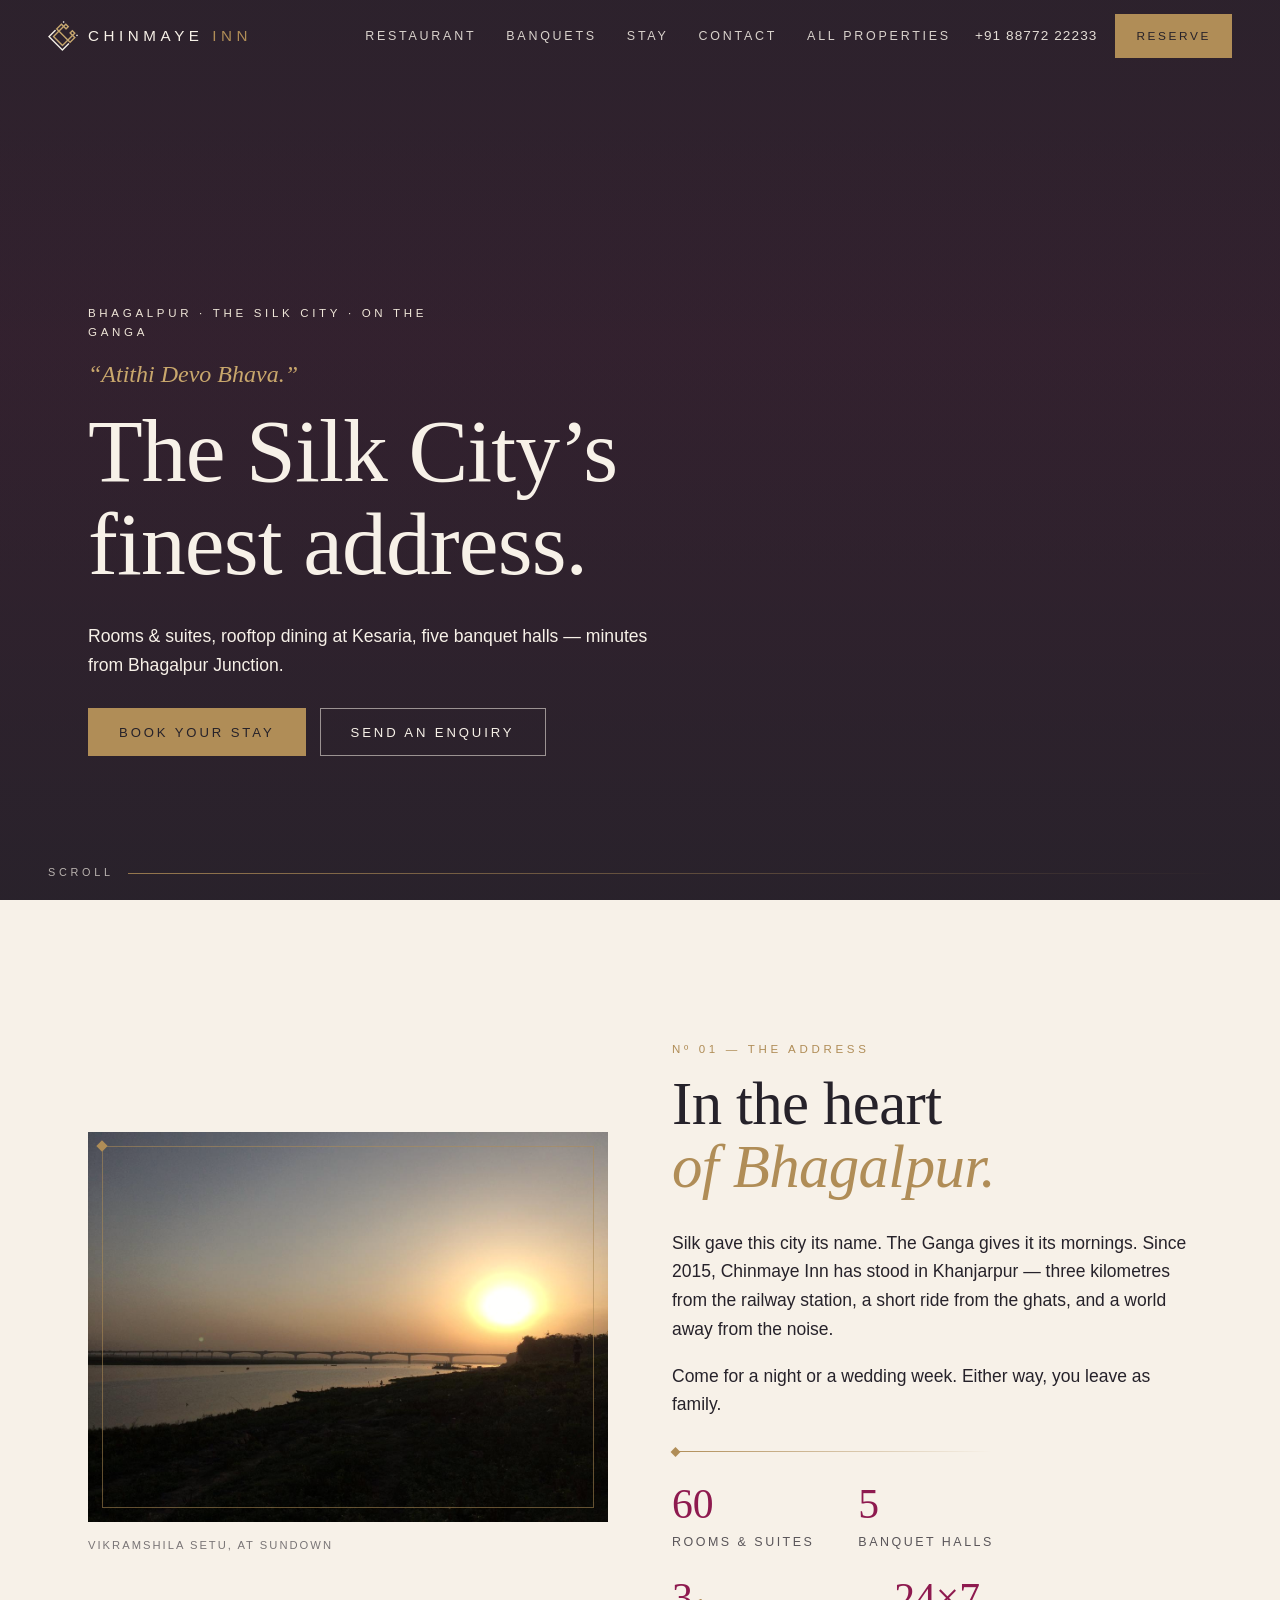
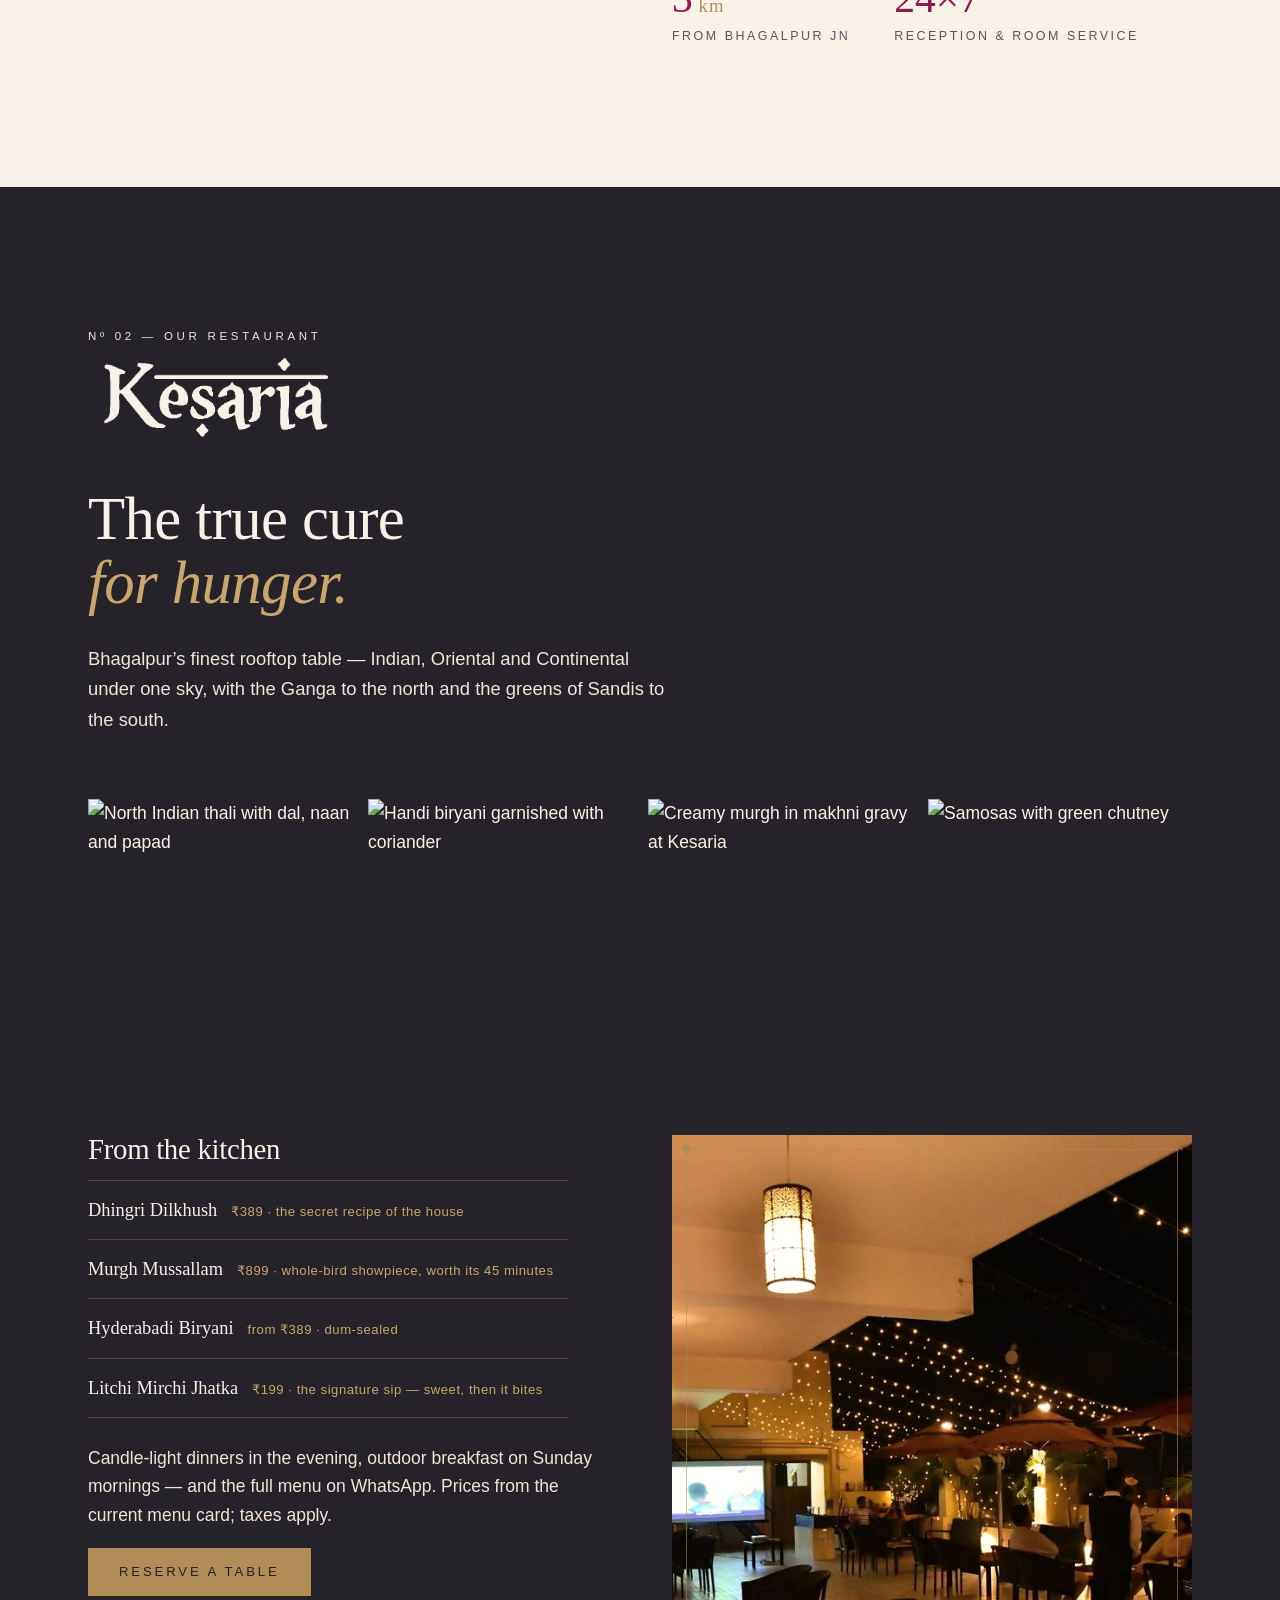
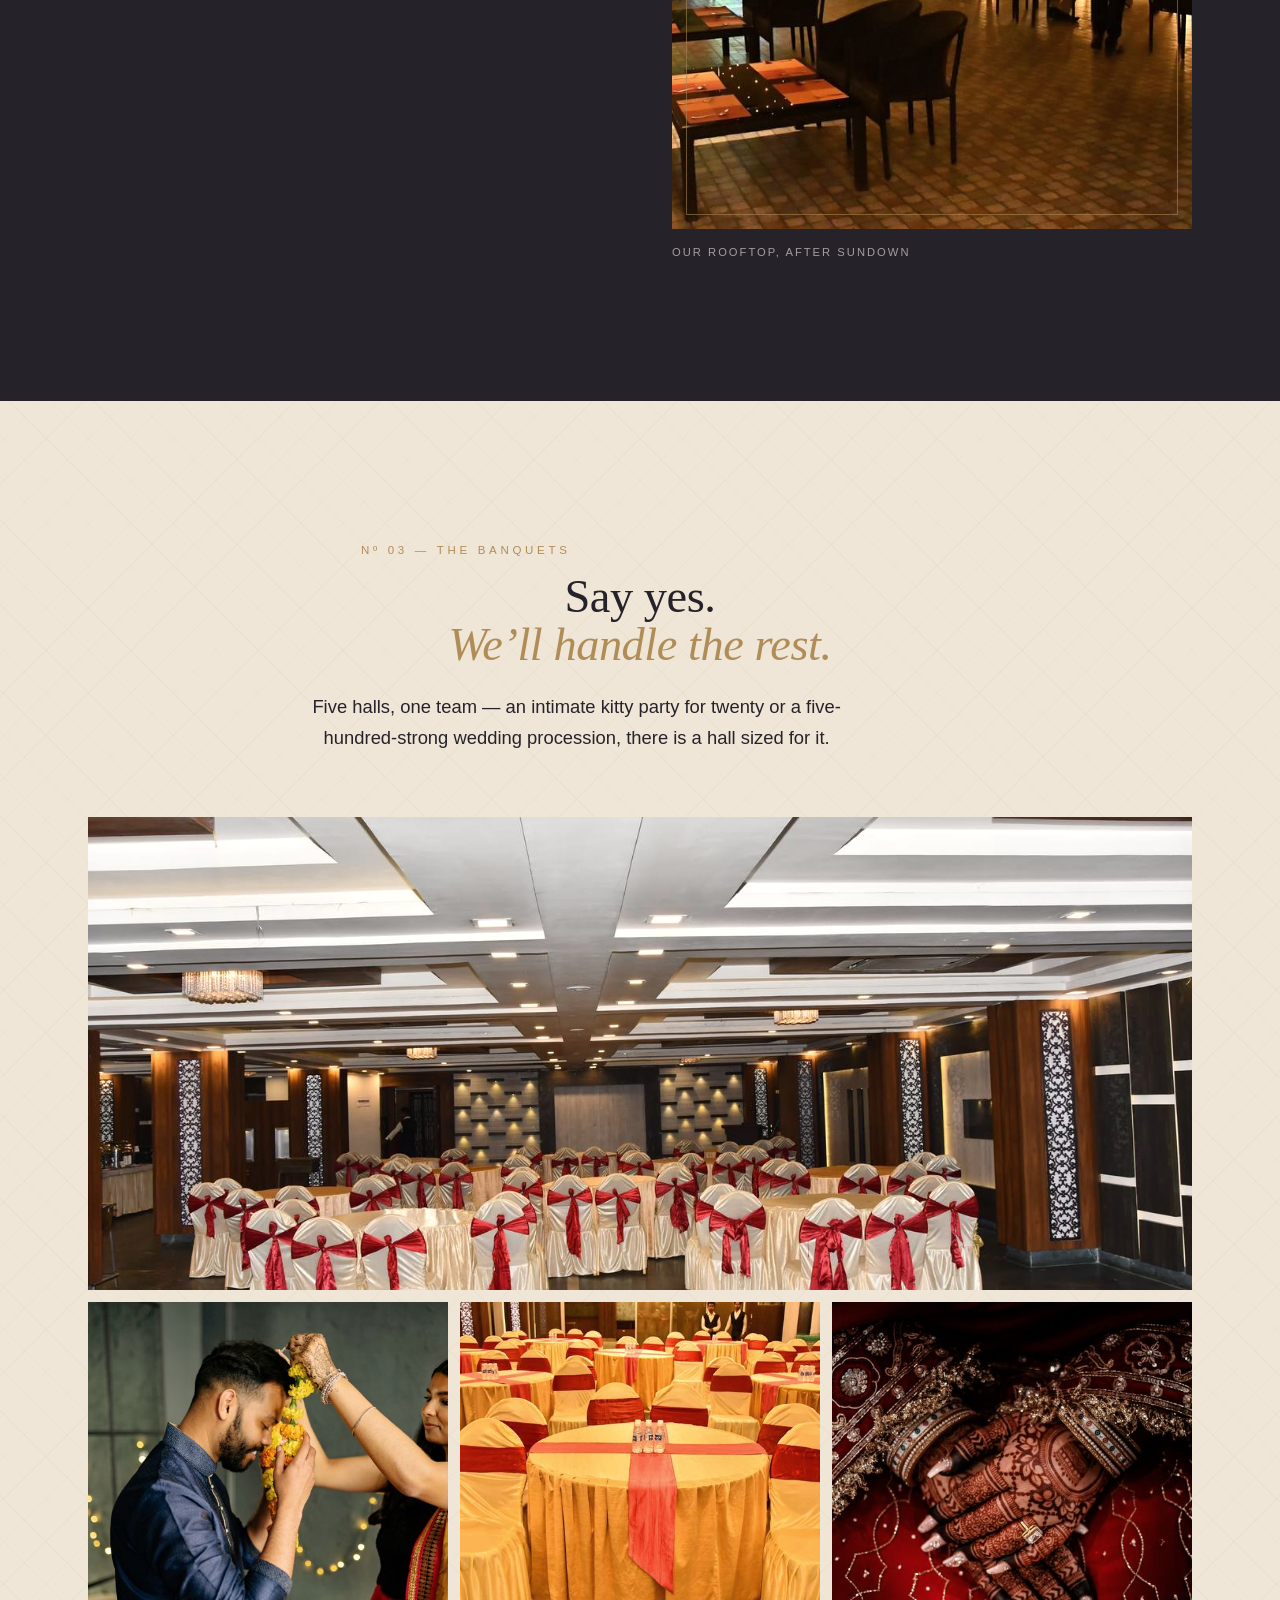
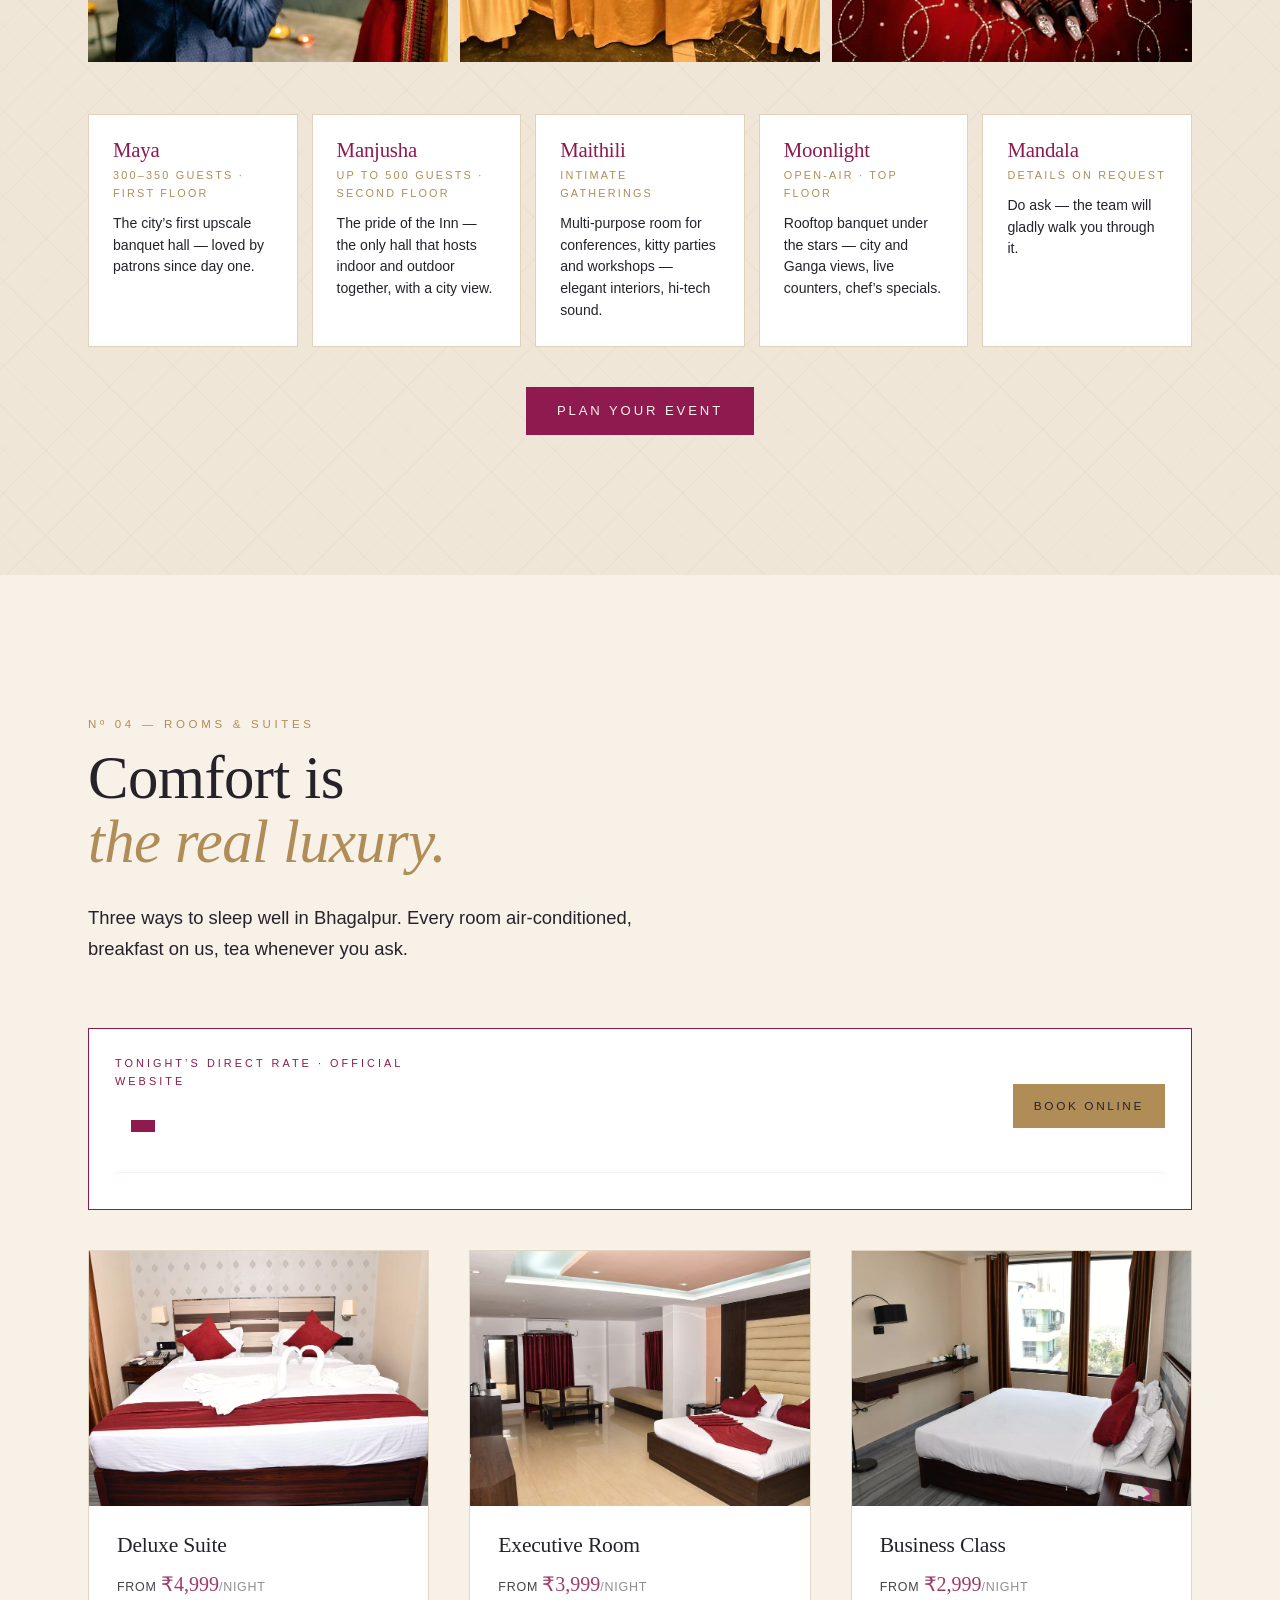
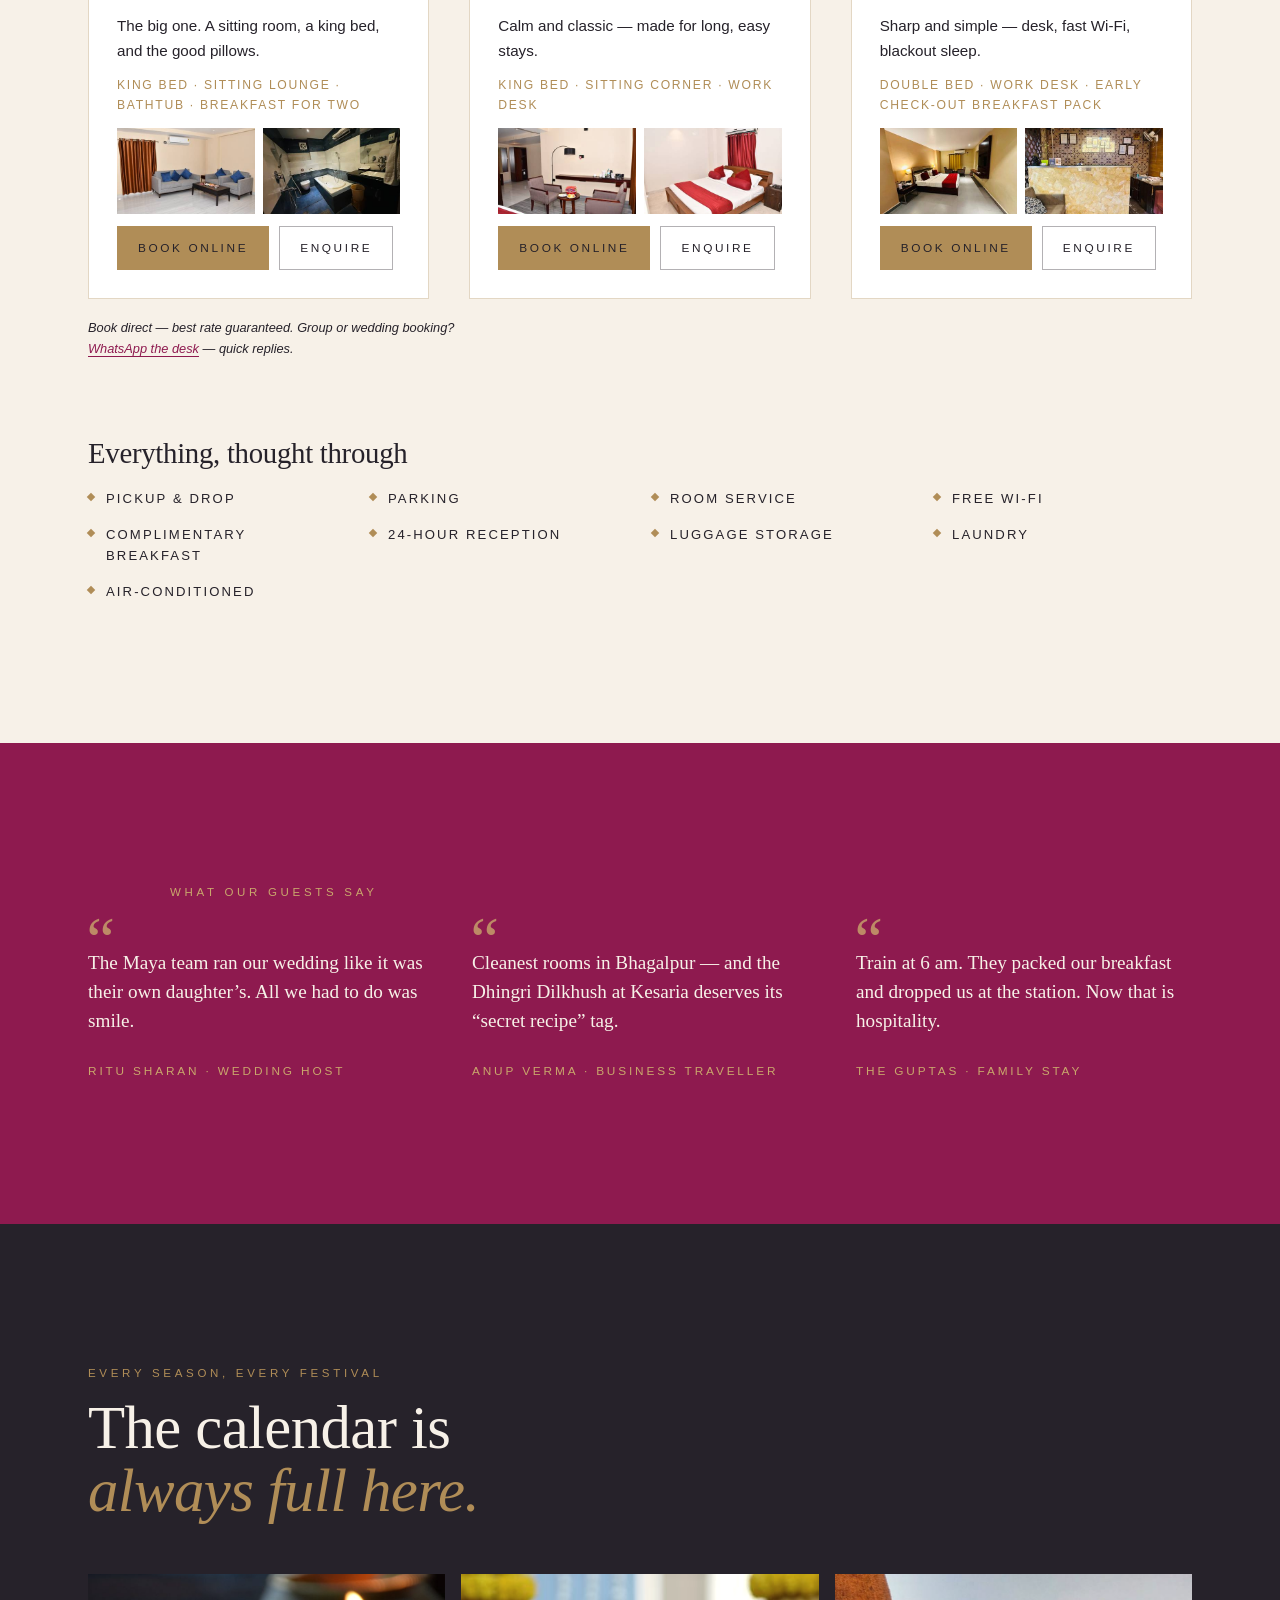
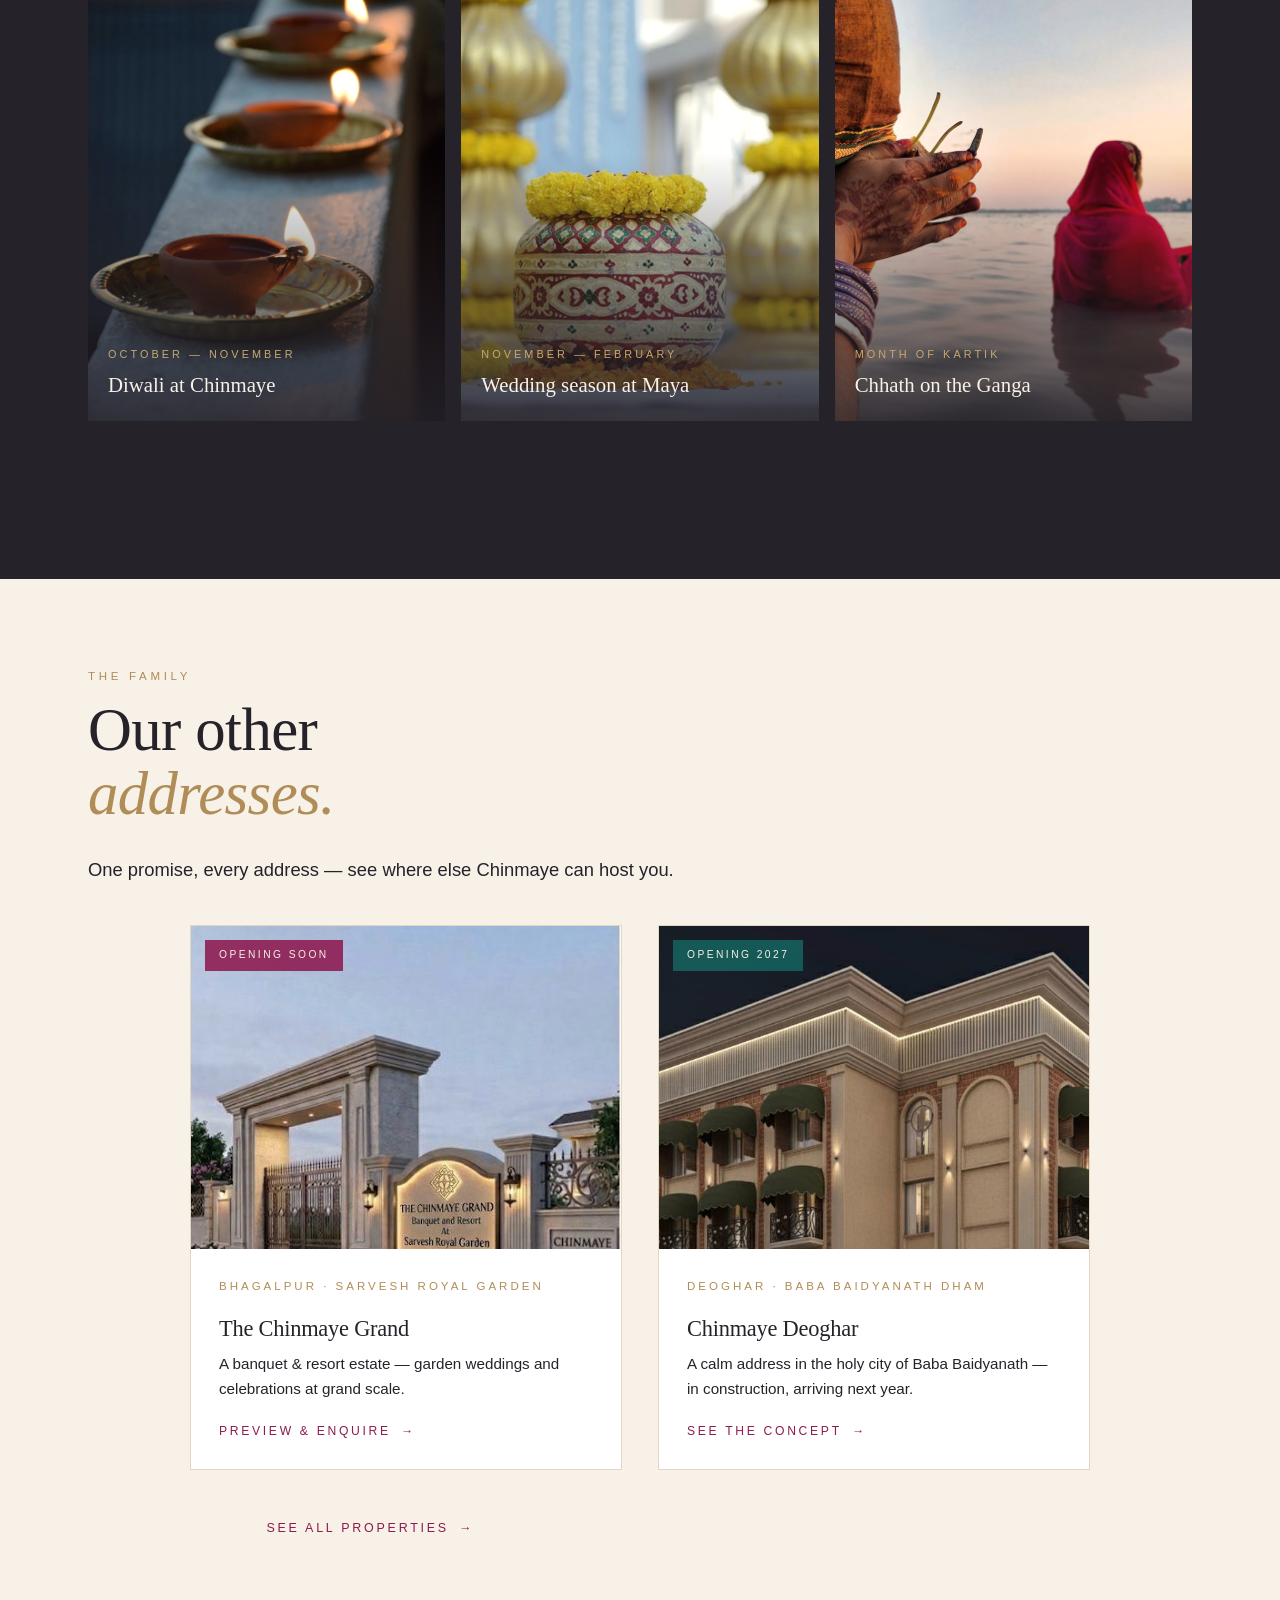
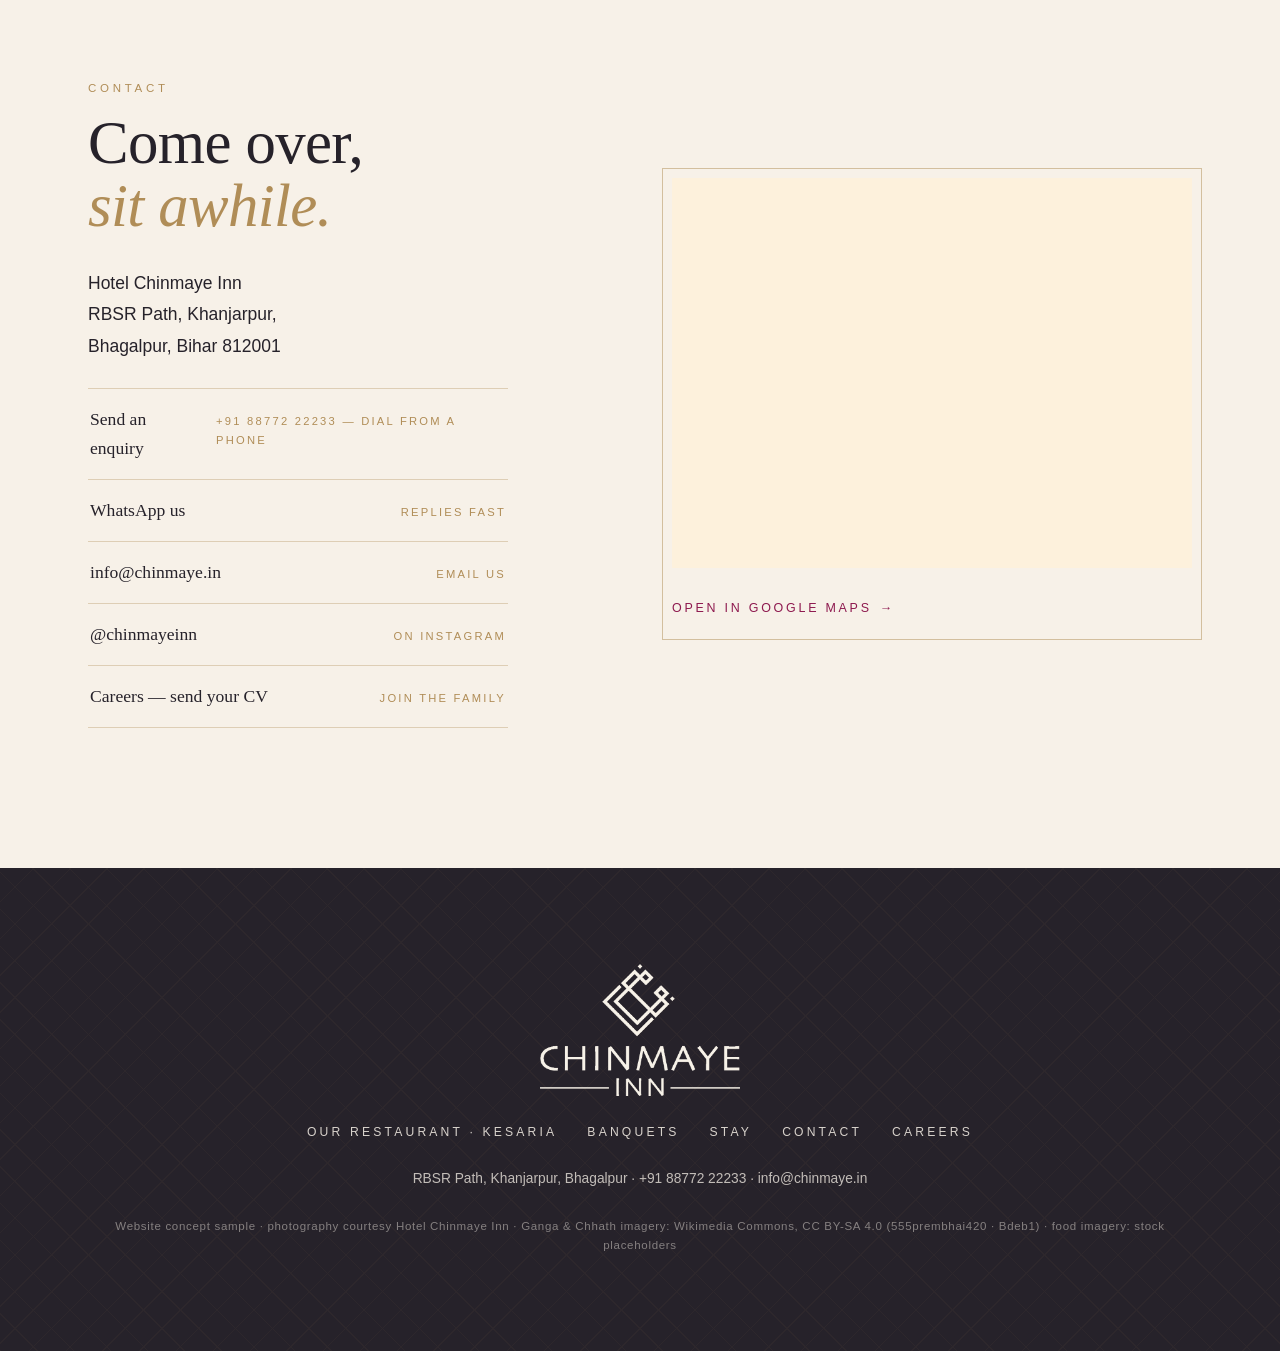
==== index.html @ 9d8fcdd8 "Drop 'The Address' from the navigation Client feedback: the tab was not useful — it promised a locat" ====
<!doctype html>
<html lang="en">
<head>
  <meta charset="utf-8">
  <meta name="viewport" content="width=device-width, initial-scale=1">
  <title>Hotel Chinmaye Inn — The Silk City's Finest Address · Bhagalpur</title>
  <meta name="description" content="Hotel Chinmaye Inn, Bhagalpur — rooms & suites, Kesaria rooftop restaurant and five banquet halls — Maya, Manjusha, Maithili, Mandala, Moonlight. 3 km from Bhagalpur Junction. Book on WhatsApp: +91 88772 22233.">
  <link rel="canonical" href="https://chinmayeinn.sutrabox.com/">

  <!-- Open Graph — WhatsApp/link previews -->
  <meta property="og:type" content="website">
  <meta property="og:site_name" content="Hotel Chinmaye Inn">
  <meta property="og:title" content="Hotel Chinmaye Inn — The Silk City's Finest Address">
  <meta property="og:description" content="Rooms, rooftop dining at Kesaria & five banquet halls. Khanjarpur, Bhagalpur — on the Ganga. Atithi Devo Bhava.">
  <meta property="og:url" content="https://chinmayeinn.sutrabox.com/">
  <meta property="og:image" content="https://chinmayeinn.sutrabox.com/assets/og.jpg">
  <meta property="og:image:width" content="1200">
  <meta property="og:image:height" content="630">
  <meta name="twitter:card" content="summary_large_image">

  <link rel="icon" type="image/png" sizes="64x64" href="assets/favicon-64.png">
  <link rel="apple-touch-icon" href="assets/favicon-180.png">
  <meta name="theme-color" content="#26222A">
  <meta name="geo.region" content="IN-BR">
  <meta name="geo.placename" content="Bhagalpur">
  <meta name="geo.position" content="25.2562906;86.9955132">
  <meta name="ICBM" content="25.2562906, 86.9955132">
  <meta property="og:locale" content="en_IN">

  <link rel="preconnect" href="https://fonts.gstatic.com" crossorigin>
  <link rel="preconnect" href="https://images.unsplash.com">
  <link rel="preload" as="font" type="font/woff2" crossorigin href="https://fonts.gstatic.com/s/fraunces/v38/6NU78FyLNQOQZAnv9bYEvDiIdE9Ea92uemAk_WBq8U_9v0c2Wa0KxC9TeP2Xz5c.woff2">
  <link rel="preload" as="font" type="font/woff2" crossorigin href="https://fonts.gstatic.com/s/jost/v20/92zatBhPNqw73oTd4jQmfxI.woff2">
  <link rel="preload" as="image" fetchpriority="high"
        imagesrcset="assets/img/hero-maya-800.jpg 800w, assets/img/hero-maya-1080.jpg 1080w, assets/img/hero-maya-1600.jpg 1400w"
        imagesizes="100vw">
  <link rel="stylesheet" href="css/site.css">

  <script type="application/ld+json">
{
  "@context": "https://schema.org",
  "@graph": [
    {
      "@type": "Hotel",
      "@id": "https://chinmayeinn.sutrabox.com/#hotel",
      "name": "Hotel Chinmaye Inn",
      "description": "Premium hotel in Bhagalpur, the Silk City — est. 2015, 60 rooms & suites, Kesaria rooftop restaurant and five banquet halls, 3 km from Bhagalpur Junction.",
      "url": "https://chinmayeinn.sutrabox.com/",
      "image": "https://chinmayeinn.sutrabox.com/assets/og.jpg",
      "telephone": "+918877222233",
      "email": "info@chinmaye.in",
      "address": {
        "@type": "PostalAddress",
        "streetAddress": "RBSR Path, Khanjarpur",
        "addressLocality": "Bhagalpur",
        "addressRegion": "Bihar",
        "postalCode": "812001",
        "addressCountry": "IN"
      },
      "geo": {
        "@type": "GeoCoordinates",
        "latitude": 25.2562906,
        "longitude": 86.9955132
      },
      "hasMap": "https://maps.app.goo.gl/Wm8hhCpK1s4CsVdu7",
      "priceRange": "₹2,999–₹4,999",
      "numberOfRooms": 60,
      "foundingDate": "2015",
      "currenciesAccepted": "INR",
      "paymentAccepted": "Cash, UPI, Cards",
      "sameAs": [
        "https://www.instagram.com/chinmayeinn"
      ],
      "parentOrganization": {
        "@id": "https://chinmaye.sutrabox.com/#org"
      },
      "amenityFeature": [
        {
          "@type": "LocationFeatureSpecification",
          "name": "Free Wi-Fi",
          "value": true
        },
        {
          "@type": "LocationFeatureSpecification",
          "name": "Complimentary breakfast",
          "value": true
        },
        {
          "@type": "LocationFeatureSpecification",
          "name": "24-hour reception",
          "value": true
        },
        {
          "@type": "LocationFeatureSpecification",
          "name": "Parking",
          "value": true
        },
        {
          "@type": "LocationFeatureSpecification",
          "name": "Station pickup & drop",
          "value": true
        },
        {
          "@type": "LocationFeatureSpecification",
          "name": "Room service",
          "value": true
        },
        {
          "@type": "LocationFeatureSpecification",
          "name": "Laundry",
          "value": true
        },
        {
          "@type": "LocationFeatureSpecification",
          "name": "Luggage storage",
          "value": true
        },
        {
          "@type": "LocationFeatureSpecification",
          "name": "Air conditioning",
          "value": true
        }
      ],
      "containsPlace": [
        {
          "@type": "Restaurant",
          "name": "Kesaria",
          "servesCuisine": [
            "Indian",
            "Chinese",
            "Continental"
          ],
          "description": "Rooftop multi-cuisine restaurant at Hotel Chinmaye Inn — signatures include Dhingri Dilkhush, Murgh Mussallam, Hyderabadi Biryani and the Litchi Mirchi Jhatka signature drink.",
          "telephone": "+918877222233"
        },
        {
          "@type": "EventVenue",
          "name": "Maya",
          "description": "Banquet hall for weddings, receptions and conferences — 300–350 guests, first floor.",
          "maximumAttendeeCapacity": 350
        },
        {
          "@type": "EventVenue",
          "name": "Manjusha",
          "description": "The Inn's largest banquet — up to 500 guests, second floor, indoor and outdoor hosting with a city view.",
          "maximumAttendeeCapacity": 500
        },
        {
          "@type": "EventVenue",
          "name": "Maithili",
          "description": "Intimate multi-purpose hall for conferences, kitty parties and workshops with high-grade sound."
        },
        {
          "@type": "EventVenue",
          "name": "Moonlight",
          "description": "Open-air rooftop banquet with city and Ganga views, live counters and chef's selections."
        },
        {
          "@type": "EventVenue",
          "name": "Mandala",
          "description": "Banquet hall at Hotel Chinmaye Inn — details on request."
        }
      ]
    },
    {
      "@type": "BreadcrumbList",
      "itemListElement": [
        {
          "@type": "ListItem",
          "position": 1,
          "name": "Chinmaye Hotels",
          "item": "https://chinmaye.sutrabox.com/"
        },
        {
          "@type": "ListItem",
          "position": 2,
          "name": "Hotel Chinmaye Inn",
          "item": "https://chinmayeinn.sutrabox.com/"
        }
      ]
    },
    {
      "@type": "FAQPage",
      "mainEntity": [
        {
          "@type": "Question",
          "name": "Where is Hotel Chinmaye Inn located?",
          "acceptedAnswer": {
            "@type": "Answer",
            "text": "RBSR Path, Khanjarpur, Bhagalpur, Bihar 812001 — about 3 km from Bhagalpur Junction railway station, in the heart of the Silk City on the Ganga."
          }
        },
        {
          "@type": "Question",
          "name": "Does Hotel Chinmaye Inn have a restaurant?",
          "acceptedAnswer": {
            "@type": "Answer",
            "text": "Yes — Kesaria, the rooftop multi-cuisine restaurant, serves Indian, Oriental and Continental food. House specials include Dhingri Dilkhush, Murgh Mussallam, Hyderabadi Biryani and the Litchi Mirchi Jhatka signature drink."
          }
        },
        {
          "@type": "Question",
          "name": "Can we host a wedding at Hotel Chinmaye Inn?",
          "acceptedAnswer": {
            "@type": "Answer",
            "text": "Yes — the Inn has five banquet halls: Maya (300–350 guests), Manjusha (up to 500, indoor–outdoor), Maithili (intimate events), Moonlight (open-air rooftop) and Mandala. Weddings, sangeet, receptions and corporate events are all hosted in-house."
          }
        },
        {
          "@type": "Question",
          "name": "How do I book a room at Hotel Chinmaye Inn?",
          "acceptedAnswer": {
            "@type": "Answer",
            "text": "Book online through the secure booking page, message the hotel on WhatsApp at +91 88772 22233, or call the 24-hour reception on the same number."
          }
        }
      ]
    }
  ]
}
  </script>
</head>
<body>
  <a class="skip-link" href="#main">Skip to content</a>

  <!-- ======================= HEADER ======================= -->
  <header class="site-header" id="top">
    <a class="brand" href="https://chinmaye.sutrabox.com/" aria-label="Chinmaye Inn — home">
      <img class="brand-mark" src="assets/mark-dark.webp" alt="" width="30" height="30" decoding="async">
      <span class="brand-name">Chinmaye <em>Inn</em></span>
    </a>
    <nav class="main-nav" aria-label="Primary">
      <a href="#kesaria">Restaurant</a>
      <a href="#banquets">Banquets</a>
      <a href="#stay">Stay</a>
      <a href="#contact">Contact</a>
      <a href="https://chinmaye.sutrabox.com/">All Properties</a>
    </nav>
    <div class="header-actions">
      <span class="header-call" aria-label="Reception, +91 88772 22233">+91 88772 22233</span>
      <button class="btn btn-gold btn-small js-book" type="button" data-purpose="stay">Reserve</button>
      <button class="menu-toggle" type="button" aria-expanded="false" aria-controls="menu-overlay" aria-label="Open menu">
        <span></span><span></span>
      </button>
    </div>
  </header>

  <!-- Full-screen menu -->
  <div class="menu-overlay" id="menu-overlay" hidden>
    <nav aria-label="Menu">
      <a href="#kesaria">Our Restaurant · Kesaria</a>
      <a href="#banquets">Banquets</a>
      <a href="#stay">Stay</a>
      <a href="#contact">Contact</a>
    </nav>
    <nav class="menu-properties" aria-label="Other properties">
      <a href="https://chinmaye.sutrabox.com/">Chinmaye Hotels</a>
      <a href="https://chinmaye.sutrabox.com/grand/">The Chinmaye Grand</a>
      <a href="https://chinmaye.sutrabox.com/deoghar/">Chinmaye Deoghar</a>
    </nav>
    <div class="menu-contact">
      <a href="tel:+918877222233">+91 88772 22233</a>
      <a href="https://wa.me/918877222233" rel="noopener">WhatsApp</a>
      <a href="https://www.instagram.com/chinmayeinn" rel="noopener">@chinmayeinn</a>
    </div>
  </div>

  <main id="main">
    <!-- ======================= HERO ======================= -->
    <section class="hero" aria-label="Welcome">
      <div class="hero-slides" aria-hidden="true">
        <img class="hero-slide s1" src="assets/img/hero-maya-1080.jpg"
             srcset="assets/img/hero-maya-800.jpg 800w, assets/img/hero-maya-1080.jpg 1080w, assets/img/hero-maya-1600.jpg 1400w"
             sizes="100vw" alt="" fetchpriority="high" decoding="async">
        <!-- slides 2-3 load after window.load so they never compete with the LCP image -->
        <img class="hero-slide s2" data-src="assets/img/hero-facade-1080.jpg"
             data-srcset="assets/img/hero-facade-800.jpg 800w, assets/img/hero-facade-1080.jpg 1080w, assets/img/hero-facade-1400.jpg 1400w"
             sizes="100vw" alt="" decoding="async">
        <img class="hero-slide s3" data-src="assets/img/kesaria-interior.jpg" alt="" decoding="async">
      </div>
      <div class="hero-veil" aria-hidden="true"></div>
      <div class="hero-content">
        <p class="eyebrow reveal-up">Bhagalpur · The Silk City · On the Ganga</p>
        <p class="hero-kicker reveal-up">“Atithi Devo Bhava.”</p>
        <h1 class="reveal-up">The Silk City’s<br>finest address.</h1>
        <p class="hero-sub reveal-up">Rooms &amp; suites, rooftop dining at Kesaria, five banquet halls — minutes from Bhagalpur Junction.</p>
        <div class="hero-cta reveal-up">
          <button class="btn btn-gold js-book" type="button" data-purpose="stay">Book your stay</button>
          <a class="btn btn-ghost on-mobile" href="tel:+918877222233">Call the desk</a>
          <button class="btn btn-ghost on-desktop js-book" type="button" data-purpose="stay">Send an enquiry</button>
        </div>
      </div>
      <div class="hero-foot" aria-hidden="true">
        <span class="hero-scroll">Scroll</span>
        <span class="hero-line"></span>
      </div>
    </section>

    <!-- ======================= Nº 01 · THE ADDRESS ======================= -->
    <section class="chapter address" id="address">
      <div class="wrap split">
        <figure class="split-media" data-reveal>
          <span class="media-frame"><img src="assets/img/ganga-setu.jpg" alt="Sunset over the Ganga at Vikramshila Setu, Bhagalpur" loading="lazy" decoding="async"></span>
          <figcaption>Vikramshila Setu, at sundown</figcaption>
        </figure>
        <div class="split-copy">
          <p class="chapter-no" data-reveal>Nº 01 — The Address</p>
          <h2 data-reveal>In the heart<br><em>of Bhagalpur.</em></h2>
          <p data-reveal>Silk gave this city its name. The Ganga gives it its mornings. Since 2015, Chinmaye Inn has stood in Khanjarpur — three kilometres from the railway station, a short ride from the ghats, and a world away from the noise.</p>
          <p data-reveal>Come for a night or a wedding week. Either way, you leave as family.</p>
          <div class="rule" data-reveal><span class="rule-diamond" aria-hidden="true"></span></div>
          <dl class="stats" data-reveal>
            <div><dt>60</dt><dd>rooms &amp; suites</dd></div>
            <div><dt>5</dt><dd>banquet halls</dd></div>
            <div><dt>3<span> km</span></dt><dd>from Bhagalpur Jn</dd></div>
            <div><dt>24×7</dt><dd>reception &amp; room service</dd></div>
          </dl>
        </div>
      </div>
    </section>

    <!-- ======================= Nº 02 · KESARIA ======================= -->
    <section class="chapter kesaria" id="kesaria">
      <div class="wrap">
        <header class="chapter-head">
          <p class="chapter-no" data-reveal>Nº 02 — Our Restaurant</p>
          <img class="venue-logo" src="assets/kesaria-logo-ivory.webp" alt="Kesaria" width="240" height="107" loading="lazy" decoding="async" data-reveal>
          <h2 data-reveal>The true cure<br><em>for hunger.</em></h2>
          <p class="chapter-lede" data-reveal>Bhagalpur’s finest rooftop table — Indian, Oriental and Continental under one sky, with the Ganga to the north and the greens of Sandis to the south.</p>
        </header>

        <div class="food-grid">
          <figure data-reveal><img src="https://images.unsplash.com/photo-1567337710282-00832b415979?auto=format&fit=crop&w=800&q=70" alt="North Indian thali with dal, naan and papad" loading="lazy" decoding="async"></figure>
          <figure data-reveal><img src="https://images.unsplash.com/photo-1563379091339-03b21ab4a4f8?auto=format&fit=crop&w=800&q=70" alt="Handi biryani garnished with coriander" loading="lazy" decoding="async"></figure>
          <figure data-reveal><img src="https://images.unsplash.com/photo-1585937421612-70a008356fbe?auto=format&fit=crop&w=800&q=70" alt="Creamy murgh in makhni gravy at Kesaria" loading="lazy" decoding="async"></figure>
          <figure data-reveal><img src="https://images.unsplash.com/photo-1601050690597-df0568f70950?auto=format&fit=crop&w=800&q=70" alt="Samosas with green chutney" loading="lazy" decoding="async"></figure>
        </div>

        <div class="split menu-split">
          <div class="split-copy">
            <h3 data-reveal>From the kitchen</h3>
            <ul class="menu-list" data-reveal>
              <li><span>Dhingri Dilkhush</span><small>₹389 · the secret recipe of the house</small></li>
              <li><span>Murgh Mussallam</span><small>₹899 · whole-bird showpiece, worth its 45 minutes</small></li>
              <li><span>Hyderabadi Biryani</span><small>from ₹389 · dum-sealed</small></li>
              <li><span>Litchi Mirchi Jhatka</span><small>₹199 · the signature sip — sweet, then it bites</small></li>
            </ul>
            <p data-reveal>Candle-light dinners in the evening, outdoor breakfast on Sunday mornings — and the full menu on WhatsApp. Prices from the current menu card; taxes apply.</p>
            <div class="cta-row" data-reveal>
              <button class="btn btn-gold js-book" type="button" data-purpose="dine">Reserve a table</button>
            </div>
          </div>
          <figure class="split-media tall" data-reveal>
            <span class="media-frame"><img src="assets/img/rooftop-night.jpg" alt="Chinmaye Inn rooftop at night, under string lights" loading="lazy" decoding="async"></span>
            <figcaption>Our rooftop, after sundown</figcaption>
          </figure>
        </div>
      </div>
    </section>

    <!-- ======================= Nº 03 · THE BANQUETS ======================= -->
    <section class="chapter maya" id="banquets">
      <div class="wrap">
        <header class="chapter-head">
          <p class="chapter-no" data-reveal>Nº 03 — The Banquets</p>
          <h2 data-reveal>Say yes.<br><em>We’ll handle the rest.</em></h2>
          <p class="chapter-lede" data-reveal>Five halls, one team — an intimate kitty party for twenty or a five-hundred-strong wedding procession, there is a hall sized for it.</p>
        </header>

        <div class="maya-gallery">
          <figure class="maya-lead" data-reveal><img src="assets/img/maya-hall.jpg" alt="Maya banquet hall at Chinmaye Inn, set for a reception" loading="lazy" decoding="async"></figure>
          <figure data-reveal><img src="assets/img/px-8819338.jpg" alt="Marigold garlands for a wedding" loading="lazy" decoding="async"></figure>
          <figure data-reveal><img src="assets/img/maya-table.jpg" alt="Gold and red table setting at Maya" loading="lazy" decoding="async"></figure>
          <figure data-reveal><img src="assets/img/px-13156144.jpg" alt="Bride's hands with mehndi" loading="lazy" decoding="async"></figure>
        </div>

        <div class="halls">
          <article class="hall" data-reveal>
            <h3>Maya</h3><p class="hall-meta">300–350 guests · First floor</p>
            <p class="hall-desc">The city’s first upscale banquet hall — loved by patrons since day one.</p>
          </article>
          <article class="hall" data-reveal>
            <h3>Manjusha</h3><p class="hall-meta">Up to 500 guests · Second floor</p>
            <p class="hall-desc">The pride of the Inn — the only hall that hosts indoor and outdoor together, with a city view.</p>
          </article>
          <article class="hall" data-reveal>
            <h3>Maithili</h3><p class="hall-meta">Intimate gatherings</p>
            <p class="hall-desc">Multi-purpose room for conferences, kitty parties and workshops — elegant interiors, hi-tech sound.</p>
          </article>
          <article class="hall" data-reveal>
            <h3>Moonlight</h3><p class="hall-meta">Open-air · Top floor</p>
            <p class="hall-desc">Rooftop banquet under the stars — city and Ganga views, live counters, chef’s specials.</p>
          </article>
          <article class="hall" data-reveal>
            <h3>Mandala</h3><p class="hall-meta">Details on request</p>
            <p class="hall-desc">Do ask — the team will gladly walk you through it.</p>
          </article>
        </div>
        <div class="cta-row center" data-reveal>
          <button class="btn btn-wine js-book" type="button" data-purpose="event">Plan your event</button>
        </div>
      </div>
    </section>

    <!-- ======================= Nº 04 · STAY ======================= -->
    <section class="chapter stay" id="stay">
      <div class="wrap">
        <header class="chapter-head">
          <p class="chapter-no" data-reveal>Nº 04 — Rooms &amp; Suites</p>
          <h2 data-reveal>Comfort is<br><em>the real luxury.</em></h2>
          <p class="chapter-lede" data-reveal>Three ways to sleep well in Bhagalpur. Every room air-conditioned, breakfast on us, tea whenever you ask.</p>
        </header>

        <div class="rate-strip" id="rate-strip" hidden>
          <div class="rate-strip-main">
            <p class="rate-strip-label">Tonight’s direct rate · official website</p>
            <p class="rate-strip-price"><strong id="rs-direct"></strong> <s id="rs-strike"></s> <span class="rate-strip-save" id="rs-save"></span></p>
            <p class="rate-strip-otas" id="rs-otas"></p>
          </div>
          <div class="rate-strip-cta">
            <button class="btn btn-gold btn-small js-book" type="button" data-purpose="stay">Book online</button>
          </div>
          <p class="rate-strip-note" id="rs-note"></p>
        </div>

        <div class="rooms">
          <article class="room-card" data-reveal>
            <figure class="room-media">
              <img src="assets/img/room-deluxe.jpg" alt="Deluxe Suite at Chinmaye Inn — king bed dressed with towel swans" loading="lazy" decoding="async">
            </figure>
            <div class="room-body">
              <div class="room-title"><h3>Deluxe Suite</h3><p class="room-rate" data-rate-key="deluxe">from <strong>₹4,999</strong><span>/night</span></p></div>
              <p class="room-desc">The big one. A sitting room, a king bed, and the good pillows.</p>
              <p class="room-amenities">King bed · Sitting lounge · Bathtub · Breakfast for two</p>
              <div class="room-thumbs" aria-hidden="true">
                <img src="assets/img/suite-lounge.jpg" alt="" loading="lazy" decoding="async">
                <img src="assets/img/suite-bath.jpg" alt="" loading="lazy" decoding="async">
              </div>
              <div class="room-actions">
                <button class="btn btn-gold btn-small js-book" type="button" data-purpose="stay" data-room="Deluxe Suite">Book on WhatsApp</button>
                <a class="btn btn-ghost-dark btn-small on-mobile" href="tel:+918877222233">Call</a>
                <button class="btn btn-ghost-dark btn-small on-desktop js-book" type="button" data-purpose="stay">Enquire</button>
              </div>
            </div>
          </article>

          <article class="room-card" data-reveal>
            <figure class="room-media">
              <img src="assets/img/room-executive.jpg" alt="Executive Room at Chinmaye Inn — king bed with sitting corner" loading="lazy" decoding="async">
            </figure>
            <div class="room-body">
              <div class="room-title"><h3>Executive Room</h3><p class="room-rate" data-rate-key="executive">from <strong>₹3,999</strong><span>/night</span></p></div>
              <p class="room-desc">Calm and classic — made for long, easy stays.</p>
              <p class="room-amenities">King bed · Sitting corner · Work desk</p>
              <div class="room-thumbs" aria-hidden="true">
                <img src="assets/img/exec-desk.jpg" alt="" loading="lazy" decoding="async">
                <img src="assets/img/exec-bed.jpg" alt="" loading="lazy" decoding="async">
              </div>
              <div class="room-actions">
                <button class="btn btn-gold btn-small js-book" type="button" data-purpose="stay" data-room="Executive Room">Book on WhatsApp</button>
                <a class="btn btn-ghost-dark btn-small on-mobile" href="tel:+918877222233">Call</a>
                <button class="btn btn-ghost-dark btn-small on-desktop js-book" type="button" data-purpose="stay">Enquire</button>
              </div>
            </div>
          </article>

          <article class="room-card" data-reveal>
            <figure class="room-media">
              <img src="assets/img/room-business.jpg" alt="Business Class Room at Chinmaye Inn — bed by the window with work ledge" loading="lazy" decoding="async">
            </figure>
            <div class="room-body">
              <div class="room-title"><h3>Business Class</h3><p class="room-rate" data-rate-key="business">from <strong>₹2,999</strong><span>/night</span></p></div>
              <p class="room-desc">Sharp and simple — desk, fast Wi-Fi, blackout sleep.</p>
              <p class="room-amenities">Double bed · Work desk · Early check-out breakfast pack</p>
              <div class="room-thumbs" aria-hidden="true">
                <img src="assets/img/business-warm.jpg" alt="" loading="lazy" decoding="async">
                <img src="assets/img/reception.jpg" alt="" loading="lazy" decoding="async">
              </div>
              <div class="room-actions">
                <button class="btn btn-gold btn-small js-book" type="button" data-purpose="stay" data-room="Business Class Room">Book on WhatsApp</button>
                <a class="btn btn-ghost-dark btn-small on-mobile" href="tel:+918877222233">Call</a>
                <button class="btn btn-ghost-dark btn-small on-desktop js-book" type="button" data-purpose="stay">Enquire</button>
              </div>
            </div>
          </article>
        </div>
        <p class="rate-note" data-reveal id="rate-note">Book direct — best rate guaranteed. Group or wedding booking? <a href="https://wa.me/918877222233?text=Hello%20Chinmaye%20Inn!%20Could%20you%20share%20today%27s%20best%20direct%20rate%3F" rel="noopener">WhatsApp the desk</a> — quick replies.</p>

        <div class="amenities" data-reveal>
          <h3>Everything, thought through</h3>
          <ul>
            <li>Pickup &amp; drop</li><li>Parking</li><li>Room service</li>
            <li>Free Wi-Fi</li><li>Complimentary breakfast</li><li>24-hour reception</li>
            <li>Luggage storage</li><li>Laundry</li><li>Air-conditioned</li>
          </ul>
        </div>
      </div>
    </section>

    <!-- ======================= TESTIMONIALS ======================= -->
    <section class="chapter voices" aria-label="Guest words">
      <div class="wrap">
        <p class="chapter-no center" data-reveal>What our guests say</p>
        <div class="quotes">
          <blockquote data-reveal>
            <p>The Maya team ran our wedding like it was their own daughter’s. All we had to do was smile.</p>
            <cite>Ritu Sharan · wedding host</cite>
          </blockquote>
          <blockquote data-reveal>
            <p>Cleanest rooms in Bhagalpur — and the Dhingri Dilkhush at Kesaria deserves its “secret recipe” tag.</p>
            <cite>Anup Verma · business traveller</cite>
          </blockquote>
          <blockquote data-reveal>
            <p>Train at 6 am. They packed our breakfast and dropped us at the station. Now that is hospitality.</p>
            <cite>The Guptas · family stay</cite>
          </blockquote>
        </div>
      </div>
    </section>

    <!-- ======================= SEASONS ======================= -->
    <section class="chapter seasons" aria-label="Festivals and seasons">
      <div class="wrap">
        <p class="chapter-no" data-reveal>Every season, every festival</p>
        <h2 data-reveal>The calendar is<br><em>always full here.</em></h2>
      </div>
      <div class="season-track" data-reveal>
        <a class="season-card js-book-link" href="#" data-purpose="event" data-room="Diwali booking">
          <img src="assets/img/px-13689170.jpg" alt="Diyas lit for Diwali" loading="lazy" decoding="async">
          <span><small>October — November</small>Diwali at Chinmaye</span>
        </a>
        <a class="season-card js-book-link" href="#" data-purpose="event" data-room="Wedding season date">
          <img src="assets/img/px-31002035.jpg" alt="Gold Indian wedding decor" loading="lazy" decoding="async">
          <span><small>November — February</small>Wedding season at Maya</span>
        </a>
        <a class="season-card js-book-link" href="#" data-purpose="stay" data-room="Chhath stay">
          <img src="assets/img/chhath-arghya.jpg" alt="Devotee offering arghya in the river at dusk during Chhath" loading="lazy" decoding="async">
          <span><small>Month of Kartik</small>Chhath on the Ganga</span>
        </a>
      </div>
    </section>


    <!-- ======================= OTHER PROPERTIES ======================= -->
    <section class="chapter address" id="family" aria-label="Our other properties">
      <div class="wrap">
        <header class="chapter-head">
          <p class="chapter-no" data-reveal>The Family</p>
          <h2 data-reveal>Our other<br><em>addresses.</em></h2>
          <p class="chapter-lede" data-reveal>One promise, every address — see where else Chinmaye can host you.</p>
        </header>
        <div class="properties two">
          <a class="property-card" href="https://chinmaye.sutrabox.com/grand/" data-reveal>
            <figure class="property-media">
              <span class="property-status soon">Opening soon</span>
              <img src="assets/img/grand-gate.jpg" alt="The Chinmaye Grand — entrance gate render" loading="lazy" decoding="async" style="object-position: center 30%;">
            </figure>
            <div class="property-body">
              <p class="property-city">Bhagalpur · Sarvesh Royal Garden</p>
              <h3>The Chinmaye Grand</h3>
              <p class="property-desc">A banquet &amp; resort estate — garden weddings and celebrations at grand scale.</p>
              <span class="property-cta">Preview &amp; enquire <span aria-hidden="true">→</span></span>
            </div>
          </a>
          <a class="property-card" href="https://chinmaye.sutrabox.com/deoghar/" data-reveal>
            <figure class="property-media">
              <span class="property-status next">Opening 2027</span>
              <img src="assets/img/deoghar-concept.jpg" alt="Chinmaye Deoghar — early concept impression" loading="lazy" decoding="async" style="object-position: center top;">
            </figure>
            <div class="property-body">
              <p class="property-city">Deoghar · Baba Baidyanath Dham</p>
              <h3>Chinmaye Deoghar</h3>
              <p class="property-desc">A calm address in the holy city of Baba Baidyanath — in construction, arriving next year.</p>
              <span class="property-cta">See the concept <span aria-hidden="true">→</span></span>
            </div>
          </a>
        </div>
        <p class="see-all" data-reveal><a href="https://chinmaye.sutrabox.com/">See all properties <span aria-hidden="true">→</span></a></p>
      </div>
    </section>

    <!-- ======================= CONTACT ======================= -->
    <section class="chapter contact" id="contact">
      <div class="wrap split">
        <div class="split-copy">
          <p class="chapter-no" data-reveal>Contact</p>
          <h2 data-reveal>Come over,<br><em>sit awhile.</em></h2>
          <address data-reveal>
            Hotel Chinmaye Inn<br>
            RBSR Path, Khanjarpur,<br>
            Bhagalpur, Bihar 812001
          </address>
          <ul class="contact-links" data-reveal>
            <li class="on-mobile"><a href="tel:+918877222233">+91 88772 22233 <small>tap to call</small></a></li>
            <li class="on-desktop"><a href="#" class="js-book-link" data-purpose="stay">Send an enquiry <small>+91 88772 22233 — dial from a phone</small></a></li>
            <li><a href="https://wa.me/918877222233?text=Hello%20Chinmaye%20Inn!" rel="noopener">WhatsApp us <small>replies fast</small></a></li>
            <li><a href="mailto:info@chinmaye.in">info@chinmaye.in <small>email us</small></a></li>
            <li><a href="https://www.instagram.com/chinmayeinn" rel="noopener">@chinmayeinn <small>on Instagram</small></a></li>
            <li><a href="careers/">Careers — send your CV <small>join the family</small></a></li>
          </ul>
        </div>
        <div class="map-frame" data-reveal>
          <iframe title="Map — Hotel Chinmaye Inn, Khanjarpur, Bhagalpur" src="https://www.google.com/maps/embed?origin=mfe&pb=!1m3!2m1!1s25.2562906,86.9955132!6i16" loading="lazy" referrerpolicy="no-referrer-when-downgrade" allowfullscreen></iframe>
          <a class="map-link" href="https://maps.app.goo.gl/Wm8hhCpK1s4CsVdu7" rel="noopener">Open in Google Maps <span aria-hidden="true">→</span></a>
        </div>
      </div>
    </section>
  </main>

  <!-- ======================= FOOTER ======================= -->
  <footer class="site-footer">
    <div class="weave" aria-hidden="true"></div>
    <div class="wrap footer-inner">
      <img class="footer-logo" src="assets/chinmaye-logo-ivory.webp" alt="Chinmaye Inn" width="200" height="132" loading="lazy" decoding="async">
      <nav class="footer-nav" aria-label="Footer">
        <a href="#kesaria">Our Restaurant · Kesaria</a><a href="#banquets">Banquets</a><a href="#stay">Stay</a><a href="#contact">Contact</a><a href="careers/">Careers</a>
      </nav>
      <p class="footer-line">RBSR Path, Khanjarpur, Bhagalpur · +91 88772 22233 · info@chinmaye.in</p>
      <p class="footer-note">Website concept sample · photography courtesy Hotel Chinmaye Inn · Ganga &amp; Chhath imagery: Wikimedia Commons, CC BY-SA 4.0 (555prembhai420 · Bdeb1) · food imagery: stock placeholders</p>
    </div>
  </footer>

  <!-- ======================= STICKY BOOKING BAR (mobile) ======================= -->
  <div class="sticky-bar" role="region" aria-label="Quick booking">
    <a href="tel:+918877222233" aria-label="Call Hotel Chinmaye Inn">Call</a>
    <a href="https://wa.me/918877222233?text=Hello%20Chinmaye%20Inn!" rel="noopener" aria-label="WhatsApp Hotel Chinmaye Inn">WhatsApp</a>
    <button class="js-book" type="button" data-purpose="stay">Book now</button>
  </div>

  <!-- ======================= ENQUIRY MODAL ======================= -->
  <dialog class="booking-modal" id="booking-modal" aria-labelledby="bm-title">
    <form method="dialog" class="bm-inner" id="booking-form">
      <button class="bm-close" value="cancel" formnovalidate aria-label="Close">×</button>
      <img class="bm-mark" src="assets/mark.webp" alt="" width="40" height="40" decoding="async">
      <p class="chapter-no">Enquiry</p>
      <h2 id="bm-title">Just one message —<br><em>we’ll see to the rest.</em></h2>

      <fieldset class="bm-purpose">
        <legend>I’d like to…</legend>
        <label><input type="radio" name="purpose" value="stay" checked><span>Stay</span></label>
        <label><input type="radio" name="purpose" value="dine"><span>Dine at Kesaria</span></label>
        <label><input type="radio" name="purpose" value="event"><span>Host an event</span></label>
      </fieldset>

      <div class="bm-grid">
        <label>Date
          <input type="date" name="date" required>
        </label>
        <label>Guests
          <input type="number" name="guests" min="1" max="2000" value="2" required>
        </label>
      </div>
      <label class="bm-name">Your name
        <input type="text" name="name" placeholder="e.g. Rohit Jha" autocomplete="name" required>
      </label>

      <button class="btn btn-gold bm-submit" value="send" type="submit">Send on WhatsApp</button>
      <p class="bm-secure" hidden></p>
      <p class="bm-alt on-mobile">Prefer talking? <a href="tel:+918877222233">Call +91 88772 22233</a></p>
      <p class="bm-alt on-desktop">Prefer talking? Reception is on <strong>+91 88772 22233</strong>, 24×7.</p>
    </form>
  </dialog>

  <script>window.PROPERTY = "inn";</script>
  <script src="js/booking-config.js"></script>
  <script src="js/main.js" defer></script>
</body>
</html>
---- css/site.css ----
@font-face {
  font-family: 'Fraunces';
  font-style: italic;
  font-weight: 380;
  font-display: swap;
  src: url(https://fonts.gstatic.com/s/fraunces/v38/6NU58FyLNQOQZAnv9ZwNjucMHVn85Ni7emAe9lKqZTnbB-gzTK0K1ChjeveQ7ZXk8g.woff2) format('woff2');
  unicode-range: U+0000-00FF, U+0131, U+0152-0153, U+02BB-02BC, U+02C6, U+02DA, U+02DC, U+0304, U+0308, U+0329, U+2000-206F, U+20AC, U+2122, U+2191, U+2193, U+2212, U+2215, U+FEFF, U+FFFD;
}
@font-face {
  font-family: 'Fraunces';
  font-style: normal;
  font-weight: 340;
  font-display: swap;
  src: url(https://fonts.gstatic.com/s/fraunces/v38/6NU78FyLNQOQZAnv9bYEvDiIdE9Ea92uemAk_WBq8U_9v0c2Wa0KxC9TeP2Xz5c.woff2) format('woff2');
  unicode-range: U+0000-00FF, U+0131, U+0152-0153, U+02BB-02BC, U+02C6, U+02DA, U+02DC, U+0304, U+0308, U+0329, U+2000-206F, U+20AC, U+2122, U+2191, U+2193, U+2212, U+2215, U+FEFF, U+FFFD;
}
@font-face {
  font-family: 'Fraunces';
  font-style: normal;
  font-weight: 540;
  font-display: swap;
  src: url(https://fonts.gstatic.com/s/fraunces/v38/6NU78FyLNQOQZAnv9bYEvDiIdE9Ea92uemAk_WBq8U_9v0c2Wa0KxC9TeP2Xz5c.woff2) format('woff2');
  unicode-range: U+0000-00FF, U+0131, U+0152-0153, U+02BB-02BC, U+02C6, U+02DA, U+02DC, U+0304, U+0308, U+0329, U+2000-206F, U+20AC, U+2122, U+2191, U+2193, U+2212, U+2215, U+FEFF, U+FFFD;
}
@font-face {
  font-family: 'Jost';
  font-style: normal;
  font-weight: 300;
  font-display: swap;
  src: url(https://fonts.gstatic.com/s/jost/v20/92zatBhPNqw73oTd4jQmfxI.woff2) format('woff2');
  unicode-range: U+0000-00FF, U+0131, U+0152-0153, U+02BB-02BC, U+02C6, U+02DA, U+02DC, U+0304, U+0308, U+0329, U+2000-206F, U+20AC, U+2122, U+2191, U+2193, U+2212, U+2215, U+FEFF, U+FFFD;
}
@font-face {
  font-family: 'Jost';
  font-style: normal;
  font-weight: 400;
  font-display: swap;
  src: url(https://fonts.gstatic.com/s/jost/v20/92zatBhPNqw73oTd4jQmfxI.woff2) format('woff2');
  unicode-range: U+0000-00FF, U+0131, U+0152-0153, U+02BB-02BC, U+02C6, U+02DA, U+02DC, U+0304, U+0308, U+0329, U+2000-206F, U+20AC, U+2122, U+2191, U+2193, U+2212, U+2215, U+FEFF, U+FFFD;
}
@font-face {
  font-family: 'Jost';
  font-style: normal;
  font-weight: 500;
  font-display: swap;
  src: url(https://fonts.gstatic.com/s/jost/v20/92zatBhPNqw73oTd4jQmfxI.woff2) format('woff2');
  unicode-range: U+0000-00FF, U+0131, U+0152-0153, U+02BB-02BC, U+02C6, U+02DA, U+02DC, U+0304, U+0308, U+0329, U+2000-206F, U+20AC, U+2122, U+2191, U+2193, U+2212, U+2215, U+FEFF, U+FFFD;
}
/* ============================================================
   Chinmaye Inn — base: tokens · reset · type · chrome
   Brief: heritage silk house meets modern boutique hotel.
   Wine #8E1A4F · Ink #26222A · Ivory #F7F1E8 · Gold #B08D57
   ============================================================ */

:root {
  --wine: #8E1A4F;
  --wine-deep: #6E123C;
  --ink: #26222A;
  --ink-soft: #38323E;
  --ivory: #F7F1E8;
  --ivory-dim: #EFE6D8;
  --gold: #B08D57;
  --gold-bright: #C9A76C;
  --plum: #7A2E4D;

  --serif: "Fraunces", Georgia, serif;
  --sans: "Jost", "Helvetica Neue", Arial, sans-serif;

  --wrap: 1200px;
  --pad: clamp(20px, 5vw, 48px);
  --header-h: 72px;
  --ease: cubic-bezier(.22, .8, .3, 1);
}

*, *::before, *::after { box-sizing: border-box; }

html { scroll-behavior: smooth; -webkit-text-size-adjust: 100%; }

body {
  margin: 0;
  background: var(--ivory);
  color: var(--ink);
  font-family: var(--sans);
  font-weight: 300;
  font-size: clamp(16px, 1.6vw, 17.5px);
  line-height: 1.65;
  overflow-x: clip;
}

img { max-width: 100%; display: block; }

h1, h2, h3 {
  font-family: var(--serif);
  font-weight: 540;
  line-height: 1.04;
  margin: 0 0 .5em;
  letter-spacing: -.01em;
  text-wrap: balance;
}
h1 { font-size: clamp(2.7rem, 9.5vw, 5.6rem); }
h2 { font-size: clamp(2.1rem, 6vw, 3.8rem); }
h3 { font-size: clamp(1.35rem, 3vw, 1.8rem); }
h1 em, h2 em { font-style: italic; font-weight: 380; color: var(--gold); }

p { margin: 0 0 1em; max-width: 58ch; }
a { color: inherit; }

.wrap { max-width: var(--wrap); margin-inline: auto; padding-inline: var(--pad); }

.skip-link {
  position: absolute; left: -9999px; top: 0; z-index: 200;
  background: var(--gold); color: var(--ink); padding: 10px 18px;
  font-family: var(--sans); text-decoration: none;
}
.skip-link:focus { left: 12px; top: 12px; }

:focus-visible { outline: 2px solid var(--gold); outline-offset: 3px; }

/* ---------- editorial details ---------- */
.eyebrow, .chapter-no {
  font-family: var(--sans); font-weight: 400;
  font-size: .72rem; letter-spacing: .32em; text-transform: uppercase;
  margin: 0 0 1.1em;
}
.chapter-no { color: var(--gold); }
.chapter-no.center { text-align: center; }

.rule {
  position: relative; height: 1px; margin: 2rem 0;
  background: linear-gradient(90deg, var(--gold) 0%, transparent 100%);
  max-width: 320px;
}
.rule-diamond {
  position: absolute; left: 0; top: 50%; width: 7px; height: 7px;
  background: var(--gold); transform: translate(0, -50%) rotate(45deg);
}

/* ---------- buttons ---------- */
.btn {
  display: inline-flex; align-items: center; justify-content: center;
  min-height: 48px; padding: 12px 30px;
  font-family: var(--sans); font-weight: 400; font-size: .82rem;
  letter-spacing: .22em; text-transform: uppercase; text-decoration: none;
  border: 1px solid transparent; cursor: pointer;
  transition: background-color .3s var(--ease), color .3s var(--ease), border-color .3s var(--ease), transform .3s var(--ease);
}
.btn:active { transform: translateY(1px); }
.btn-small { min-height: 44px; padding: 9px 20px; font-size: .74rem; }

.btn-gold { background: var(--gold); color: var(--ink); }
.btn-gold:hover { background: var(--gold-bright); color: var(--ink); }

.btn-wine { background: var(--wine); color: var(--ivory); }
.btn-wine:hover { background: var(--wine-deep); }

.btn-ghost { background: transparent; color: var(--ivory); border-color: rgba(247, 241, 232, .55); }
.btn-ghost:hover { border-color: var(--ivory); background: rgba(247, 241, 232, .1); }

.btn-ghost-dark { background: transparent; color: var(--ink); border-color: rgba(38, 34, 42, .35); }
.btn-ghost-dark:hover { border-color: var(--ink); }

.cta-row { display: flex; gap: 14px; flex-wrap: wrap; }
.cta-row.center { justify-content: center; }

/* ---------- header ---------- */
.site-header {
  position: fixed; inset: 0 0 auto 0; z-index: 100;
  display: flex; align-items: center; gap: 24px;
  height: var(--header-h); padding-inline: var(--pad);
  color: var(--ivory);
  transition: background-color .4s var(--ease), box-shadow .4s var(--ease);
}
.site-header.scrolled {
  background: rgba(38, 34, 42, .88);
  -webkit-backdrop-filter: blur(14px);
  backdrop-filter: blur(14px);
  box-shadow: 0 1px 0 rgba(176, 141, 87, .35);
}

.brand { display: flex; align-items: center; gap: 10px; text-decoration: none; margin-right: auto; }
.brand-mark { width: 30px; height: 30px; flex: none; }
.brand-name {
  font-family: var(--sans); font-weight: 400; font-size: .95rem;
  letter-spacing: .3em; text-transform: uppercase; white-space: nowrap;
}
.brand-name em { font-style: normal; color: var(--gold); }

.main-nav { display: none; gap: 30px; }
.main-nav a {
  font-size: .78rem; letter-spacing: .22em; text-transform: uppercase;
  text-decoration: none; opacity: .85; transition: opacity .25s;
  padding: 6px 0; white-space: nowrap;
}
.main-nav a:hover { opacity: 1; }

.header-actions { display: flex; align-items: center; gap: 18px; }
.header-call {
  display: none; font-size: .85rem; letter-spacing: .08em;
  text-decoration: none; opacity: .9;
}
.header-actions .btn { display: none; }

.menu-toggle {
  display: flex; flex-direction: column; justify-content: center; gap: 7px;
  width: 48px; height: 48px; padding: 12px;
  background: none; border: 0; cursor: pointer;
}
.menu-toggle span { display: block; height: 1.5px; background: currentColor; transition: transform .35s var(--ease); color: inherit; }
body.menu-open .menu-toggle span:first-child { transform: translateY(4.25px) rotate(45deg); }
body.menu-open .menu-toggle span:last-child { transform: translateY(-4.25px) rotate(-45deg); }

@media (min-width: 900px) {
  .main-nav { display: flex; }
  .header-call { display: inline; }
  .header-actions .btn { display: inline-flex; }
  .menu-toggle { display: none; }
}

/* ---------- full-screen menu ---------- */
.menu-overlay {
  position: fixed; inset: 0; z-index: 90;
  background: var(--ink);
  color: var(--ivory);
  display: flex; flex-direction: column; justify-content: center; justify-content: safe center;
  gap: clamp(24px, 6vh, 64px); overflow-y: auto;
  padding: calc(var(--header-h) + 4vh) var(--pad) 6vh;
  opacity: 0; visibility: hidden;
  transition: opacity .45s var(--ease), visibility .45s;
}
body.menu-open .menu-overlay { opacity: 1; visibility: visible; }
body.menu-open { overflow: hidden; }

.menu-overlay nav { display: flex; flex-direction: column; gap: 2px; }
.menu-overlay nav a {
  font-family: var(--serif); font-weight: 420; font-size: clamp(2rem, 8vw, 3.4rem);
  line-height: 1.35; text-decoration: none; display: flex; align-items: baseline; gap: 18px;
}
.menu-overlay nav a:hover { color: var(--gold-bright); }

.menu-contact { display: flex; flex-wrap: wrap; gap: 10px 28px; }
.menu-contact a {
  font-size: .82rem; letter-spacing: .18em; text-transform: uppercase;
  text-decoration: none; color: var(--gold);
}

/* ---------- sticky booking bar (mobile) ---------- */
.sticky-bar {
  position: fixed; inset: auto 0 0 0; z-index: 80;
  display: grid; grid-template-columns: 1fr 1fr 1.4fr;
  background: rgba(38, 34, 42, .96);
  -webkit-backdrop-filter: blur(10px);
  backdrop-filter: blur(10px);
  border-top: 1px solid rgba(176, 141, 87, .4);
  padding-bottom: env(safe-area-inset-bottom);
}
.sticky-bar a, .sticky-bar button {
  min-height: 54px; display: flex; align-items: center; justify-content: center;
  font-family: var(--sans); font-weight: 400; font-size: .78rem;
  letter-spacing: .18em; text-transform: uppercase;
  color: var(--ivory); background: none; border: 0; text-decoration: none; cursor: pointer;
}
.sticky-bar a + a { border-left: 1px solid rgba(247, 241, 232, .15); }
.sticky-bar button { background: var(--gold); color: var(--ink); }
@media (min-width: 900px) { .sticky-bar { display: none; } }

/* ---------- footer ---------- */
.site-footer {
  position: relative; background: var(--ink); color: var(--ivory);
  padding: clamp(56px, 9vw, 96px) 0 calc(76px + env(safe-area-inset-bottom));
  overflow: hidden;
}
@media (min-width: 900px) { .site-footer { padding-bottom: clamp(56px, 9vw, 96px); } }
.weave {
  position: absolute; inset: 0; opacity: .05; pointer-events: none;
  background-image:
    repeating-linear-gradient(45deg, var(--gold) 0 1px, transparent 1px 26px),
    repeating-linear-gradient(-45deg, var(--gold) 0 1px, transparent 1px 26px);
}
.footer-inner { position: relative; text-align: center; display: flex; flex-direction: column; align-items: center; gap: 26px; }
.footer-logo { width: min(200px, 48vw); height: auto; }
.footer-nav { display: flex; flex-wrap: wrap; justify-content: center; gap: 12px 30px; }
.footer-nav a { font-size: .76rem; letter-spacing: .26em; text-transform: uppercase; text-decoration: none; opacity: .85; }
.footer-nav a:hover { opacity: 1; color: var(--gold-bright); }
.footer-line { margin: 0; font-size: .86rem; opacity: .75; max-width: none; }
.footer-note { margin: 0; font-size: .72rem; letter-spacing: .06em; opacity: .45; max-width: none; }

/* ---------- enquiry modal ---------- */
.booking-modal {
  border: 1px solid var(--gold);
  background: var(--ivory); color: var(--ink);
  width: min(480px, calc(100vw - 32px));
  padding: 0; margin: auto;
}
.booking-modal::backdrop { background: rgba(38, 34, 42, .72); -webkit-backdrop-filter: blur(4px); backdrop-filter: blur(4px); }
.bm-inner { position: relative; padding: clamp(26px, 5vw, 40px); display: flex; flex-direction: column; gap: 18px; }
.bm-inner h2 { font-size: clamp(1.5rem, 5.4vw, 2rem); margin: 0; }
.bm-mark { width: 40px; height: 40px; }
.bm-inner .chapter-no { margin: 0; }

.bm-close {
  position: absolute; top: 10px; right: 10px; width: 44px; height: 44px;
  background: none; border: 0; font-size: 26px; line-height: 1;
  color: var(--ink); cursor: pointer; opacity: .6;
}
.bm-close:hover { opacity: 1; }

.bm-purpose { border: 0; padding: 0; margin: 0; }
.bm-purpose legend {
  font-size: .72rem; letter-spacing: .28em; text-transform: uppercase;
  color: var(--gold); padding: 0; margin-bottom: 10px;
}
.bm-purpose { display: flex; flex-wrap: wrap; gap: 8px; }
.bm-purpose label { position: relative; }
.bm-purpose input { position: absolute; opacity: 0; inset: 0; }
.bm-purpose span {
  display: inline-flex; align-items: center; min-height: 44px; padding: 8px 18px;
  border: 1px solid rgba(38, 34, 42, .3); font-size: .8rem; letter-spacing: .08em;
  cursor: pointer; transition: all .25s var(--ease); background: transparent;
}
.bm-purpose input:checked + span { background: var(--wine); border-color: var(--wine); color: var(--ivory); }
.bm-purpose input:focus-visible + span { outline: 2px solid var(--gold); outline-offset: 2px; }

.bm-grid { display: grid; grid-template-columns: 1fr 1fr; gap: 12px; }
.bm-inner label { display: flex; flex-direction: column; gap: 6px; font-size: .78rem; letter-spacing: .14em; text-transform: uppercase; }
.bm-inner input[type="date"], .bm-inner input[type="number"], .bm-inner input[type="text"] {
  font-family: var(--sans); font-size: 1rem; font-weight: 300;
  padding: 12px 14px; min-height: 48px;
  border: 1px solid rgba(38, 34, 42, .3); background: #fff; color: var(--ink);
  border-radius: 0; width: 100%;
}
.bm-inner input:focus { border-color: var(--gold); outline: none; }
.bm-submit { width: 100%; }
.bm-alt { margin: 0; font-size: .85rem; text-align: center; opacity: .8; max-width: none; }
.bm-alt a { color: var(--wine); font-weight: 400; }

/* ============================================================
   Chinmaye Inn — sections: hero · chapters · rooms · contact
   ============================================================ */

/* ---------- hero ---------- */
.hero {
  position: relative; min-height: 100svh;
  display: flex; flex-direction: column; justify-content: flex-end;
  color: var(--ivory); background: var(--ink);
  overflow: hidden;
}
.hero-slides, .hero-slides img { position: absolute; inset: 0; width: 100%; height: 100%; }
.hero-slide { object-fit: cover; opacity: 0; filter: saturate(.92) sepia(.08); }
/* s1 starts visible so the full-bleed image is the LCP, not a late text repaint */
.hero-slide.s1 { animation: heroCycleFirst 24s infinite; object-position: center 72%; }
/* facade: hold the frame low so the CHINMAYE INN signage survives the cover-crop */
.hero-slide.s2 { animation: heroCycle 24s 8s infinite; object-position: center 76%; }
.hero-slide.s3 { animation: heroCycle 24s 16s infinite; }

@keyframes heroCycle {
  0%      { opacity: 0; transform: scale(1); }
  4%,33%  { opacity: 1; }
  42%,100%{ opacity: 0; }
  50%     { transform: scale(1.08); }
}
@keyframes heroCycleFirst {
  0%      { opacity: 1; transform: scale(1); }
  33%     { opacity: 1; }
  42%,92% { opacity: 0; }
  50%     { transform: scale(1.08); }
  100%    { opacity: 1; }
}

.hero-veil {
  position: absolute; inset: 0;
  background:
    linear-gradient(180deg, rgba(38,34,42,.62) 0%, rgba(38,34,42,.24) 38%, rgba(38,34,42,.82) 100%),
    linear-gradient(0deg, rgba(142,26,79,.16), rgba(142,26,79,.16));
}

.hero-content {
  position: relative; z-index: 2;
  /* top clearance keeps tall hero stacks (property logos) out from
     under the fixed header + ribbon */
  padding: calc(var(--header-h) + 84px) var(--pad) clamp(84px, 16svh, 150px);
  max-width: var(--wrap); width: 100%; margin-inline: auto;
}
.hero-kicker {
  font-family: var(--serif); font-style: italic; font-weight: 380;
  font-size: clamp(1.05rem, 3.4vw, 1.5rem); color: var(--gold-bright);
  margin: 0 0 .4em;
}
.hero h1 { margin-bottom: .35em; }
.hero-sub { font-size: clamp(.95rem, 2.6vw, 1.1rem); opacity: .92; margin-bottom: 1.6em; }
.hero .eyebrow { color: var(--ivory-dim); opacity: .9; }
.hero-cta { display: flex; gap: 14px; flex-wrap: wrap; }

.hero-foot {
  position: absolute; z-index: 2; bottom: 0; left: 0; right: 0;
  display: flex; align-items: center; gap: 14px;
  padding: 0 var(--pad) 18px;
}
.hero-scroll { font-size: .68rem; letter-spacing: .34em; text-transform: uppercase; opacity: .7; }
.hero-line { flex: 1; height: 1px; background: linear-gradient(90deg, rgba(176,141,87,.8), transparent); }

/* entrance — CSS-only so first paint never waits on JS.
   The h1 animates transform only: visible from the first frame (it is the LCP). */
@keyframes riseFade { from { opacity: 0; transform: translateY(26px); } to { opacity: 1; transform: none; } }
@keyframes rise { from { transform: translateY(26px); } to { transform: none; } }
.reveal-up { animation: riseFade .9s var(--ease) both; }
.hero h1.reveal-up { animation-name: rise; }
.reveal-up:nth-child(1) { animation-delay: .15s; }
.reveal-up:nth-child(2) { animation-delay: .3s; }
.reveal-up:nth-child(3) { animation-delay: .45s; }
.reveal-up:nth-child(4) { animation-delay: .6s; }
.reveal-up:nth-child(5) { animation-delay: .75s; }

/* ---------- chapters (shared) ---------- */
.chapter { padding: clamp(72px, 12vw, 140px) 0; scroll-margin-top: calc(var(--header-h) - 24px); }
.chapter-head { max-width: 720px; margin-bottom: clamp(36px, 6vw, 64px); }
.chapter-lede { font-size: clamp(1rem, 2.4vw, 1.15rem); }

.split { display: grid; gap: clamp(28px, 5vw, 64px); align-items: center; }
@media (min-width: 900px) { .split { grid-template-columns: 1fr 1fr; } }

.split-media { margin: 0; }
.split-media .media-frame { position: relative; display: block; }
.split-media img { width: 100%; aspect-ratio: 4/5; object-fit: cover; filter: saturate(.94) sepia(.08); }
.split-media.tall img { aspect-ratio: 3/4; }
.split-media figcaption {
  margin-top: 14px; font-size: .7rem; letter-spacing: .18em; text-transform: uppercase; opacity: .6;
}
/* gold hairline frame w/ corner diamond — scoped to the image only */
.split-media .media-frame::before {
  content: ""; position: absolute; inset: 14px; z-index: 1;
  border: 1px solid rgba(176, 141, 87, .55); pointer-events: none;
}
.split-media .media-frame::after {
  content: ""; position: absolute; top: 10px; left: 10px; z-index: 1;
  width: 8px; height: 8px; background: var(--gold); transform: rotate(45deg);
}

/* ---------- Nº 01 address ---------- */
.address { background: var(--ivory); }
.address .split-media img { aspect-ratio: 4/3; }
.address .split-media figcaption { white-space: nowrap; }
.stats { display: flex; flex-wrap: wrap; gap: 26px 44px; margin: 0; }
.stats dt {
  font-family: var(--serif); font-weight: 540;
  font-size: clamp(1.9rem, 5vw, 2.6rem); color: var(--wine); line-height: 1;
}
.stats dt span { font-size: .45em; color: var(--gold); letter-spacing: .06em; }
.stats dd { margin: 6px 0 0; font-size: .78rem; letter-spacing: .2em; text-transform: uppercase; opacity: .75; }

/* ---------- Nº 02 kesaria (dark) ---------- */
.kesaria { background: var(--ink); color: var(--ivory); }
.kesaria .chapter-lede, .kesaria p { color: var(--ivory-dim); }
.kesaria h2 em { color: var(--gold-bright); }
.venue-logo { width: min(240px, 56vw); height: auto; margin-bottom: 1.4rem; }

.food-grid { display: grid; grid-template-columns: repeat(2, 1fr); gap: 12px; margin-bottom: clamp(40px, 7vw, 72px); }
@media (min-width: 900px) { .food-grid { grid-template-columns: repeat(4, 1fr); gap: 16px; } }
.food-grid figure { margin: 0; overflow: hidden; }
.food-grid img {
  width: 100%; aspect-ratio: 1; object-fit: cover;
  filter: saturate(1.02) sepia(.05);
  transition: transform .8s var(--ease);
}
.food-grid figure:hover img { transform: scale(1.05); }

.menu-split { align-items: start; }
.menu-list { list-style: none; margin: 0 0 1.6rem; padding: 0; max-width: 480px; }
.menu-list li {
  display: flex; flex-wrap: wrap; align-items: baseline; gap: 4px 14px;
  padding: 14px 0; border-bottom: 1px solid rgba(176, 141, 87, .3);
}
.menu-list li:first-child { border-top: 1px solid rgba(176, 141, 87, .3); }
.menu-list span { font-family: var(--serif); font-size: 1.15rem; font-weight: 460; }
.menu-list small { font-size: .82rem; color: var(--gold-bright); font-weight: 300; letter-spacing: .04em; }

/* ---------- Nº 03 maya (ivory ceremony) ---------- */
.maya {
  background:
    repeating-linear-gradient(45deg, rgba(176,141,87,.05) 0 1px, transparent 1px 30px),
    repeating-linear-gradient(-45deg, rgba(176,141,87,.05) 0 1px, transparent 1px 30px),
    var(--ivory-dim);
}
.maya .chapter-head { text-align: center; margin-inline: auto; }
.venue-wordmark {
  font-family: var(--serif); font-weight: 540; font-style: italic;
  font-size: clamp(2.4rem, 8vw, 4rem); color: var(--wine); line-height: 1; margin: 0 0 .35em;
}
.maya h2 { font-size: clamp(1.7rem, 5vw, 2.9rem); }

.maya-gallery { display: grid; grid-template-columns: repeat(3, 1fr); gap: 12px; margin-bottom: clamp(32px, 5vw, 52px); }
.maya-gallery figure { margin: 0; overflow: hidden; }
.maya-gallery img { width: 100%; height: 100%; aspect-ratio: 1; object-fit: cover; filter: saturate(.96) sepia(.06); }
.maya-lead { grid-column: 1 / -1; }
.maya-lead img { aspect-ratio: 16/9; }
@media (min-width: 900px) {
  .maya-gallery { grid-template-columns: repeat(3, 1fr); }
  .maya-lead img { aspect-ratio: 21/9; }
}

.maya-points {
  list-style: none; margin: 0 auto clamp(28px, 5vw, 40px); padding: 0;
  display: flex; flex-direction: column; align-items: center; gap: 14px;
  max-width: 860px; text-align: center;
}
.maya-points li {
  font-size: .8rem; letter-spacing: .22em; text-transform: uppercase;
  padding: 0 22px; position: relative;
}
@media (min-width: 900px) {
  .maya-points { flex-direction: row; flex-wrap: wrap; justify-content: center; gap: 12px 0; }
  .maya-points li { white-space: nowrap; }
  .maya-points li + li::before {
    content: ""; position: absolute; left: -4px; top: 50%;
    width: 6px; height: 6px; background: var(--gold); transform: translateY(-50%) rotate(45deg);
  }
}

/* ---------- Nº 04 stay ---------- */
.stay { background: var(--ivory); }
.rooms { display: grid; gap: clamp(28px, 4vw, 40px); }
@media (min-width: 900px) { .rooms { grid-template-columns: repeat(3, 1fr); } }

.room-card { background: #fff; border: 1px solid rgba(176, 141, 87, .35); display: flex; flex-direction: column; }
.room-media { margin: 0; overflow: hidden; }
.room-media img { width: 100%; aspect-ratio: 4/3; object-fit: cover; filter: saturate(.96) sepia(.06); transition: transform .8s var(--ease); }
.room-card:hover .room-media img { transform: scale(1.04); }

.room-body { padding: clamp(20px, 3vw, 28px); display: flex; flex-direction: column; gap: 12px; flex: 1; }
.room-title { display: flex; justify-content: space-between; align-items: baseline; gap: 12px; flex-wrap: wrap; }
.room-title h3 { margin: 0; font-size: 1.35rem; }
.room-rate { margin: 0; flex-basis: 100%; font-size: .78rem; letter-spacing: .06em; text-transform: uppercase; color: var(--ink); opacity: .85; }
.room-rate s { font-weight: 300; opacity: .5; letter-spacing: 0; margin-right: 2px; }
.room-otas { flex-basis: 100%; margin: 2px 0 0; font-size: .68rem; letter-spacing: .04em; opacity: .8; }
.room-otas s { opacity: .65; }
.room-rate strong { font-family: var(--serif); font-size: 1.25rem; font-weight: 540; color: var(--wine); letter-spacing: 0; }
.room-rate span { opacity: .6; }
.room-desc { margin: 0; font-size: .95rem; }
.room-amenities { margin: 0; font-size: .76rem; letter-spacing: .14em; text-transform: uppercase; color: var(--gold); }
.room-thumbs { display: grid; grid-template-columns: 1fr 1fr; gap: 8px; }
.room-thumbs img { width: 100%; aspect-ratio: 16/10; object-fit: cover; }
.room-actions { display: flex; gap: 10px; flex-wrap: wrap; margin-top: auto; }

.rate-note { margin: 18px 0 0; font-size: .8rem; opacity: .6; font-style: italic; }

.amenities { margin-top: clamp(48px, 8vw, 80px); }
.amenities h3 { margin-bottom: 1.2rem; }
.amenities ul {
  list-style: none; margin: 0; padding: 0;
  display: grid; grid-template-columns: repeat(2, 1fr); gap: 14px 24px;
}
@media (min-width: 700px) { .amenities ul { grid-template-columns: repeat(3, 1fr); } }
@media (min-width: 1000px) { .amenities ul { grid-template-columns: repeat(4, 1fr); } }
.amenities li {
  font-size: .82rem; letter-spacing: .16em; text-transform: uppercase;
  display: flex; align-items: flex-start; gap: 12px;
}
.amenities li::before {
  content: ""; width: 6px; height: 6px; flex: none; margin-top: .5em;
  background: var(--gold); transform: rotate(45deg);
}

/* ---------- voices ---------- */
.voices { background: var(--wine); color: var(--ivory); }
.voices .chapter-no { color: var(--gold-bright); }
.quotes { display: grid; gap: clamp(28px, 5vw, 48px); }
@media (min-width: 900px) { .quotes { grid-template-columns: repeat(3, 1fr); } }
.quotes blockquote { margin: 0; position: relative; padding-top: 2.2rem; }
.quotes blockquote::before {
  content: "“"; position: absolute; top: -.4rem; left: -.1rem;
  font-family: var(--serif); font-size: 4rem; line-height: 1; color: var(--gold-bright); opacity: .8;
}
.quotes p { font-family: var(--serif); font-weight: 380; font-size: clamp(1.05rem, 2.4vw, 1.2rem); line-height: 1.5; }
.quotes cite { font-style: normal; font-size: .74rem; letter-spacing: .24em; text-transform: uppercase; color: var(--gold-bright); }

/* ---------- seasons ---------- */
.seasons { background: var(--ink); color: var(--ivory); padding-bottom: clamp(72px, 12vw, 140px); }
.seasons h2 { margin-bottom: clamp(28px, 5vw, 48px); }
.season-track {
  display: grid; grid-auto-flow: column; grid-auto-columns: min(78vw, 380px);
  gap: 16px; overflow-x: auto; padding: 4px var(--pad) 18px;
  scroll-snap-type: x mandatory; scrollbar-width: none;
}
.season-track::-webkit-scrollbar { display: none; }
@media (min-width: 1200px) {
  .season-track {
    grid-auto-flow: row; grid-template-columns: repeat(3, 1fr);
    max-width: var(--wrap); margin-inline: auto; overflow: visible;
  }
}
.season-card {
  position: relative; display: block; text-decoration: none;
  scroll-snap-align: start; overflow: hidden;
}
.season-card img {
  width: 100%; aspect-ratio: 4/5; object-fit: cover;
  filter: saturate(.95) sepia(.08); transition: transform .8s var(--ease);
}
.season-card:hover img { transform: scale(1.05); }
.season-card::after {
  content: ""; position: absolute; inset: 0;
  background: linear-gradient(180deg, transparent 40%, rgba(38,34,42,.85) 100%);
}
.season-card span {
  position: absolute; z-index: 1; left: 20px; right: 20px; bottom: 18px;
  font-family: var(--serif); font-size: 1.3rem; font-weight: 460; color: var(--ivory);
  display: flex; flex-direction: column; gap: 4px;
}
.season-card small {
  font-family: var(--sans); font-weight: 400; font-size: .68rem;
  letter-spacing: .28em; text-transform: uppercase; color: var(--gold-bright);
}

/* ---------- contact ---------- */
.contact { background: var(--ivory); }
.contact address { font-style: normal; margin-bottom: 1.6rem; line-height: 1.8; }
.contact-links { list-style: none; margin: 0; padding: 0; max-width: 420px; border-top: 1px solid rgba(176, 141, 87, .35); }
.contact-links li { border-bottom: 1px solid rgba(176, 141, 87, .35); }
.contact-links a {
  display: flex; justify-content: space-between; align-items: baseline; gap: 14px;
  padding: 16px 2px; text-decoration: none;
  font-family: var(--serif); font-size: 1.1rem; font-weight: 440;
  transition: color .25s, padding-left .3s var(--ease);
}
.contact-links a:hover { color: var(--wine); padding-left: 8px; }
.contact-links small { font-family: var(--sans); font-size: .7rem; letter-spacing: .2em; text-transform: uppercase; color: var(--gold); }

.map-frame { position: relative; }
.map-frame::before {
  content: ""; position: absolute; inset: -10px; z-index: 1;
  border: 1px solid rgba(176, 141, 87, .5); pointer-events: none;
}
.map-frame iframe {
  display: block; width: 100%; aspect-ratio: 4/3; border: 0;
  background: var(--ivory-dim);
  filter: sepia(.22) saturate(.85);
}
.map-link {
  display: inline-flex; align-items: center; gap: 8px; margin-top: 18px;
  font-size: .78rem; letter-spacing: .22em; text-transform: uppercase;
  text-decoration: none; color: var(--wine); min-height: 44px;
}
.map-link:hover { color: var(--gold); }

/* ---------- scroll reveals ---------- */
[data-reveal] { opacity: 0; transform: translateY(30px); transition: opacity .9s var(--ease), transform .9s var(--ease); }
[data-reveal].in { opacity: 1; transform: none; }

/* ---------- motion preferences ---------- */
@media (prefers-reduced-motion: reduce) {
  html { scroll-behavior: auto; }
  *, *::before, *::after { animation-duration: .01ms !important; animation-iteration-count: 1 !important; transition-duration: .01ms !important; }
  .hero-slide { opacity: 0; }
  .hero-slide.s1 { opacity: 1; }
  .reveal-up, [data-reveal] { opacity: 1; transform: none; }
}

/* ---------- tiny screens ---------- */
@media (max-width: 360px) {
  .hero h1 { font-size: 2.35rem; }
  .btn { padding-inline: 22px; letter-spacing: .16em; }
  .maya-points li { white-space: normal; }
}


/* ============================================================
   Brand platform — collection home · property pages
   ============================================================ */

/* menu overlay property switcher */
.menu-properties { display: flex; flex-direction: column; gap: 2px; }
/* .menu-overlay prefix outranks the big serif `.menu-overlay nav a` rule */
.menu-overlay nav.menu-properties a, .menu-properties a {
  font-family: var(--sans); font-weight: 400; font-size: .78rem;
  letter-spacing: .26em; text-transform: uppercase; text-decoration: none;
  line-height: 1.6; color: var(--gold-bright); padding: 6px 0;
}
.menu-overlay nav.menu-properties a:hover, .menu-properties a:hover { color: var(--ivory); }

/* property cards on brand home */
.properties { display: grid; gap: clamp(24px, 4vw, 36px); }
@media (min-width: 900px) { .properties { grid-template-columns: repeat(3, 1fr); } }
.property-card {
  position: relative; display: flex; flex-direction: column;
  background: #fff; border: 1px solid rgba(176, 141, 87, .35);
  text-decoration: none; color: var(--ink);
  transition: transform .5s var(--ease), box-shadow .5s var(--ease);
}
.property-card:hover { transform: translateY(-4px); box-shadow: 0 18px 40px rgba(38,34,42,.12); }
.property-media { margin: 0; overflow: hidden; position: relative; }
.property-media img { width: 100%; aspect-ratio: 4/3; object-fit: cover; filter: saturate(.96) sepia(.06); transition: transform .8s var(--ease); }
.property-card:hover .property-media img { transform: scale(1.04); }
.property-status {
  position: absolute; top: 14px; left: 14px; z-index: 2;
  font-size: .64rem; letter-spacing: .24em; text-transform: uppercase;
  padding: 7px 14px; color: var(--ivory); background: rgba(38,34,42,.82);
  -webkit-backdrop-filter: blur(6px); backdrop-filter: blur(6px);
}
.property-status.live { background: rgba(20,92,66,.88); }
.property-status.soon { background: rgba(142,26,79,.88); }
.property-status.next { background: rgba(22,98,94,.88); }
.property-body { padding: clamp(20px, 3vw, 28px); display: flex; flex-direction: column; gap: 10px; flex: 1; }
.property-body h3 { margin: 0; font-size: 1.4rem; }
.property-city { font-size: .72rem; letter-spacing: .26em; text-transform: uppercase; color: var(--gold); }
.property-desc { margin: 0; font-size: .95rem; }
.property-cta {
  margin-top: auto; padding-top: 10px;
  font-size: .76rem; letter-spacing: .22em; text-transform: uppercase; color: var(--wine);
  display: flex; align-items: center; gap: 10px;
}
.property-card:hover .property-cta { color: var(--gold); }

/* opening-soon ribbon on property heroes */
.hero-ribbon {
  position: absolute; z-index: 3; top: calc(var(--header-h) + 14px); right: var(--pad);
  font-size: .66rem; letter-spacing: .3em; text-transform: uppercase;
  color: var(--ivory); background: rgba(142,26,79,.92); padding: 9px 16px;
}

/* construction / video walkthrough block */
.video-card { position: relative; margin: 0; overflow: hidden; }
.video-card video, .video-card img { width: 100%; aspect-ratio: 9/16; object-fit: cover; display: block; background: var(--ink); }
@media (min-width: 900px) { .video-card video, .video-card img { aspect-ratio: 3/4; } }
.video-note {
  margin-top: 12px; font-size: .7rem; letter-spacing: .18em;
  text-transform: uppercase; opacity: .6;
}

/* concept / artist impression treatments */
.concept-strip { position: relative; overflow: hidden; }
.concept-strip img { width: 100%; aspect-ratio: 21/9; object-fit: cover; object-position: center top; filter: saturate(.9) sepia(.1); }
.concept-strip::after {
  content: ""; position: absolute; inset: 0;
  background: linear-gradient(180deg, transparent 30%, rgba(38,34,42,.82) 100%);
}
.concept-label {
  position: absolute; z-index: 2; bottom: 16px; left: 50%; transform: translateX(-50%);
  white-space: nowrap; font-size: .64rem; letter-spacing: .3em; text-transform: uppercase;
  color: var(--ivory); opacity: .85;
}

/* logo showcase (deoghar identity proposal) */
.identity-panels { display: grid; gap: 16px; }
@media (min-width: 700px) { .identity-panels { grid-template-columns: 1fr 1fr; } }
.identity-panels figure { margin: 0; display: flex; align-items: center; justify-content: center; padding: clamp(28px, 5vw, 56px); border: 1px solid rgba(176,141,87,.35); }
.identity-panels figure.on-light { background: var(--ivory); }
.identity-panels figure.on-dark { background: var(--ink); }
.identity-panels img { width: min(300px, 70%); height: auto; }

/* grand accent tweaks */
.grand-hero-logo { width: min(210px, 46vw); height: auto; margin-bottom: 1.2rem; }

/* booking: staah handoff note */
.bm-secure { margin: 0; font-size: .74rem; letter-spacing: .06em; text-align: center; opacity: .65; max-width: none; }

/* cross-navigation: "our other properties" on property pages */
.properties.two { max-width: 900px; margin-inline: auto; }
@media (min-width: 900px) { .properties.two { grid-template-columns: repeat(2, 1fr); } }
.see-all { text-align: center; margin-top: clamp(24px, 4vw, 36px); }
.see-all a {
  font-size: .78rem; letter-spacing: .22em; text-transform: uppercase;
  text-decoration: none; color: var(--wine); min-height: 44px;
  display: inline-flex; align-items: center; gap: 10px;
}
.see-all a:hover { color: var(--gold); }
.kesaria .see-all a { color: var(--gold-bright); }

/* spacing: consecutive light chapters shouldn't double-pad */
#family { padding-block: clamp(48px, 7vw, 88px); }
#family .chapter-head { margin-bottom: clamp(24px, 4vw, 40px); }
.chapter.address + .chapter.contact,
.chapter.address + .chapter.address { padding-top: clamp(8px, 2vw, 24px); }


/* banquet hall roster */
.halls { display: grid; gap: 14px; margin-bottom: clamp(28px, 5vw, 40px); }
@media (min-width: 700px) { .halls { grid-template-columns: repeat(2, 1fr); } }
@media (min-width: 1100px) { .halls { grid-template-columns: repeat(5, 1fr); } }
.hall { border: 1px solid rgba(176,141,87,.4); background: #fff; padding: clamp(18px, 2.5vw, 24px); text-align: left; }
.hall h3 { margin: 0 0 6px; font-size: 1.3rem; color: var(--wine); }
.hall-meta { margin: 0 0 10px; font-size: .68rem; letter-spacing: .2em; text-transform: uppercase; color: var(--gold); }
.hall-desc { margin: 0; font-size: .88rem; line-height: 1.55; }

/* live direct-rate strip (fed by assets/rates.json) */
.rate-strip {
  display: flex; flex-wrap: wrap; align-items: center; justify-content: space-between;
  gap: 16px 24px; margin-bottom: clamp(28px, 4vw, 40px);
  border: 1px solid var(--wine); background: #fff;
  padding: clamp(18px, 3vw, 26px);
}
.rate-strip-label { margin: 0 0 4px; font-size: .68rem; letter-spacing: .28em; text-transform: uppercase; color: var(--wine); }
.rate-strip-price { margin: 0 0 6px; font-family: var(--serif); font-size: clamp(1.6rem, 4.5vw, 2.1rem); font-weight: 540; color: var(--ink); }
.rate-strip-price s { font-family: var(--sans); font-weight: 300; font-size: .55em; opacity: .55; margin-left: 6px; }
.rate-strip-save {
  display: inline-block; margin-left: 10px; vertical-align: middle;
  font-family: var(--sans); font-size: .66rem; letter-spacing: .18em; text-transform: uppercase;
  background: var(--wine); color: var(--ivory); padding: 6px 12px;
}
.rate-strip-otas { margin: 0; font-size: .82rem; opacity: .85; max-width: none; }
.rate-strip-otas s { opacity: .6; }
.rate-strip-otas strong { color: var(--wine); font-weight: 600; letter-spacing: .04em; }
.rate-strip-cta { display: flex; align-items: center; align-self: center; margin-left: auto; }
.rate-strip-note { flex-basis: 100%; margin: 0; padding-top: 10px; border-top: 1px solid rgba(142,26,79,.15); font-size: .68rem; letter-spacing: .06em; opacity: .5; max-width: none; }

/* live per-room prices (fed by assets/rates.json) */
.room-left { font-style: normal; font-size: .6rem; letter-spacing: .18em; color: var(--wine); opacity: .9; margin-left: 8px; }
.room-left a { color: var(--wine); text-decoration: underline; text-underline-offset: 2px; }
.rate-note a { color: var(--wine); text-decoration: underline; text-underline-offset: 3px; }

/* ---------- viewport-appropriate contact affordances ----------
   A tel: link is dead weight on a laptop; desktop gets the site's own
   enquiry form instead, phones keep tap-to-call. */
.on-desktop { display: none; }
@media (min-width: 900px) {
  .on-mobile { display: none; }
  .on-desktop { display: inline-flex; }
  li.on-desktop { display: list-item; }
  p.on-desktop { display: block; }
}
.header-call { color: inherit; white-space: nowrap; }
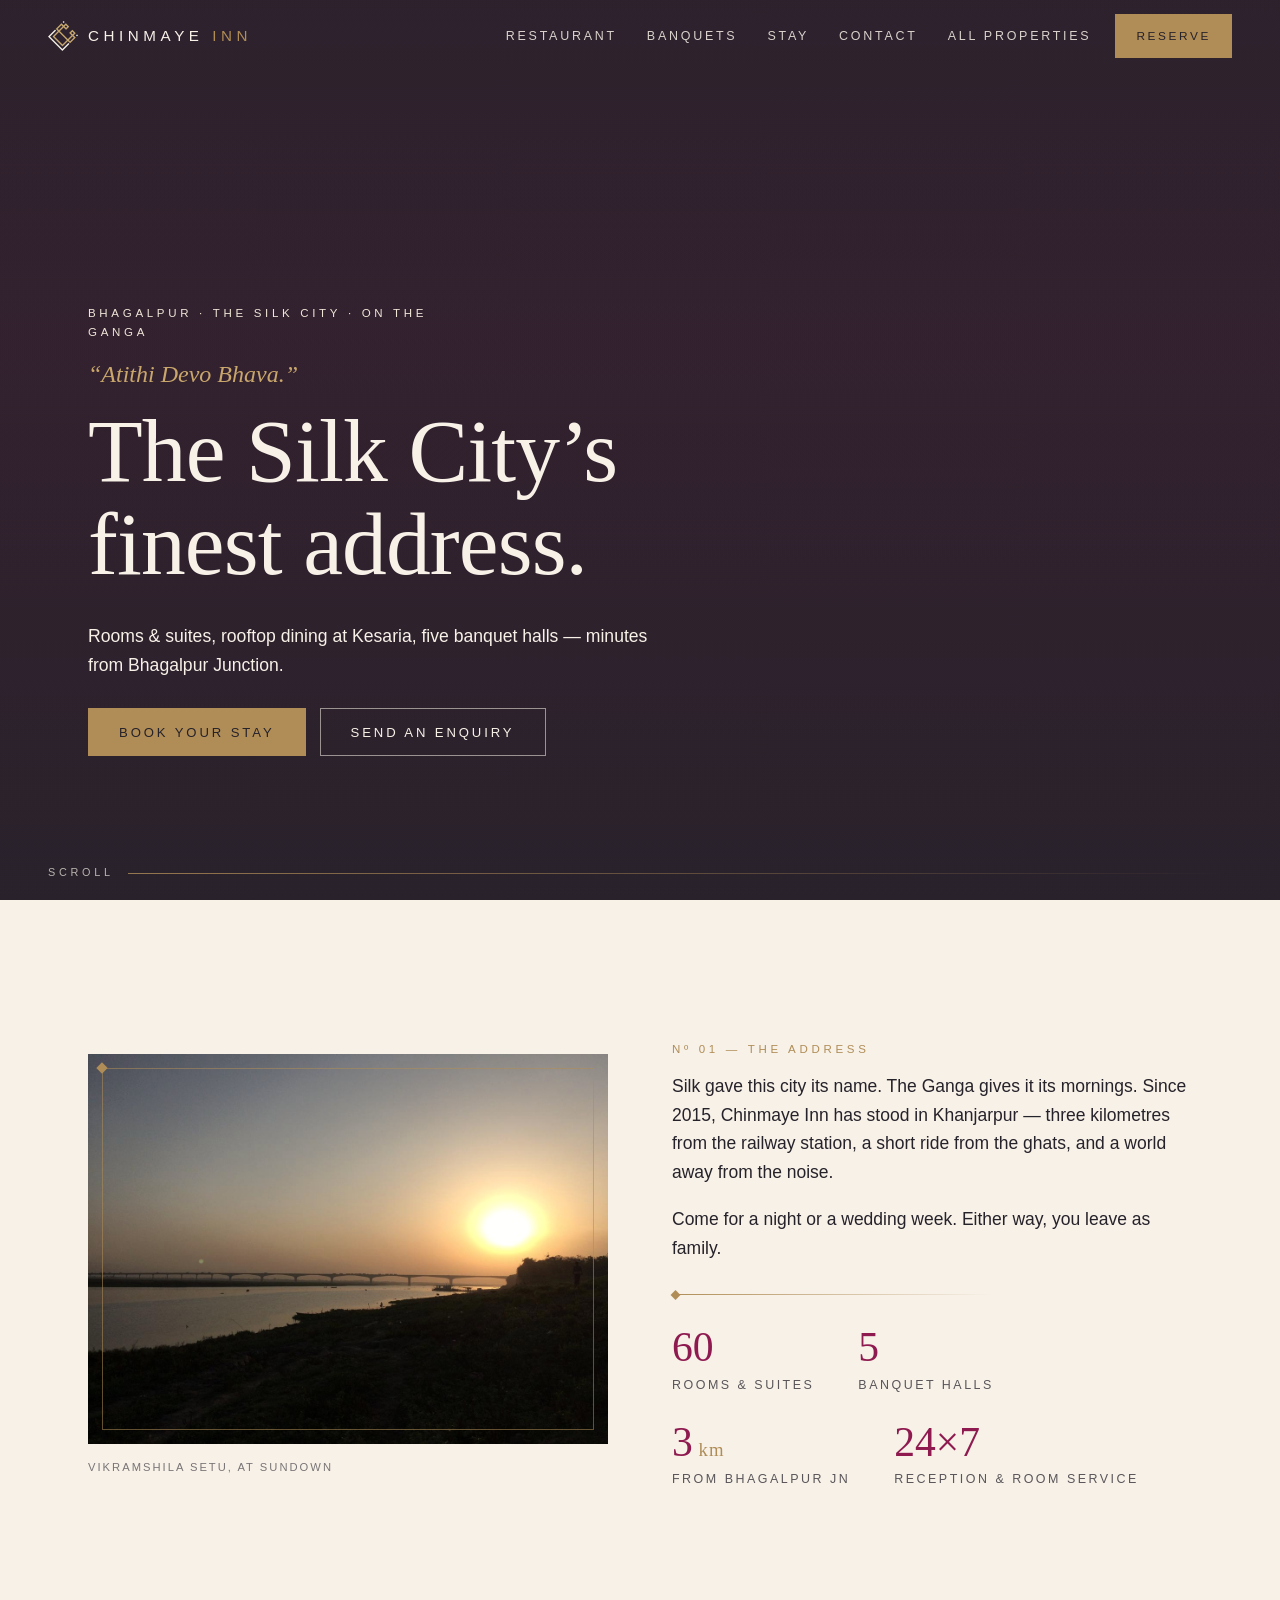
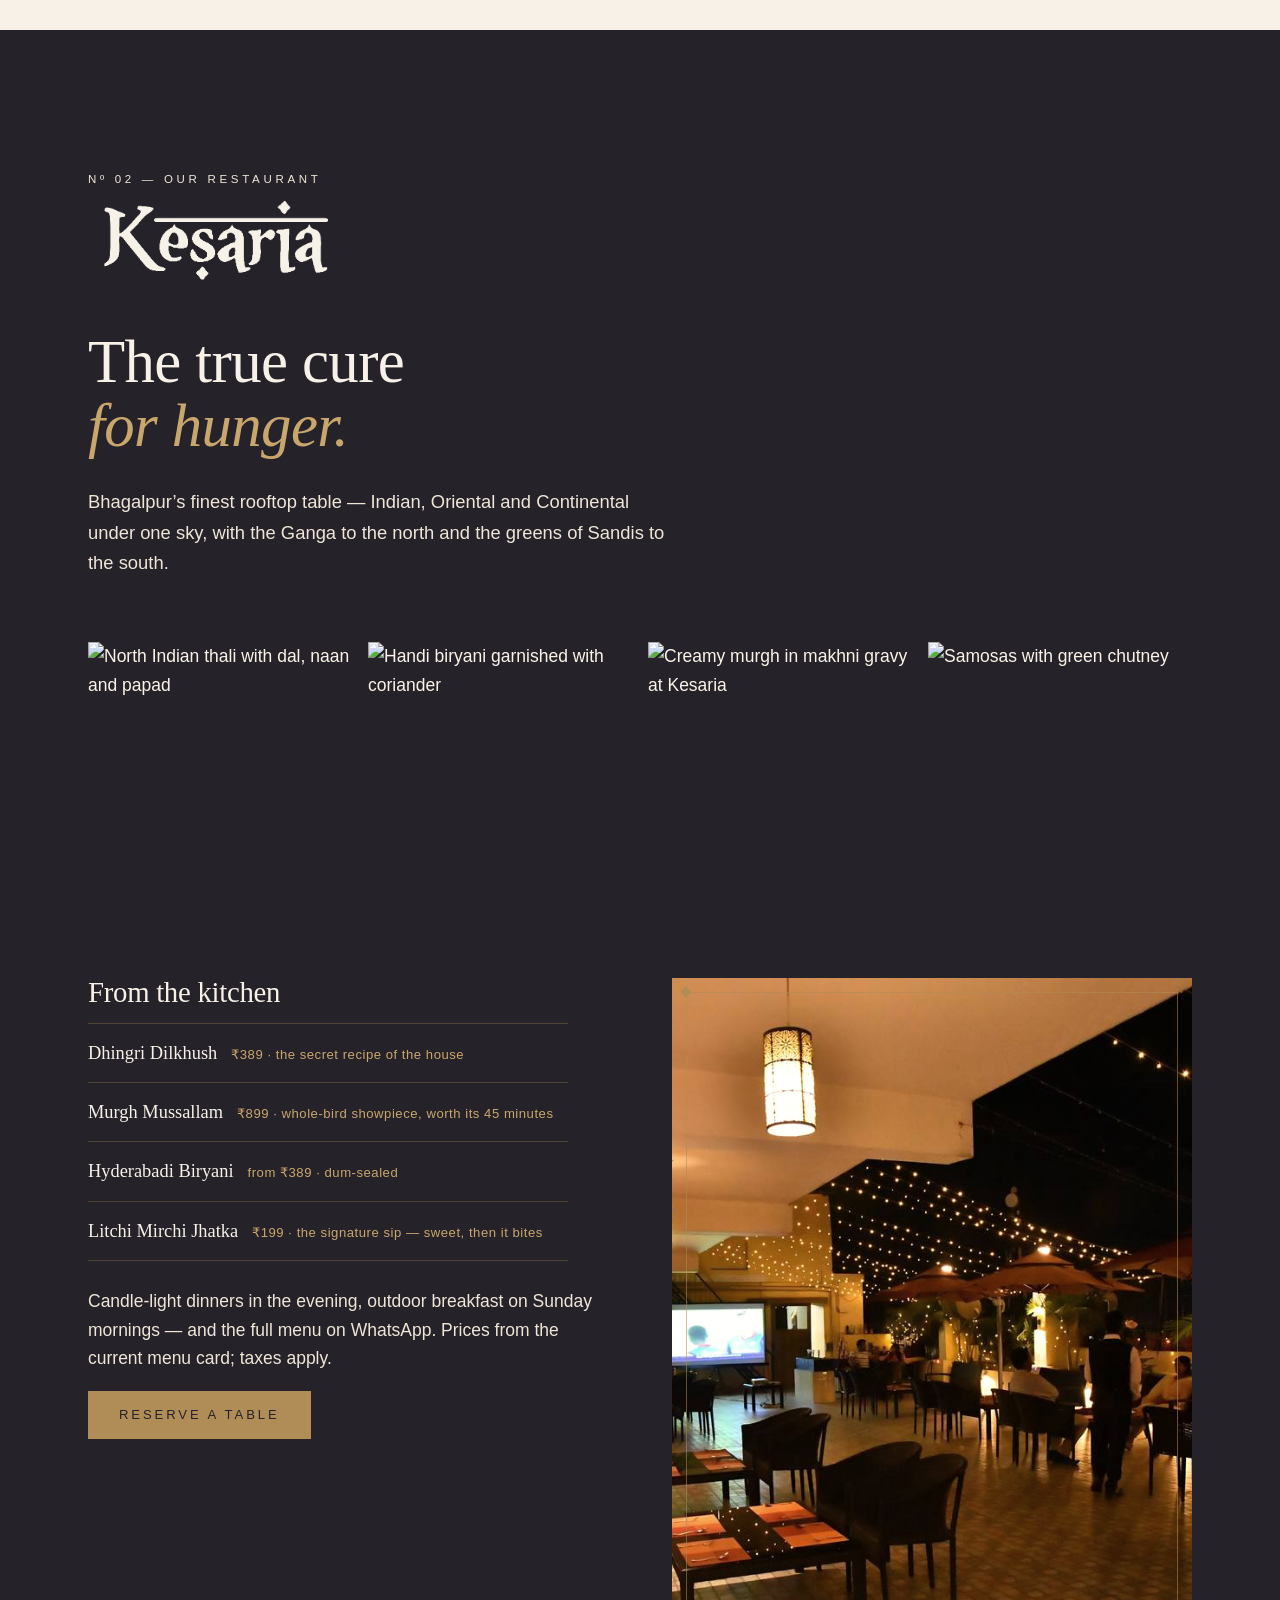
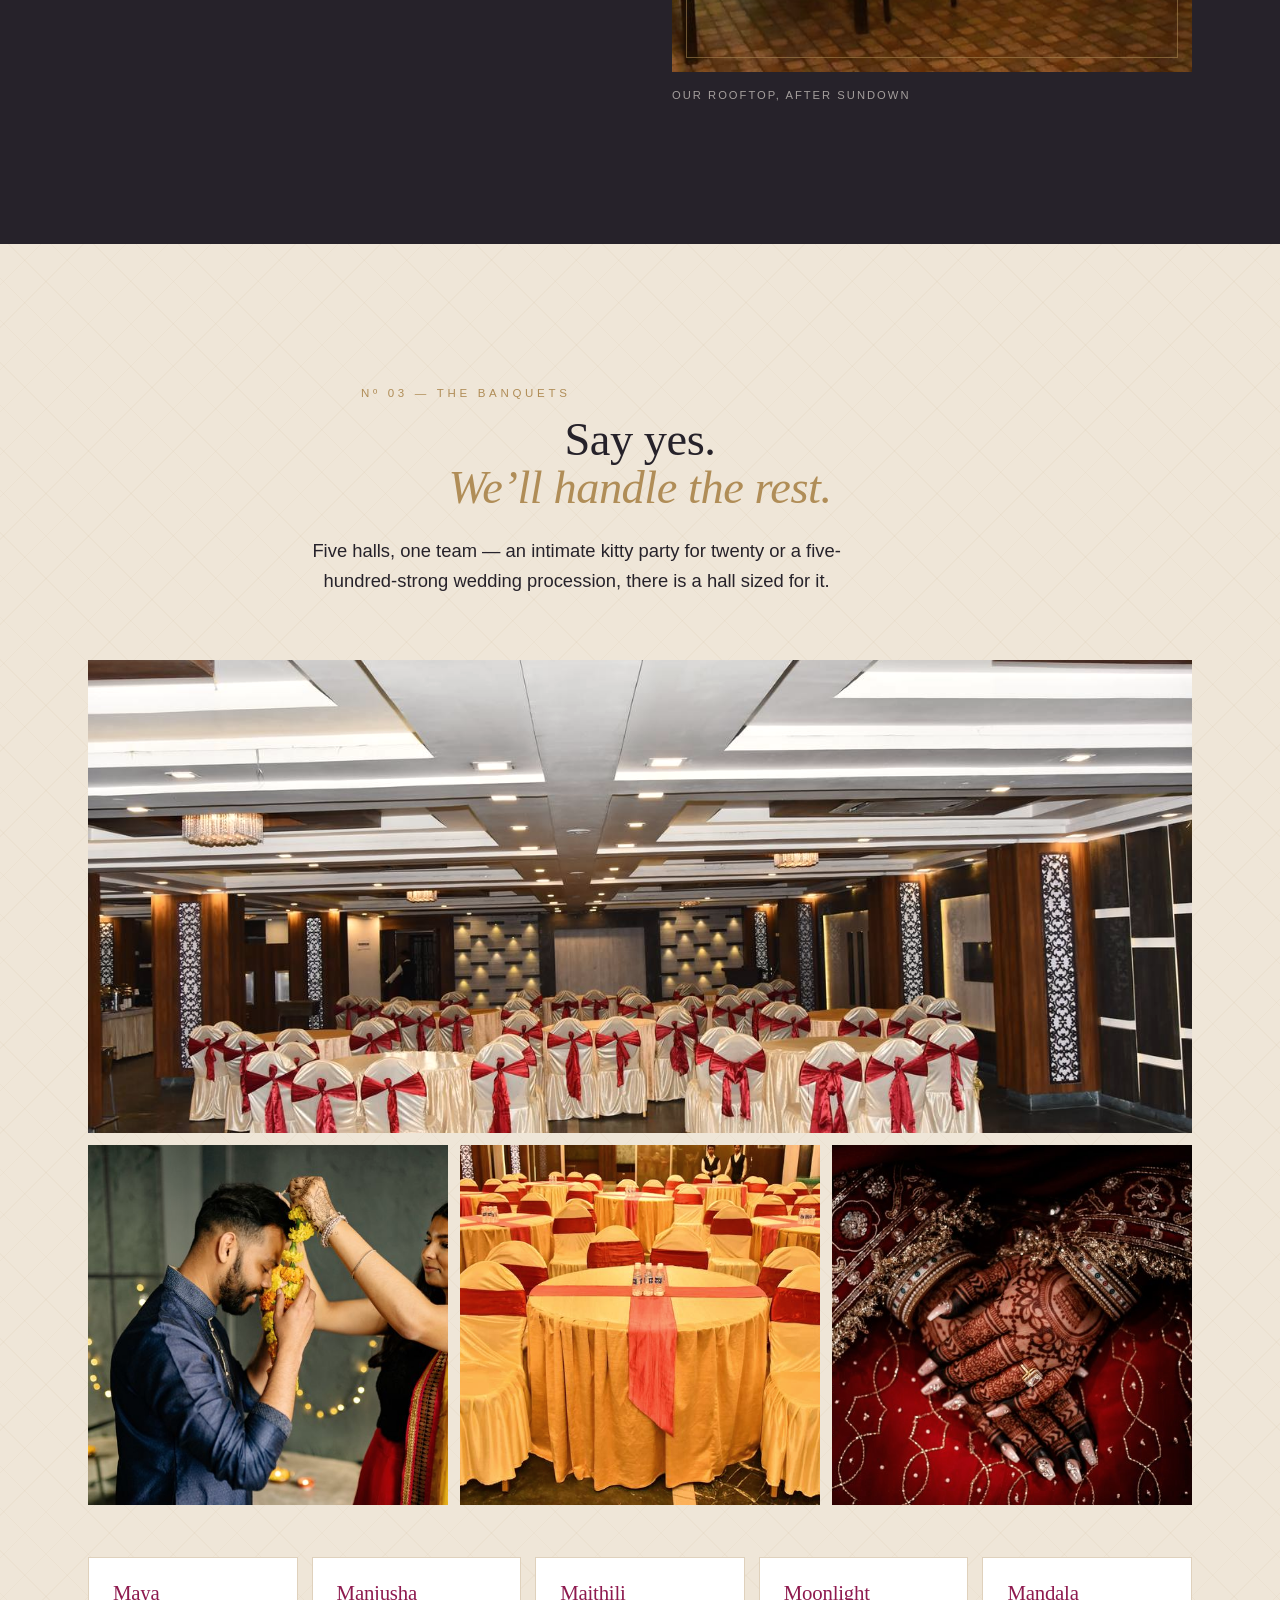
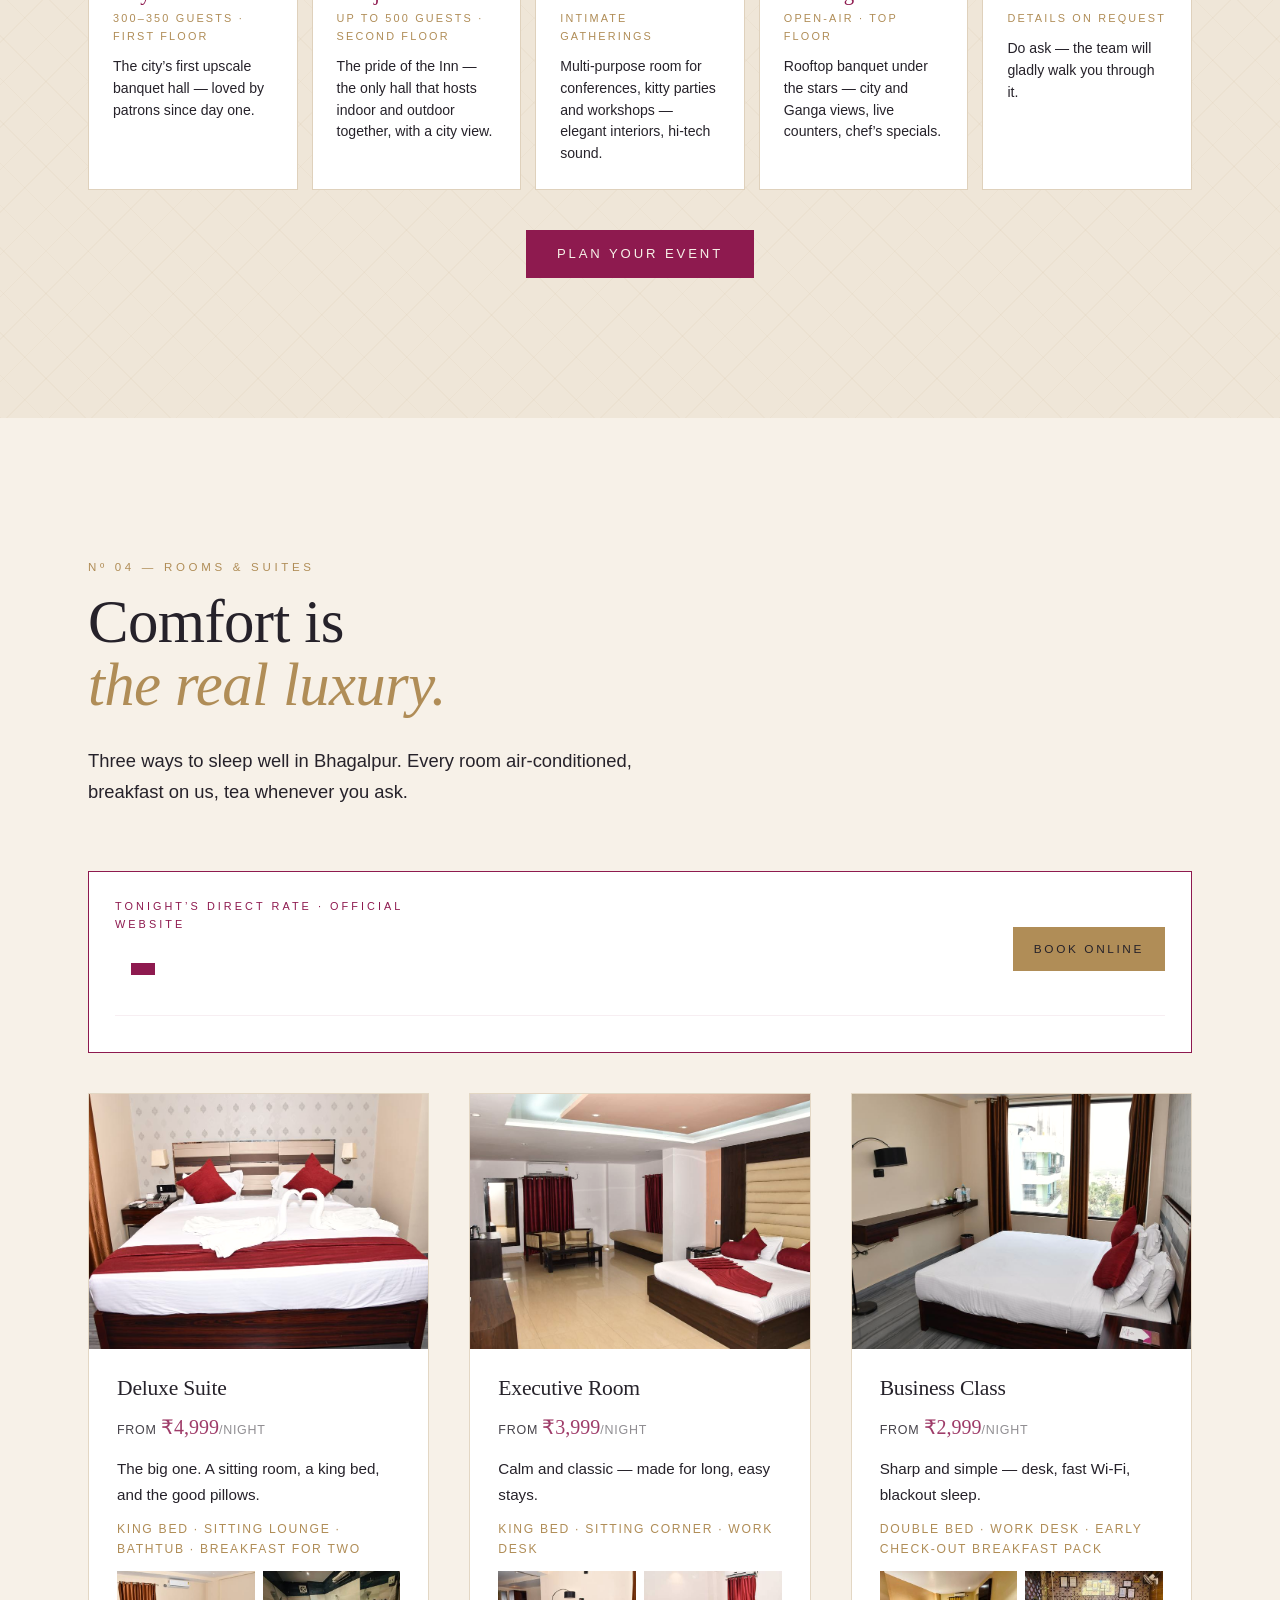
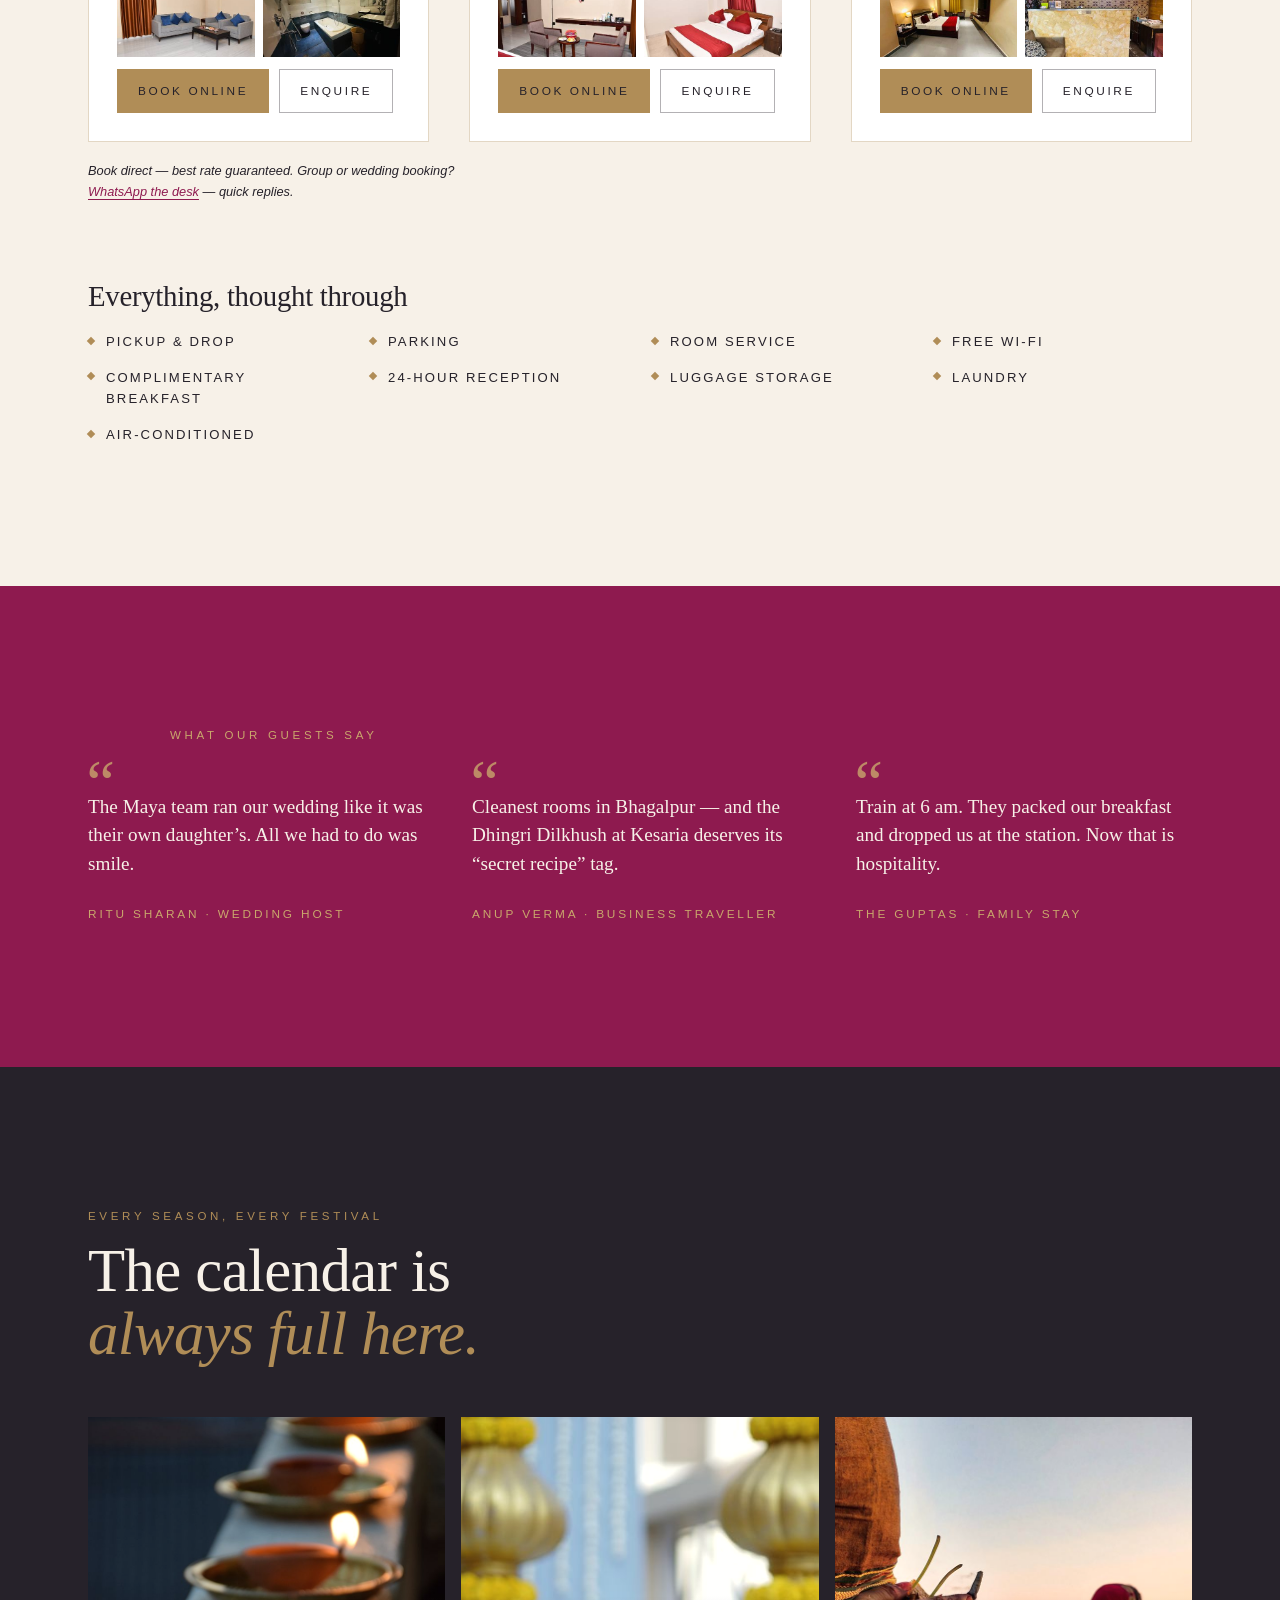
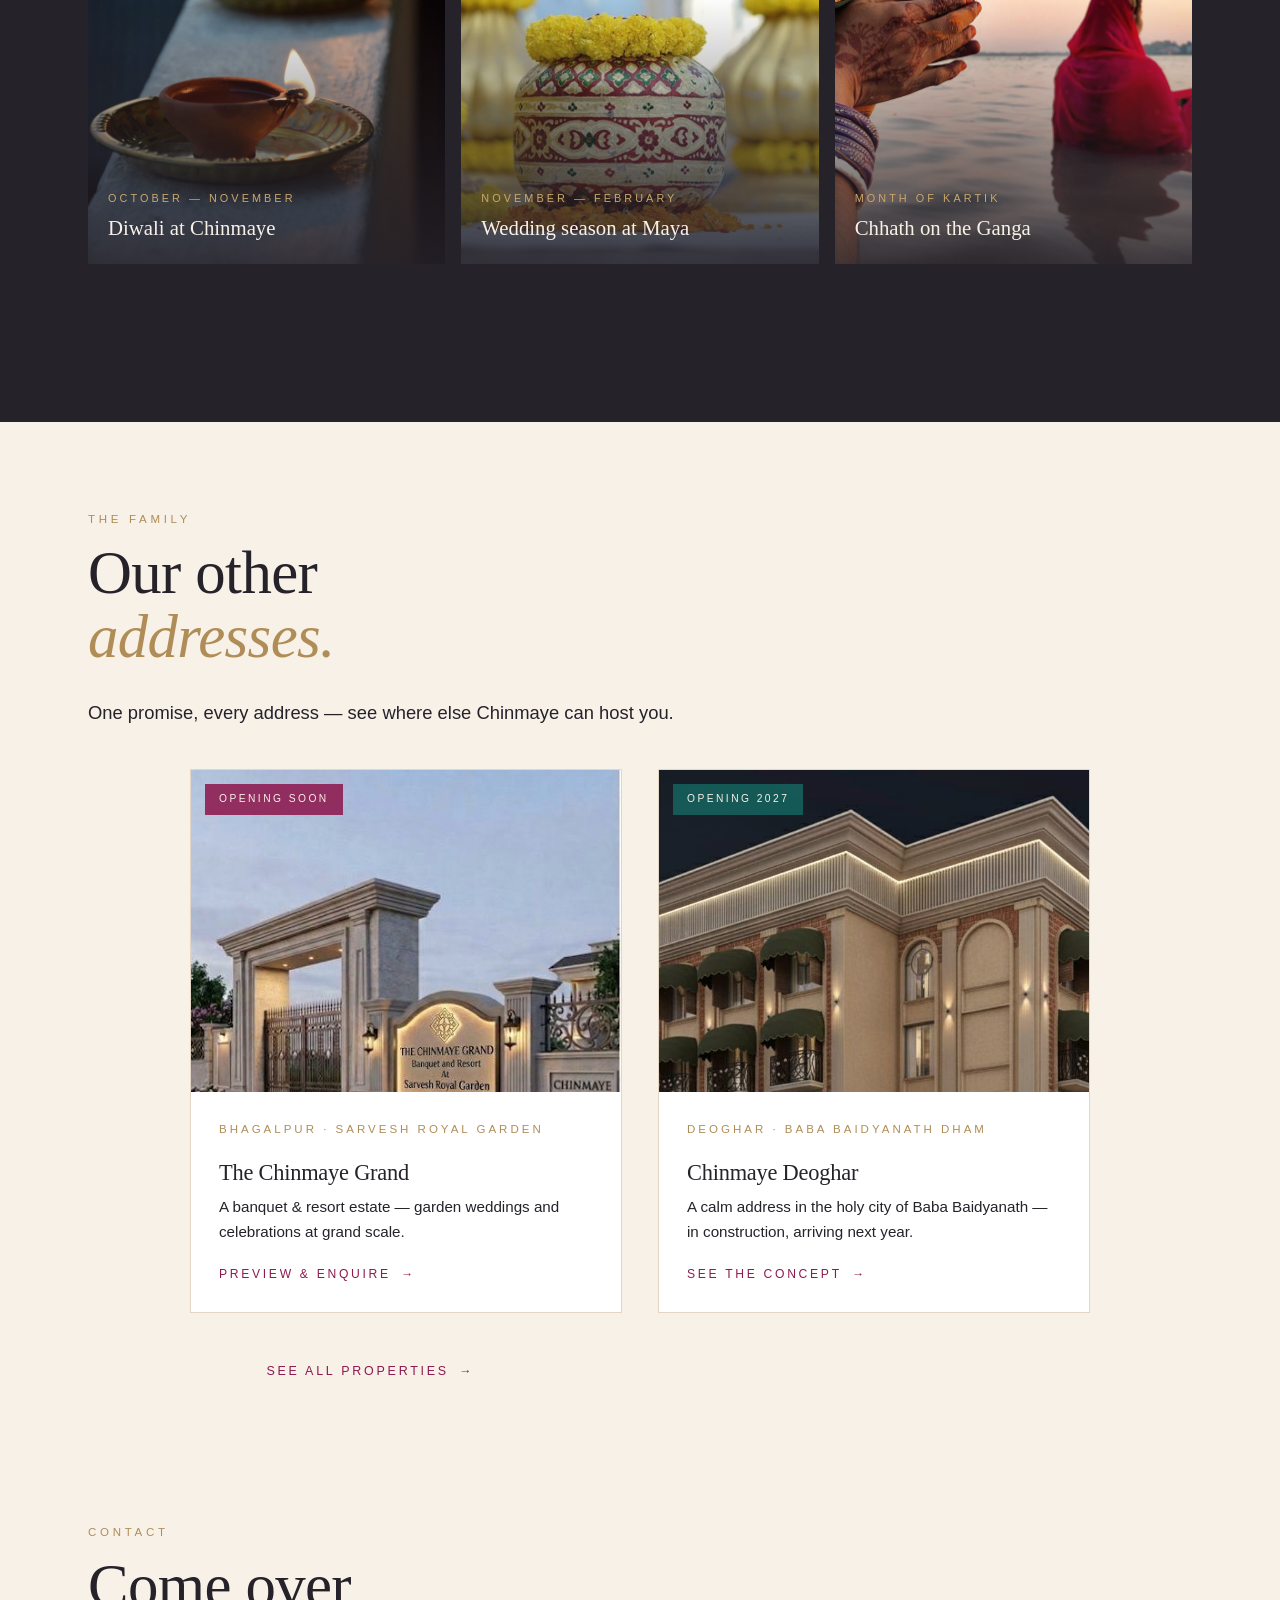
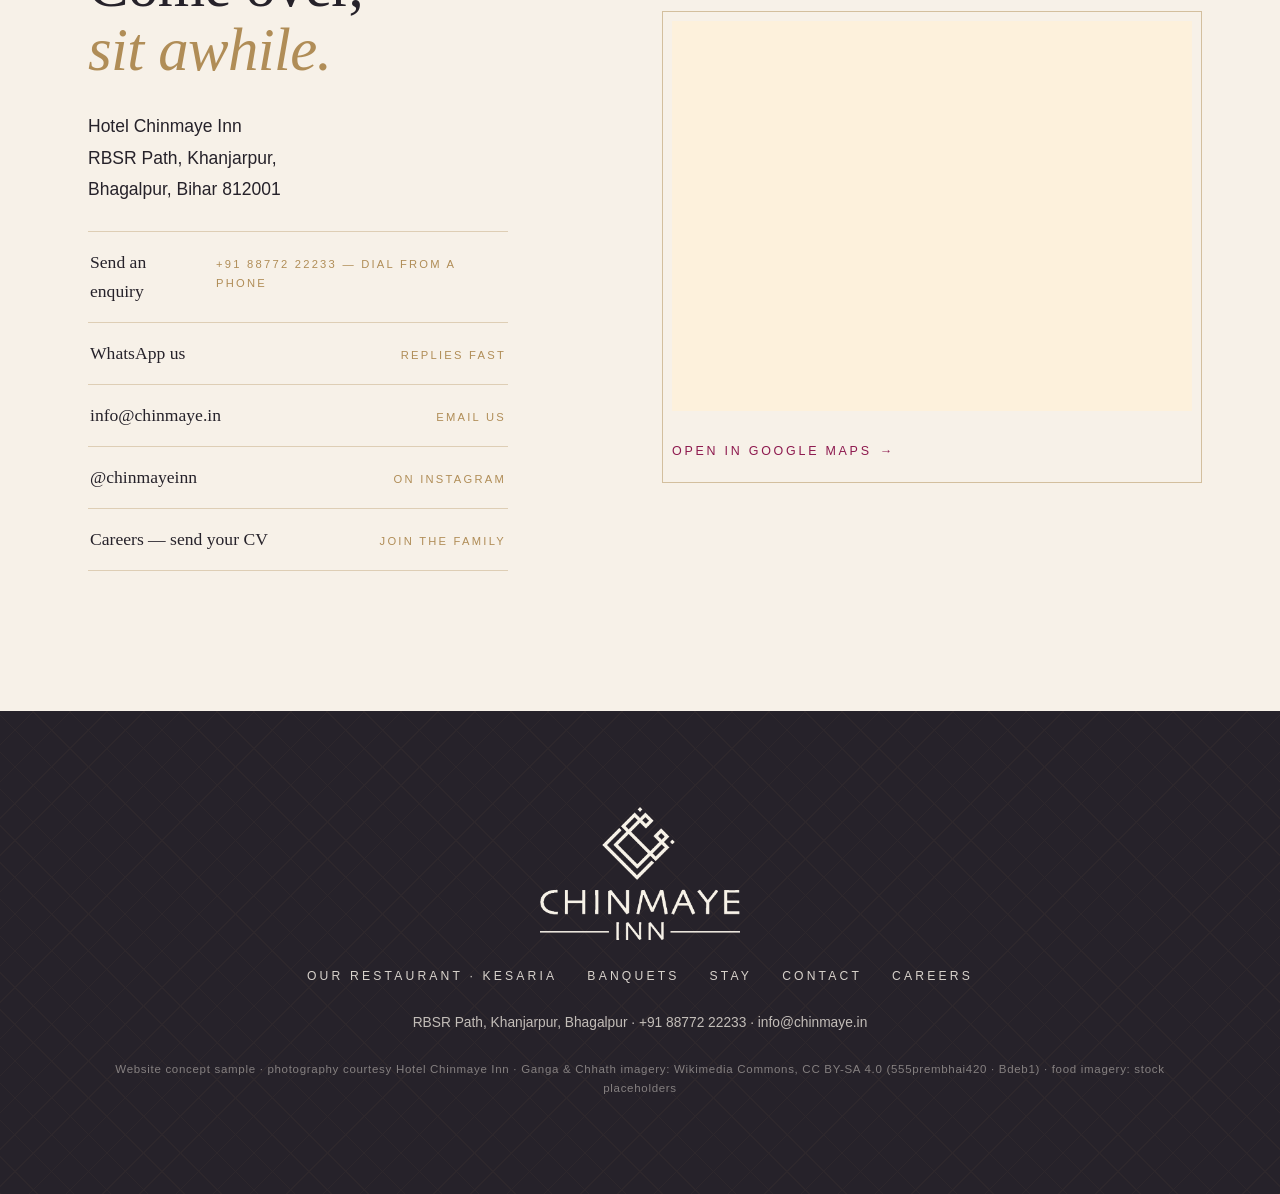
==== commit e0a9b9a8: "Drop the Bhagalpur headline and the header phone; fix landscape-phone header - 'In the heart of Bhag" ====
--- a/index.html
+++ b/index.html
@@ -237,7 +237,6 @@
       <a href="https://chinmaye.sutrabox.com/">All Properties</a>
     </nav>
     <div class="header-actions">
-      <span class="header-call" aria-label="Reception, +91 88772 22233">+91 88772 22233</span>
       <button class="btn btn-gold btn-small js-book" type="button" data-purpose="stay">Reserve</button>
       <button class="menu-toggle" type="button" aria-expanded="false" aria-controls="menu-overlay" aria-label="Open menu">
         <span></span><span></span>
@@ -305,7 +304,6 @@
         </figure>
         <div class="split-copy">
           <p class="chapter-no" data-reveal>Nº 01 — The Address</p>
-          <h2 data-reveal>In the heart<br><em>of Bhagalpur.</em></h2>
           <p data-reveal>Silk gave this city its name. The Ganga gives it its mornings. Since 2015, Chinmaye Inn has stood in Khanjarpur — three kilometres from the railway station, a short ride from the ghats, and a world away from the noise.</p>
           <p data-reveal>Come for a night or a wedding week. Either way, you leave as family.</p>
           <div class="rule" data-reveal><span class="rule-diamond" aria-hidden="true"></span></div>
--- a/css/site.css
+++ b/css/site.css
@@ -194,10 +194,6 @@
 .main-nav a:hover { opacity: 1; }
 
 .header-actions { display: flex; align-items: center; gap: 18px; }
-.header-call {
-  display: none; font-size: .85rem; letter-spacing: .08em;
-  text-decoration: none; opacity: .9;
-}
 .header-actions .btn { display: none; }
 
 .menu-toggle {
@@ -209,9 +205,10 @@
 body.menu-open .menu-toggle span:first-child { transform: translateY(4.25px) rotate(45deg); }
 body.menu-open .menu-toggle span:last-child { transform: translateY(-4.25px) rotate(-45deg); }
 
-@media (min-width: 900px) {
+/* The full nav + Reserve button need ~1080px. Below that — landscape phones
+   especially — the brand name collides with the first nav item, so use the menu. */
+@media (min-width: 1080px) {
   .main-nav { display: flex; }
-  .header-call { display: inline; }
   .header-actions .btn { display: inline-flex; }
   .menu-toggle { display: none; }
 }
@@ -261,7 +258,7 @@
 }
 .sticky-bar a + a { border-left: 1px solid rgba(247, 241, 232, .15); }
 .sticky-bar button { background: var(--gold); color: var(--ink); }
-@media (min-width: 900px) { .sticky-bar { display: none; } }
+@media (min-width: 1080px) { .sticky-bar { display: none; } }
 
 /* ---------- footer ---------- */
 .site-footer {
@@ -810,10 +807,9 @@
    A tel: link is dead weight on a laptop; desktop gets the site's own
    enquiry form instead, phones keep tap-to-call. */
 .on-desktop { display: none; }
-@media (min-width: 900px) {
+@media (min-width: 1080px) {
   .on-mobile { display: none; }
   .on-desktop { display: inline-flex; }
   li.on-desktop { display: list-item; }
   p.on-desktop { display: block; }
 }
-.header-call { color: inherit; white-space: nowrap; }
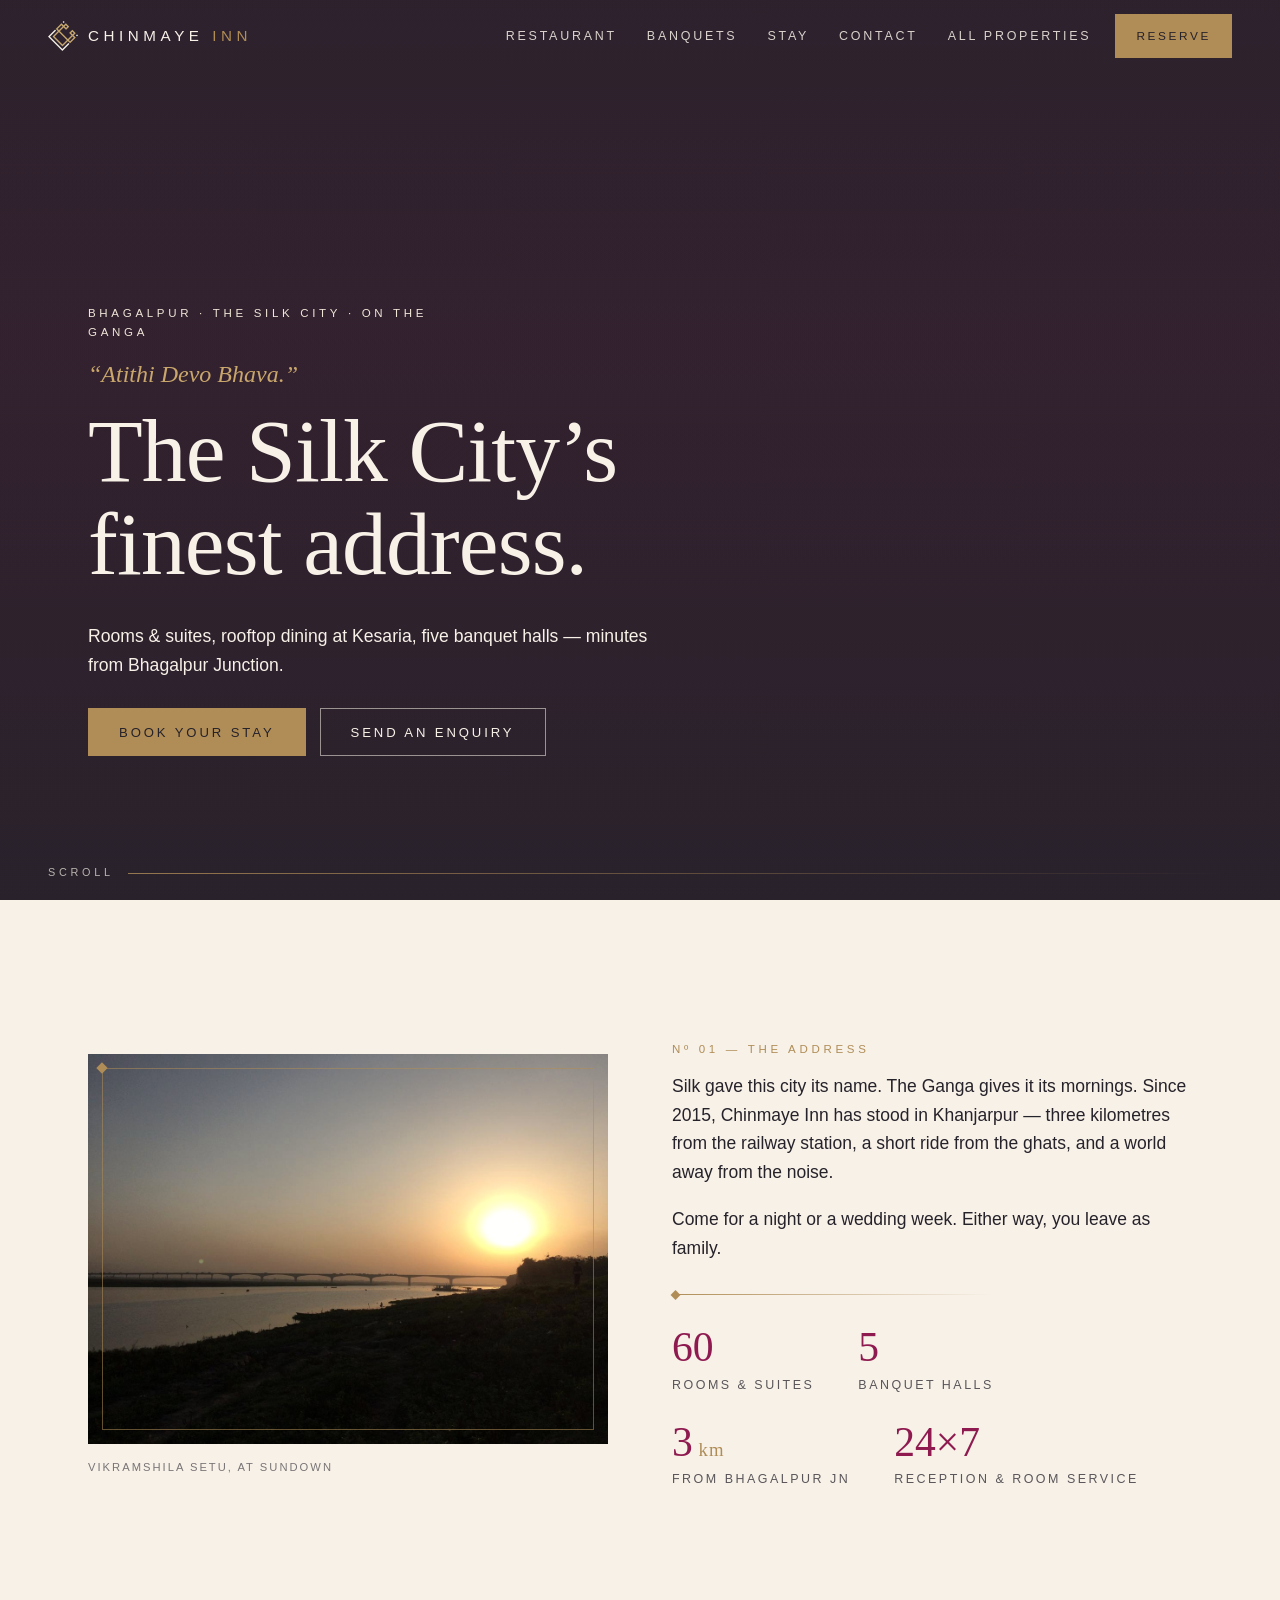
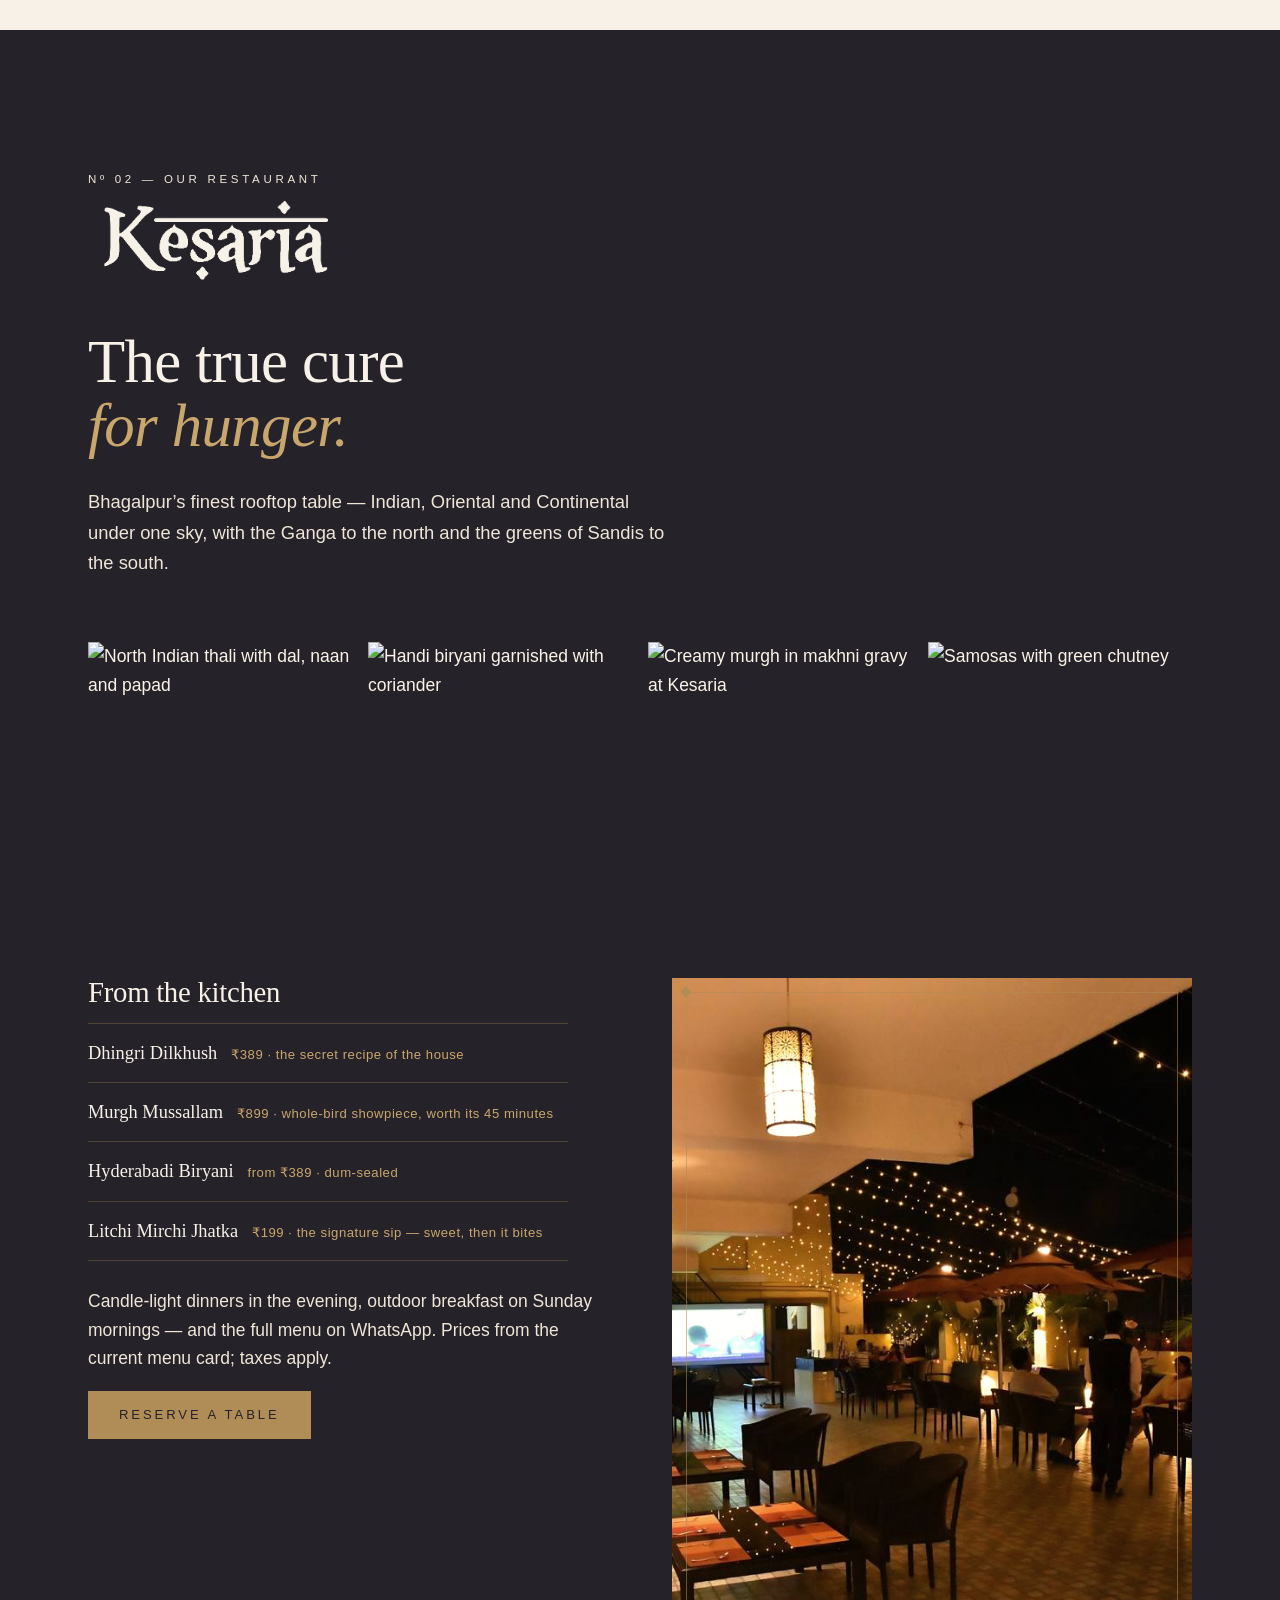
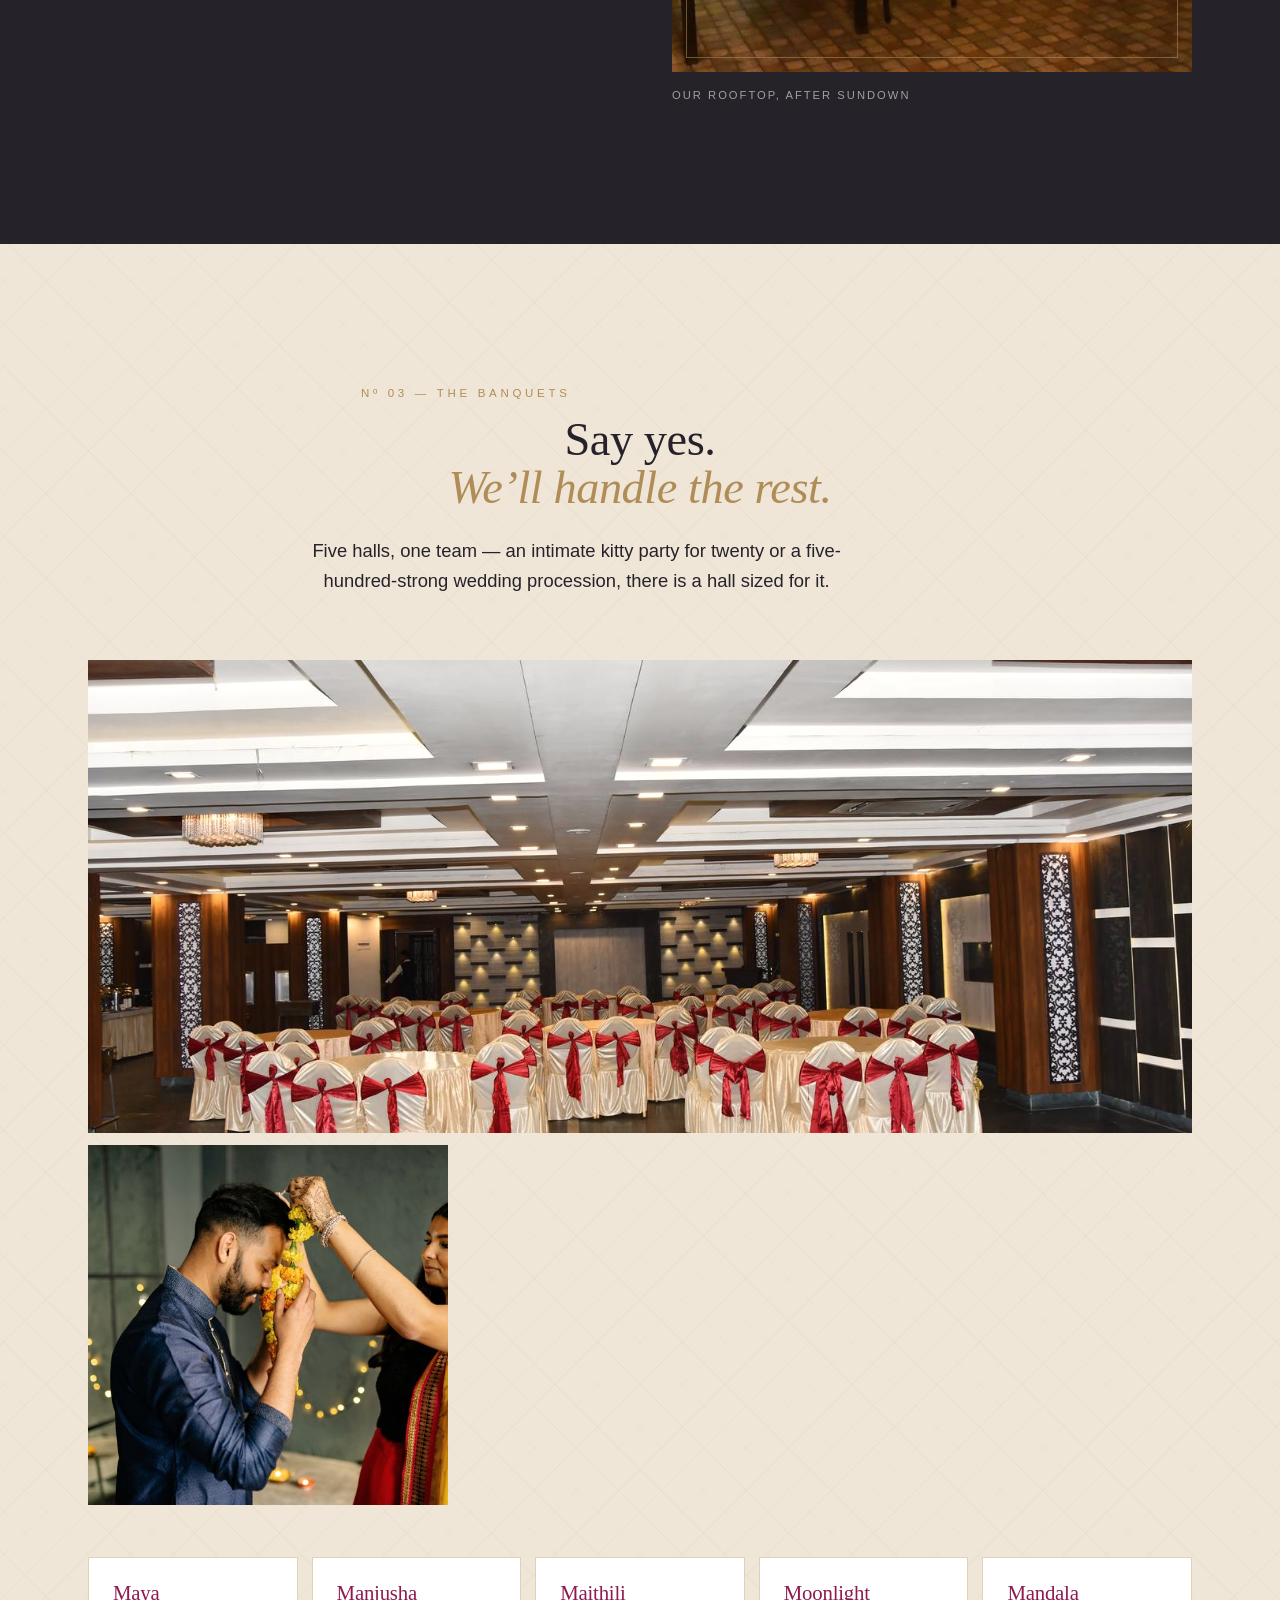
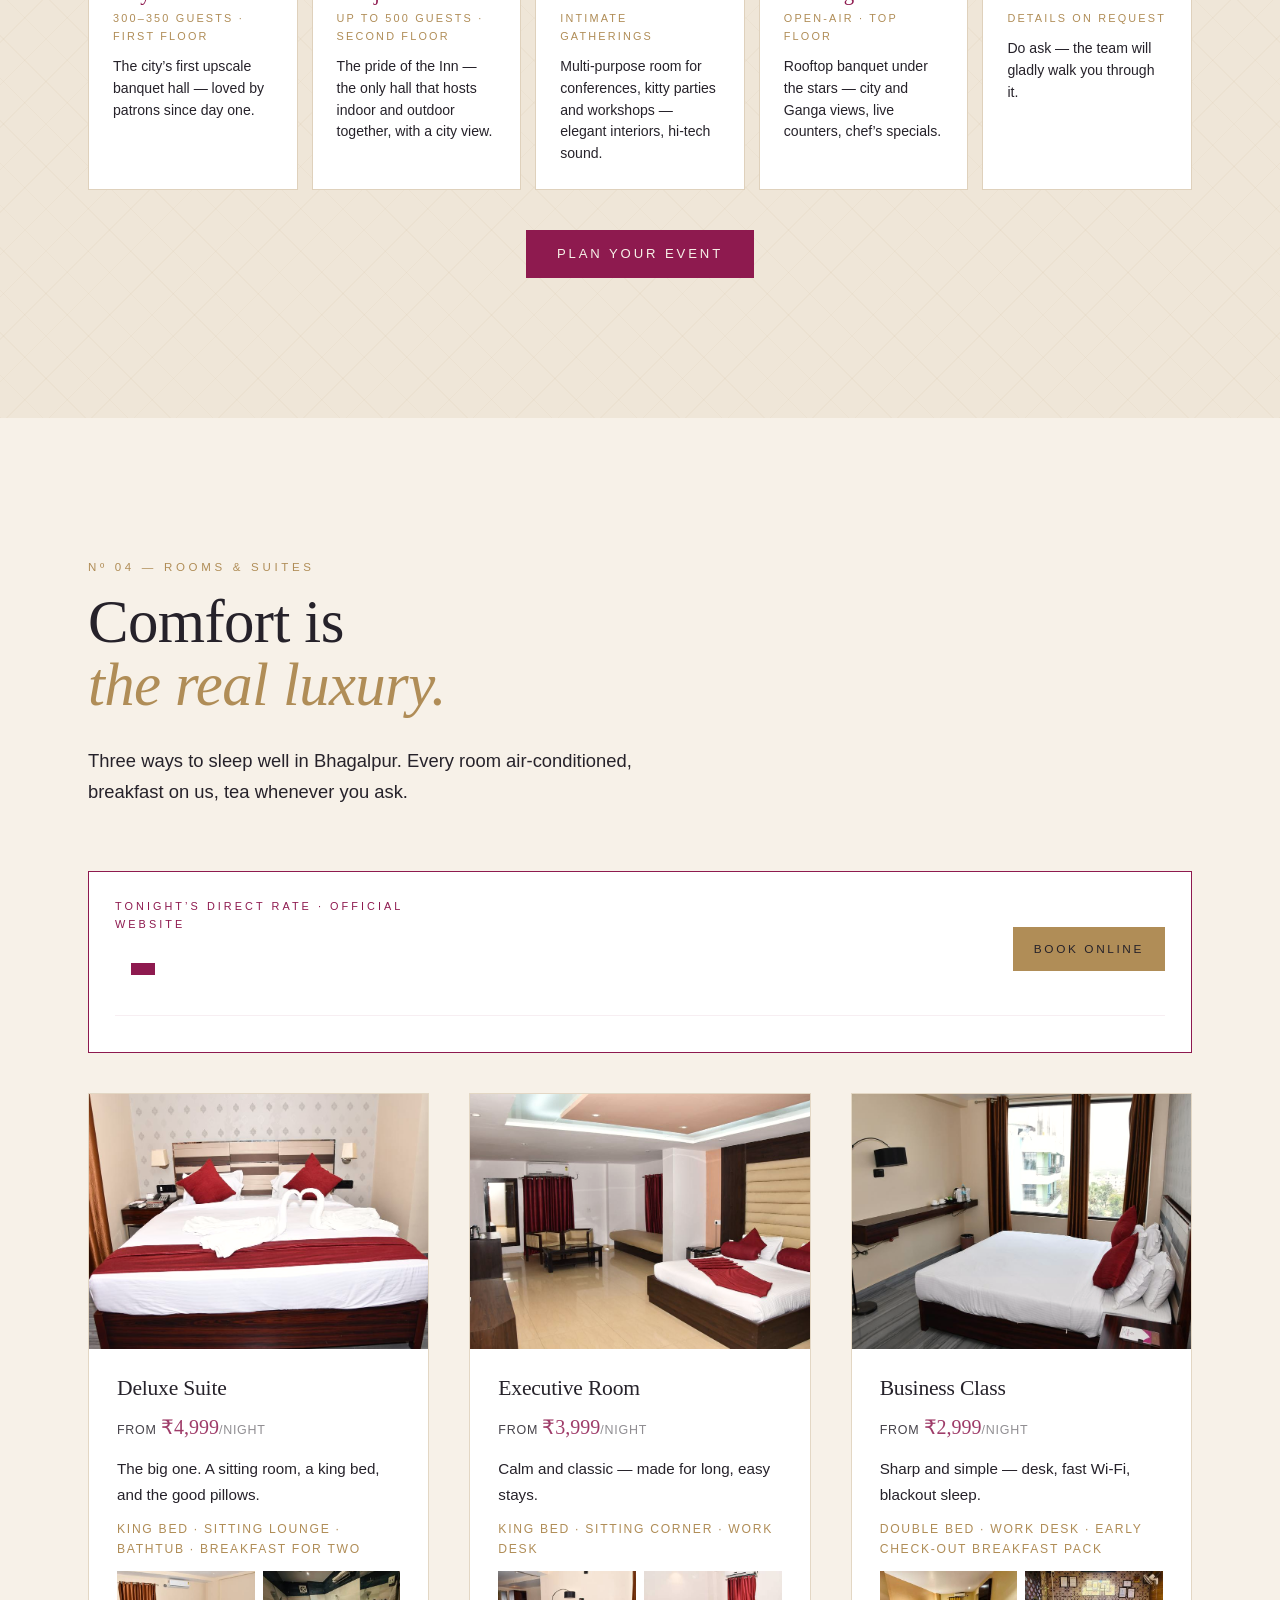
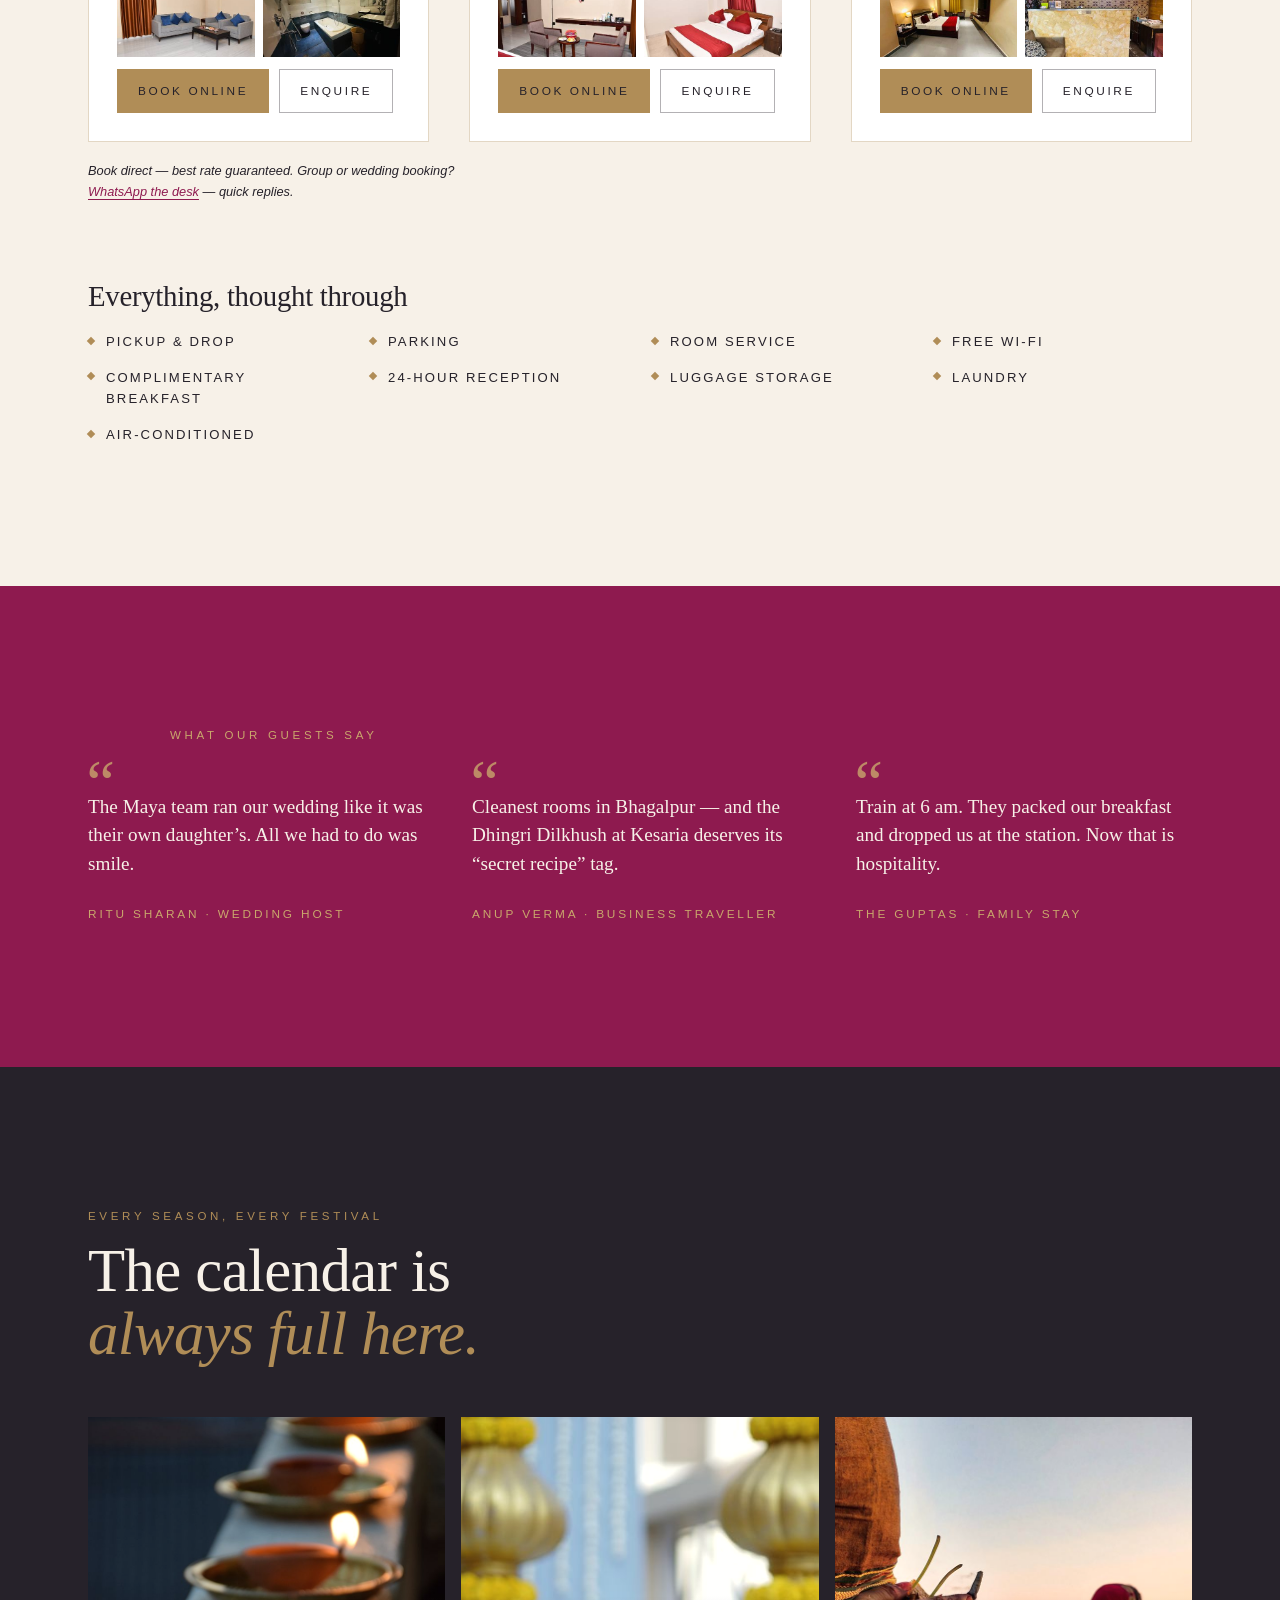
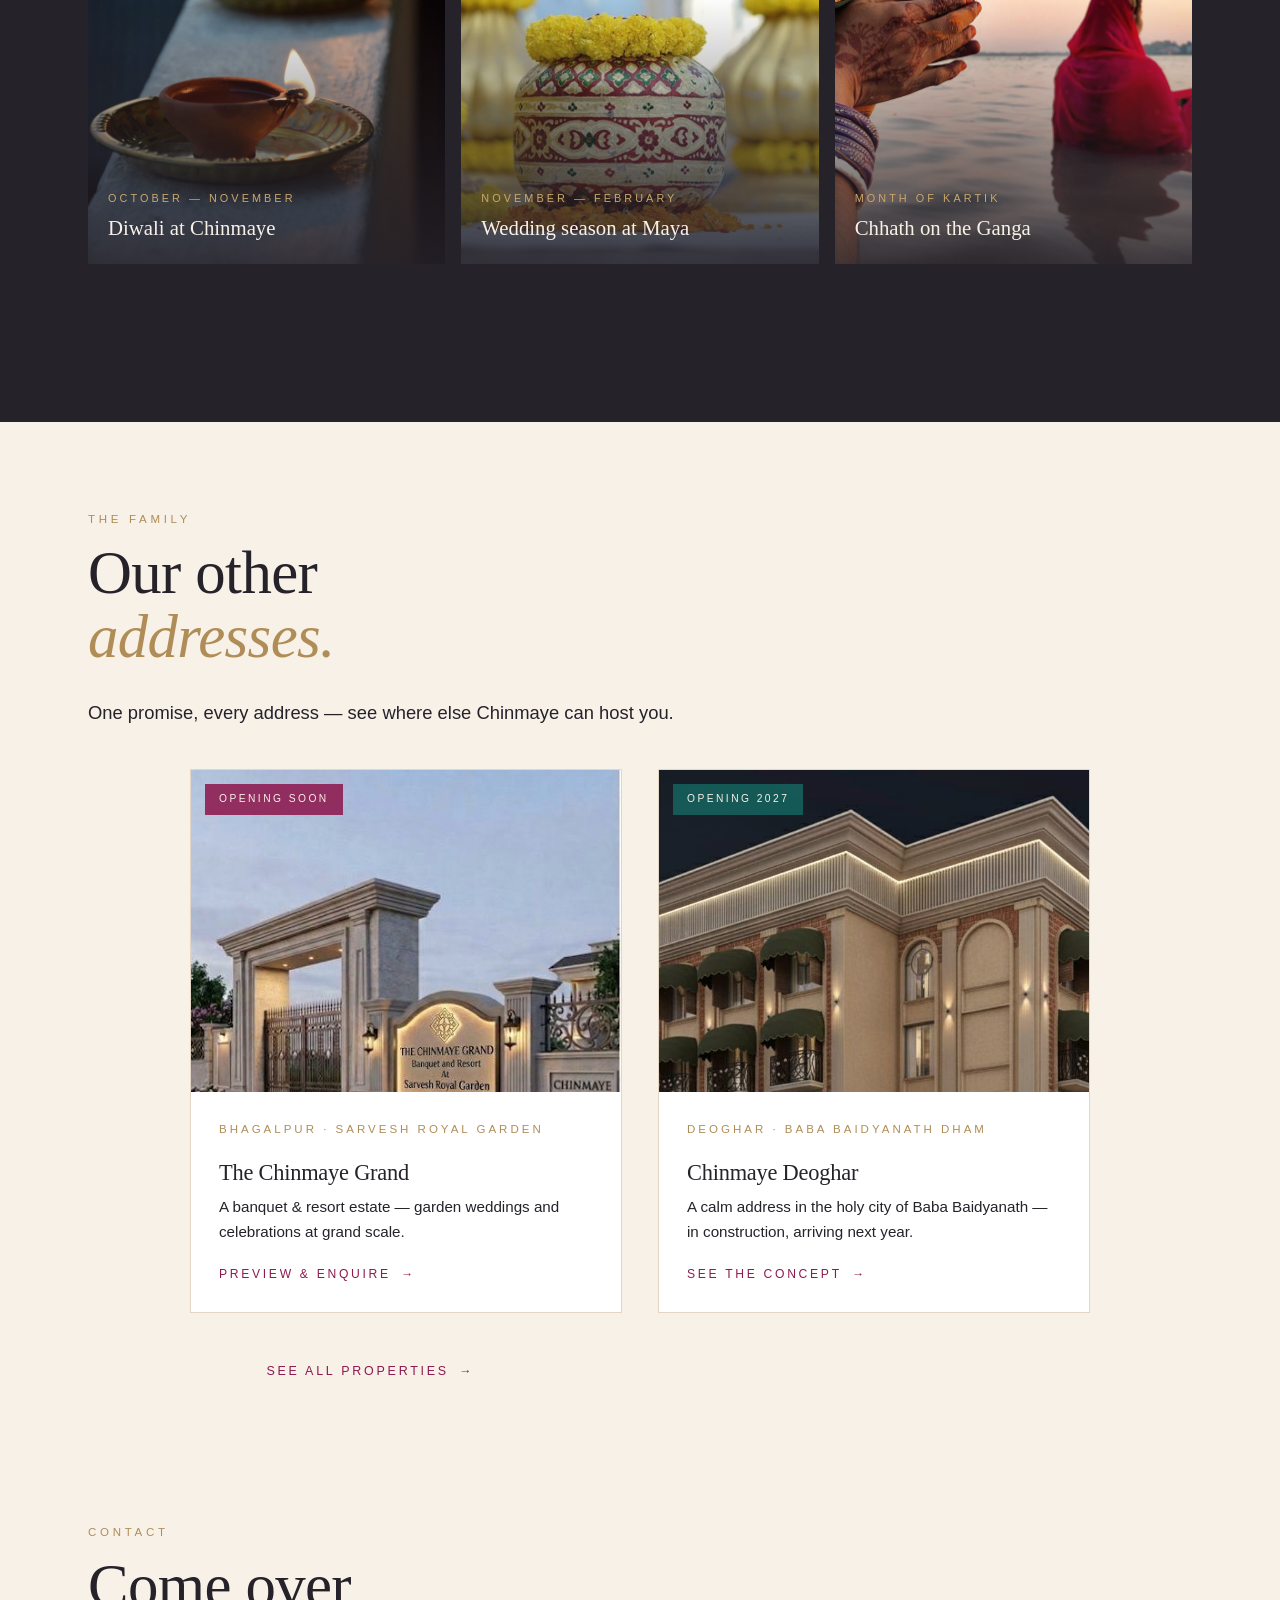
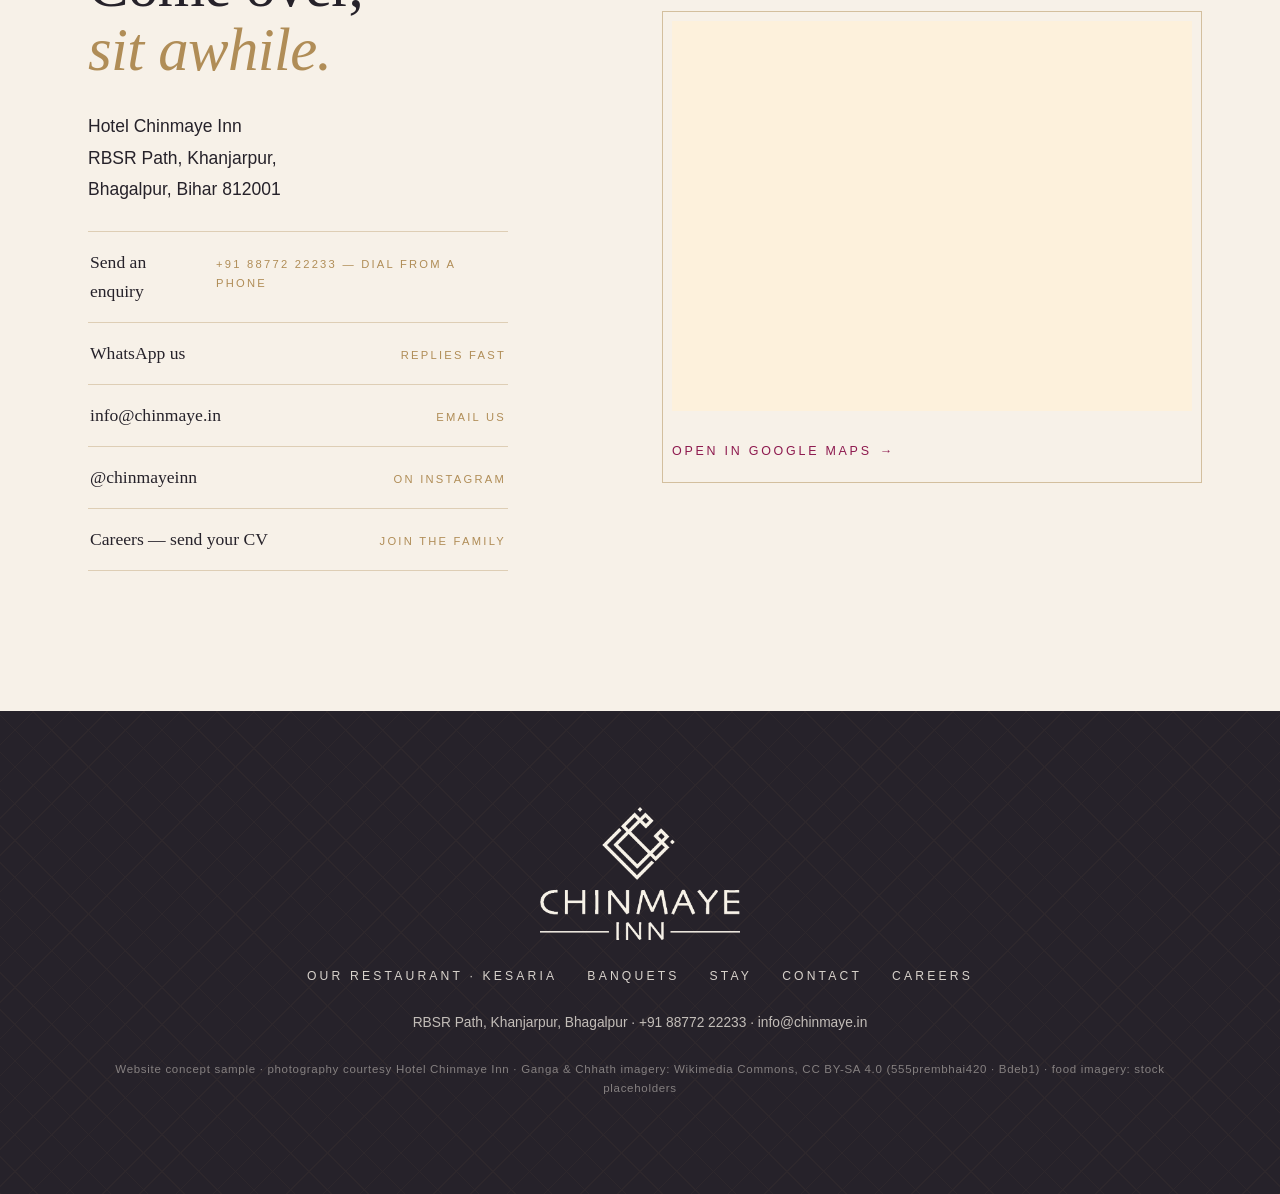
==== commit fb654e6c: "Move Chinmaye Inn site to inn.chinmaye.in (apex chinmaye.in becomes brand site) Co-Authored-By: Clau" ====
--- a/index.html
+++ b/index.html
@@ -5,15 +5,15 @@
   <meta name="viewport" content="width=device-width, initial-scale=1">
   <title>Hotel Chinmaye Inn — The Silk City's Finest Address · Bhagalpur</title>
   <meta name="description" content="Hotel Chinmaye Inn, Bhagalpur — rooms & suites, Kesaria rooftop restaurant and five banquet halls — Maya, Manjusha, Maithili, Mandala, Moonlight. 3 km from Bhagalpur Junction. Book on WhatsApp: +91 88772 22233.">
-  <link rel="canonical" href="https://chinmayeinn.sutrabox.com/">
+  <link rel="canonical" href="https://inn.chinmaye.in/">
 
   <!-- Open Graph — WhatsApp/link previews -->
   <meta property="og:type" content="website">
   <meta property="og:site_name" content="Hotel Chinmaye Inn">
   <meta property="og:title" content="Hotel Chinmaye Inn — The Silk City's Finest Address">
   <meta property="og:description" content="Rooms, rooftop dining at Kesaria & five banquet halls. Khanjarpur, Bhagalpur — on the Ganga. Atithi Devo Bhava.">
-  <meta property="og:url" content="https://chinmayeinn.sutrabox.com/">
-  <meta property="og:image" content="https://chinmayeinn.sutrabox.com/assets/og.jpg">
+  <meta property="og:url" content="https://inn.chinmaye.in/">
+  <meta property="og:image" content="https://inn.chinmaye.in/assets/og.jpg">
   <meta property="og:image:width" content="1200">
   <meta property="og:image:height" content="630">
   <meta name="twitter:card" content="summary_large_image">
@@ -42,11 +42,11 @@
   "@graph": [
     {
       "@type": "Hotel",
-      "@id": "https://chinmayeinn.sutrabox.com/#hotel",
+      "@id": "https://inn.chinmaye.in/#hotel",
       "name": "Hotel Chinmaye Inn",
       "description": "Premium hotel in Bhagalpur, the Silk City — est. 2015, 60 rooms & suites, Kesaria rooftop restaurant and five banquet halls, 3 km from Bhagalpur Junction.",
-      "url": "https://chinmayeinn.sutrabox.com/",
-      "image": "https://chinmayeinn.sutrabox.com/assets/og.jpg",
+      "url": "https://inn.chinmaye.in/",
+      "image": "https://inn.chinmaye.in/assets/og.jpg",
       "telephone": "+918877222233",
       "email": "info@chinmaye.in",
       "address": {
@@ -72,7 +72,7 @@
         "https://www.instagram.com/chinmayeinn"
       ],
       "parentOrganization": {
-        "@id": "https://chinmaye.sutrabox.com/#org"
+        "@id": "https://group.chinmaye.in/#org"
       },
       "amenityFeature": [
         {
@@ -169,13 +169,13 @@
           "@type": "ListItem",
           "position": 1,
           "name": "Chinmaye Hotels",
-          "item": "https://chinmaye.sutrabox.com/"
+          "item": "https://group.chinmaye.in/"
         },
         {
           "@type": "ListItem",
           "position": 2,
           "name": "Hotel Chinmaye Inn",
-          "item": "https://chinmayeinn.sutrabox.com/"
+          "item": "https://inn.chinmaye.in/"
         }
       ]
     },
@@ -225,7 +225,7 @@
 
   <!-- ======================= HEADER ======================= -->
   <header class="site-header" id="top">
-    <a class="brand" href="https://chinmaye.sutrabox.com/" aria-label="Chinmaye Inn — home">
+    <a class="brand" href="https://group.chinmaye.in/" aria-label="Chinmaye Inn — home">
       <img class="brand-mark" src="assets/mark-dark.webp" alt="" width="30" height="30" decoding="async">
       <span class="brand-name">Chinmaye <em>Inn</em></span>
     </a>
@@ -234,7 +234,7 @@
       <a href="#banquets">Banquets</a>
       <a href="#stay">Stay</a>
       <a href="#contact">Contact</a>
-      <a href="https://chinmaye.sutrabox.com/">All Properties</a>
+      <a href="https://group.chinmaye.in/">All Properties</a>
     </nav>
     <div class="header-actions">
       <button class="btn btn-gold btn-small js-book" type="button" data-purpose="stay">Reserve</button>
@@ -253,9 +253,9 @@
       <a href="#contact">Contact</a>
     </nav>
     <nav class="menu-properties" aria-label="Other properties">
-      <a href="https://chinmaye.sutrabox.com/">Chinmaye Hotels</a>
-      <a href="https://chinmaye.sutrabox.com/grand/">The Chinmaye Grand</a>
-      <a href="https://chinmaye.sutrabox.com/deoghar/">Chinmaye Deoghar</a>
+      <a href="https://group.chinmaye.in/">Chinmaye Hotels</a>
+      <a href="https://group.chinmaye.in/grand/">The Chinmaye Grand</a>
+      <a href="https://group.chinmaye.in/deoghar/">Chinmaye Deoghar</a>
     </nav>
     <div class="menu-contact">
       <a href="tel:+918877222233">+91 88772 22233</a>
@@ -548,7 +548,7 @@
           <p class="chapter-lede" data-reveal>One promise, every address — see where else Chinmaye can host you.</p>
         </header>
         <div class="properties two">
-          <a class="property-card" href="https://chinmaye.sutrabox.com/grand/" data-reveal>
+          <a class="property-card" href="https://group.chinmaye.in/grand/" data-reveal>
             <figure class="property-media">
               <span class="property-status soon">Opening soon</span>
               <img src="assets/img/grand-gate.jpg" alt="The Chinmaye Grand — entrance gate render" loading="lazy" decoding="async" style="object-position: center 30%;">
@@ -560,7 +560,7 @@
               <span class="property-cta">Preview &amp; enquire <span aria-hidden="true">→</span></span>
             </div>
           </a>
-          <a class="property-card" href="https://chinmaye.sutrabox.com/deoghar/" data-reveal>
+          <a class="property-card" href="https://group.chinmaye.in/deoghar/" data-reveal>
             <figure class="property-media">
               <span class="property-status next">Opening 2027</span>
               <img src="assets/img/deoghar-concept.jpg" alt="Chinmaye Deoghar — early concept impression" loading="lazy" decoding="async" style="object-position: center top;">
@@ -573,7 +573,7 @@
             </div>
           </a>
         </div>
-        <p class="see-all" data-reveal><a href="https://chinmaye.sutrabox.com/">See all properties <span aria-hidden="true">→</span></a></p>
+        <p class="see-all" data-reveal><a href="https://group.chinmaye.in/">See all properties <span aria-hidden="true">→</span></a></p>
       </div>
     </section>
 
--- a/css/site.css
+++ b/css/site.css
@@ -182,6 +182,12 @@
 .brand-name {
   font-family: var(--sans); font-weight: 400; font-size: .95rem;
   letter-spacing: .3em; text-transform: uppercase; white-space: nowrap;
+}
+/* On the narrowest phones the tracked-out wordmark ("Chinmaye Hotels" is the
+   long one) pushes the menu button off the right edge — tighten it there. */
+@media (max-width: 430px) {
+  .brand-name { font-size: .8rem; letter-spacing: .16em; }
+  .brand-mark { width: 26px; height: 26px; }
 }
 .brand-name em { font-style: normal; color: var(--gold); }
 
@@ -734,6 +740,14 @@
   white-space: nowrap; font-size: .64rem; letter-spacing: .3em; text-transform: uppercase;
   color: var(--ivory); opacity: .85;
 }
+/* nowrap makes this caption wider than a phone screen — let it wrap instead */
+@media (max-width: 560px) {
+  .concept-label {
+    white-space: normal; text-align: center; line-height: 1.5;
+    width: max-content; max-width: calc(100% - 24px);
+    letter-spacing: .18em; font-size: .58rem;
+  }
+}
 
 /* logo showcase (deoghar identity proposal) */
 .identity-panels { display: grid; gap: 16px; }
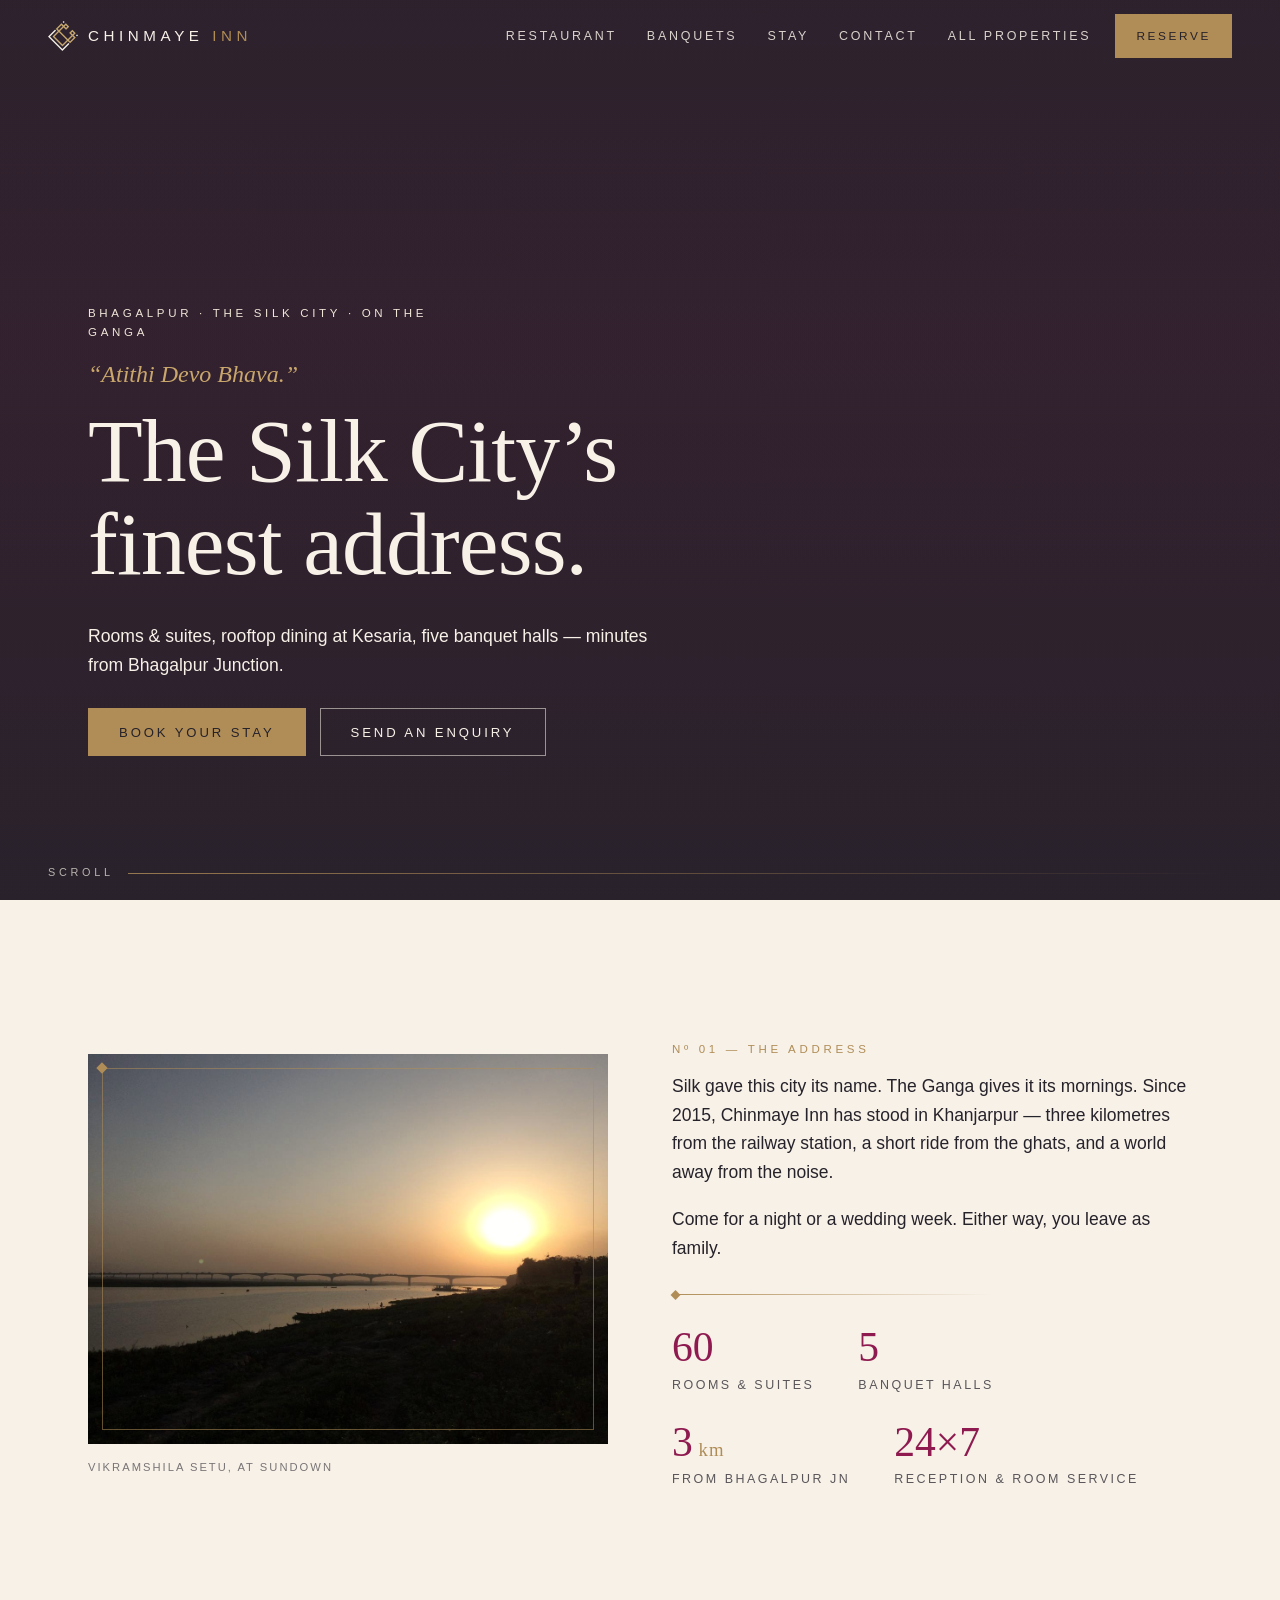
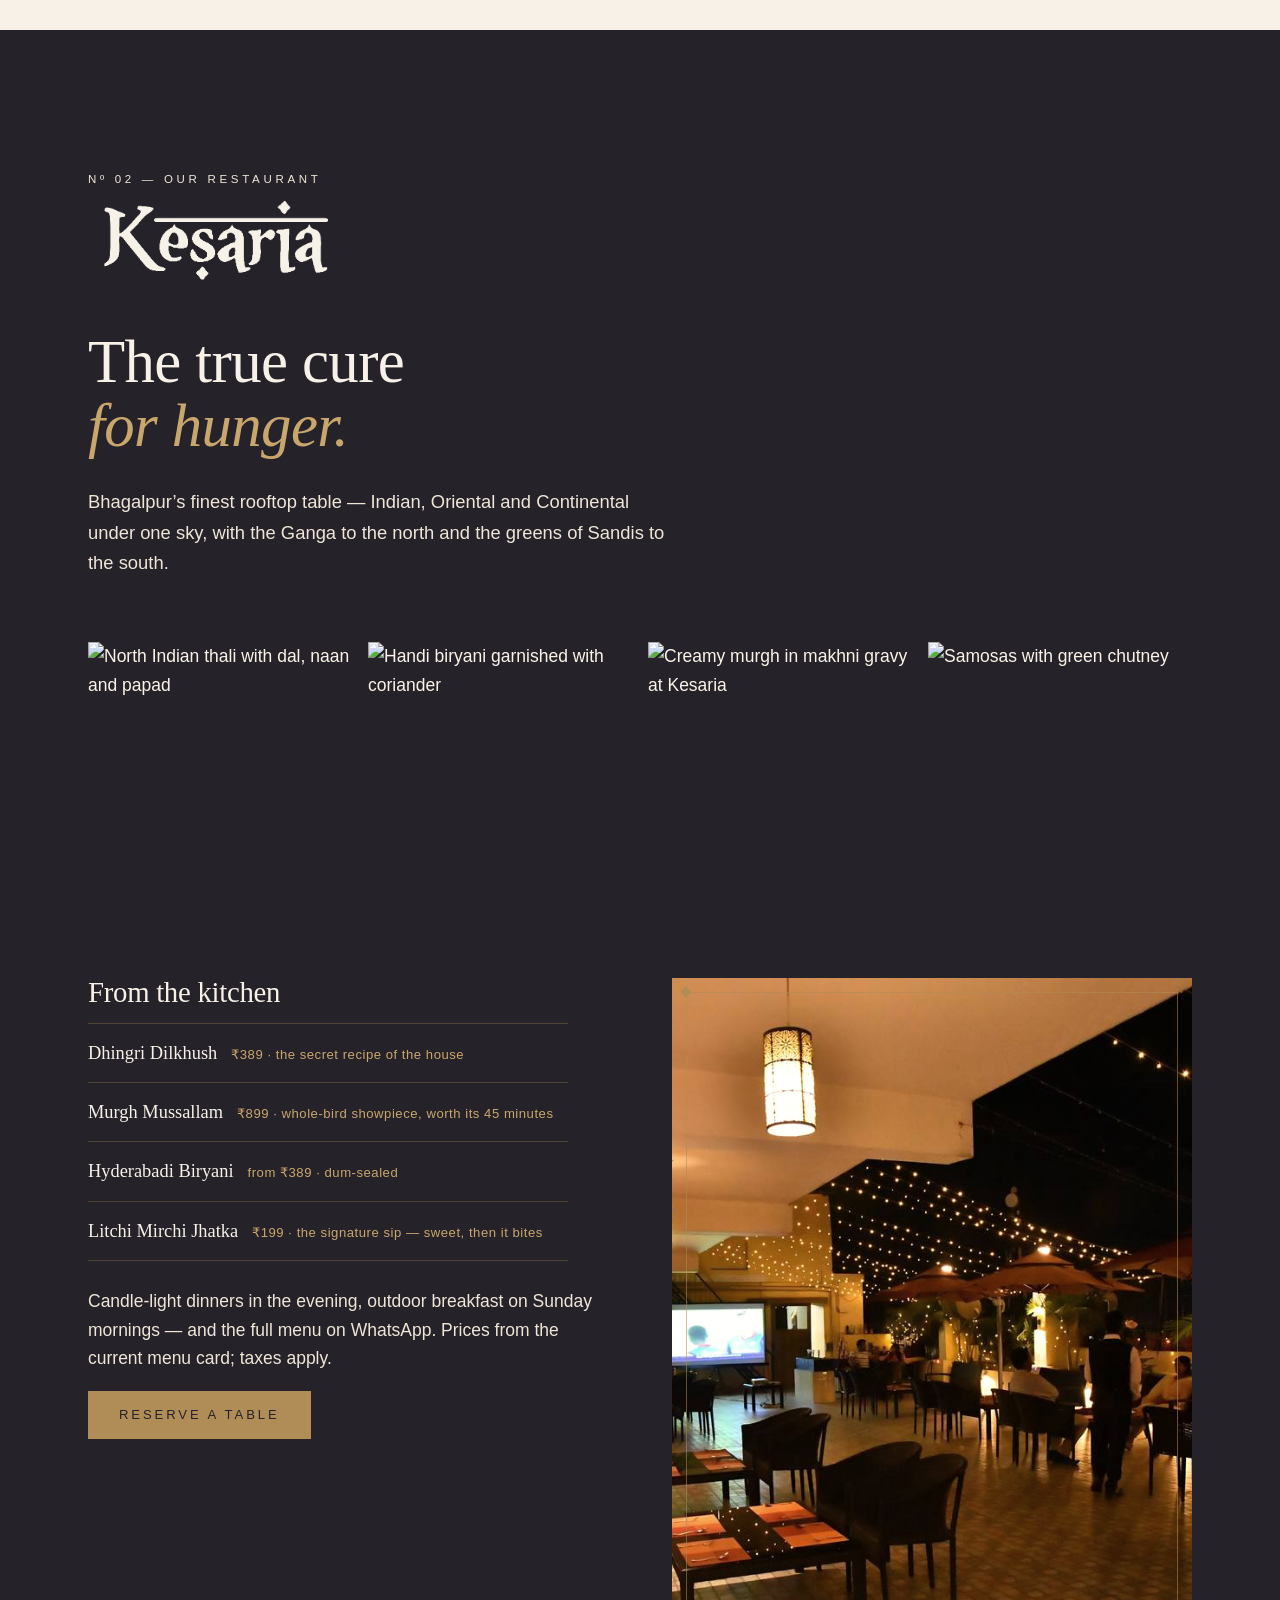
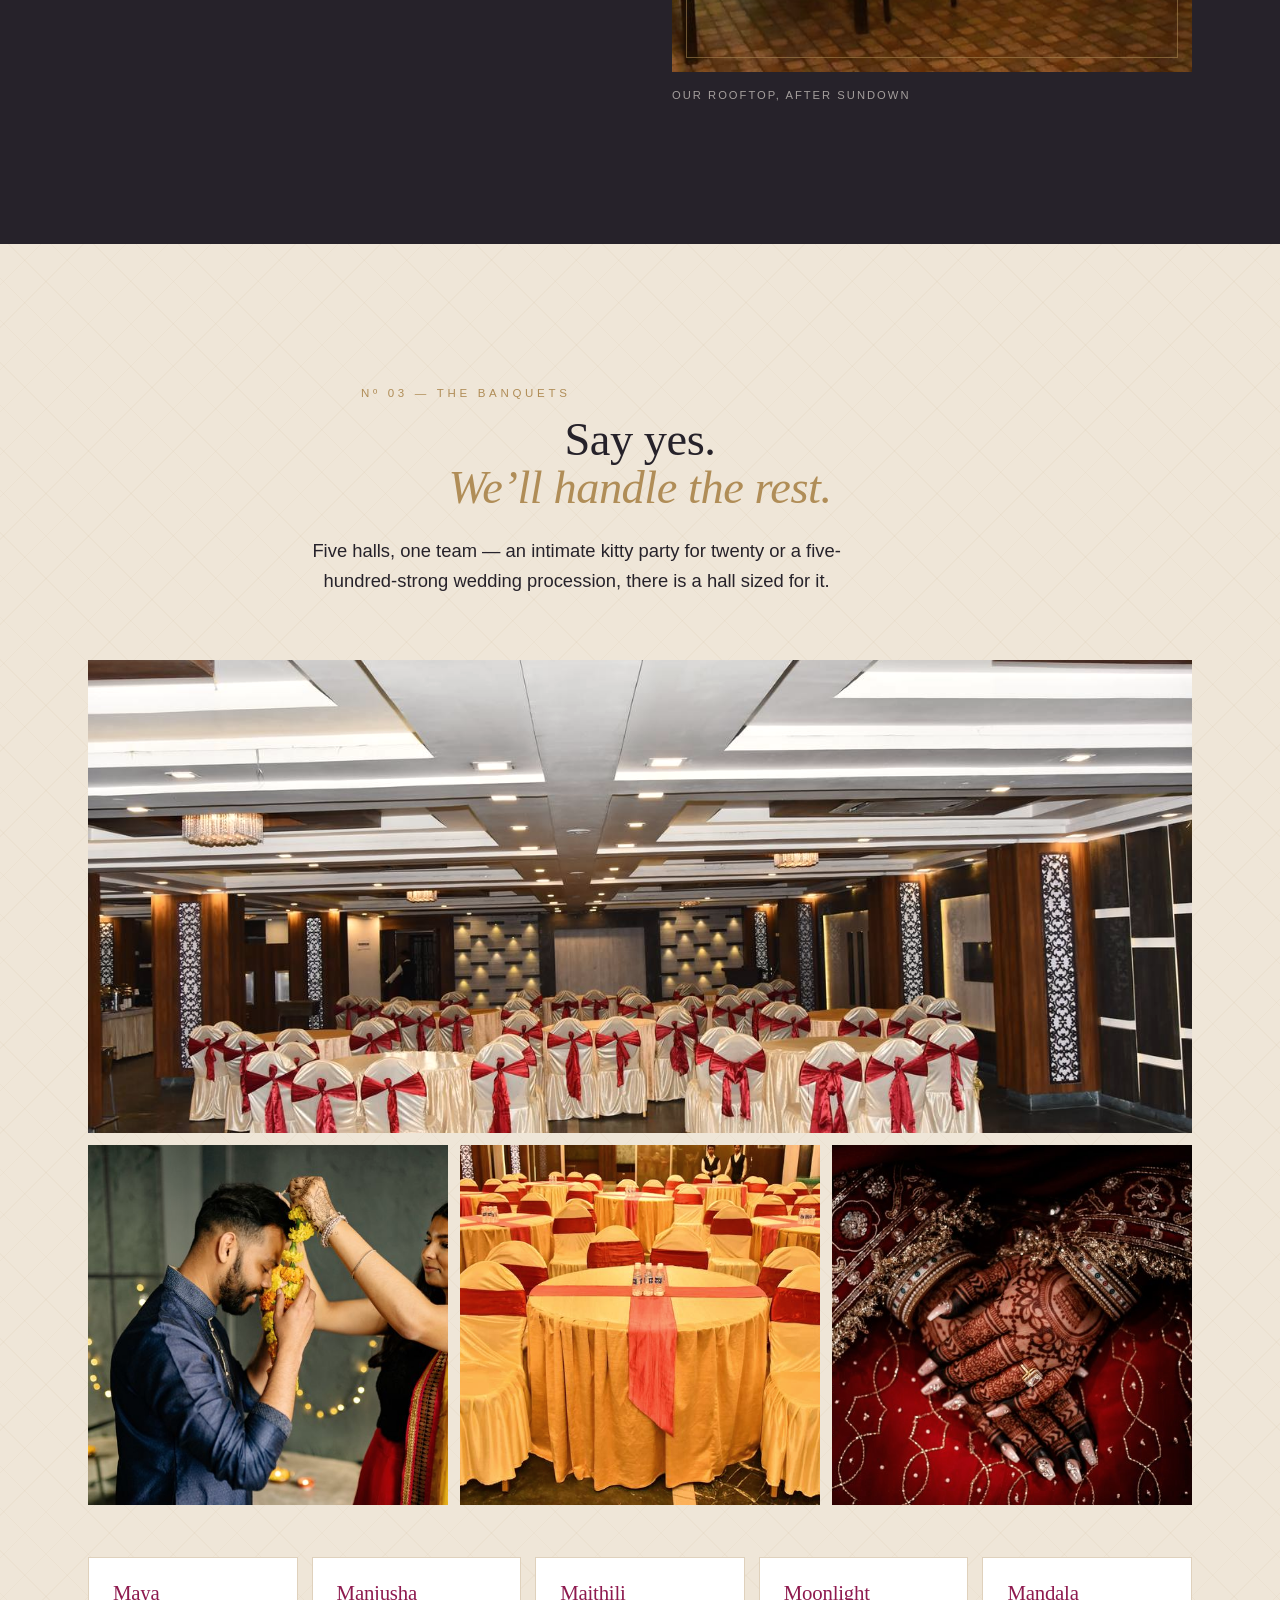
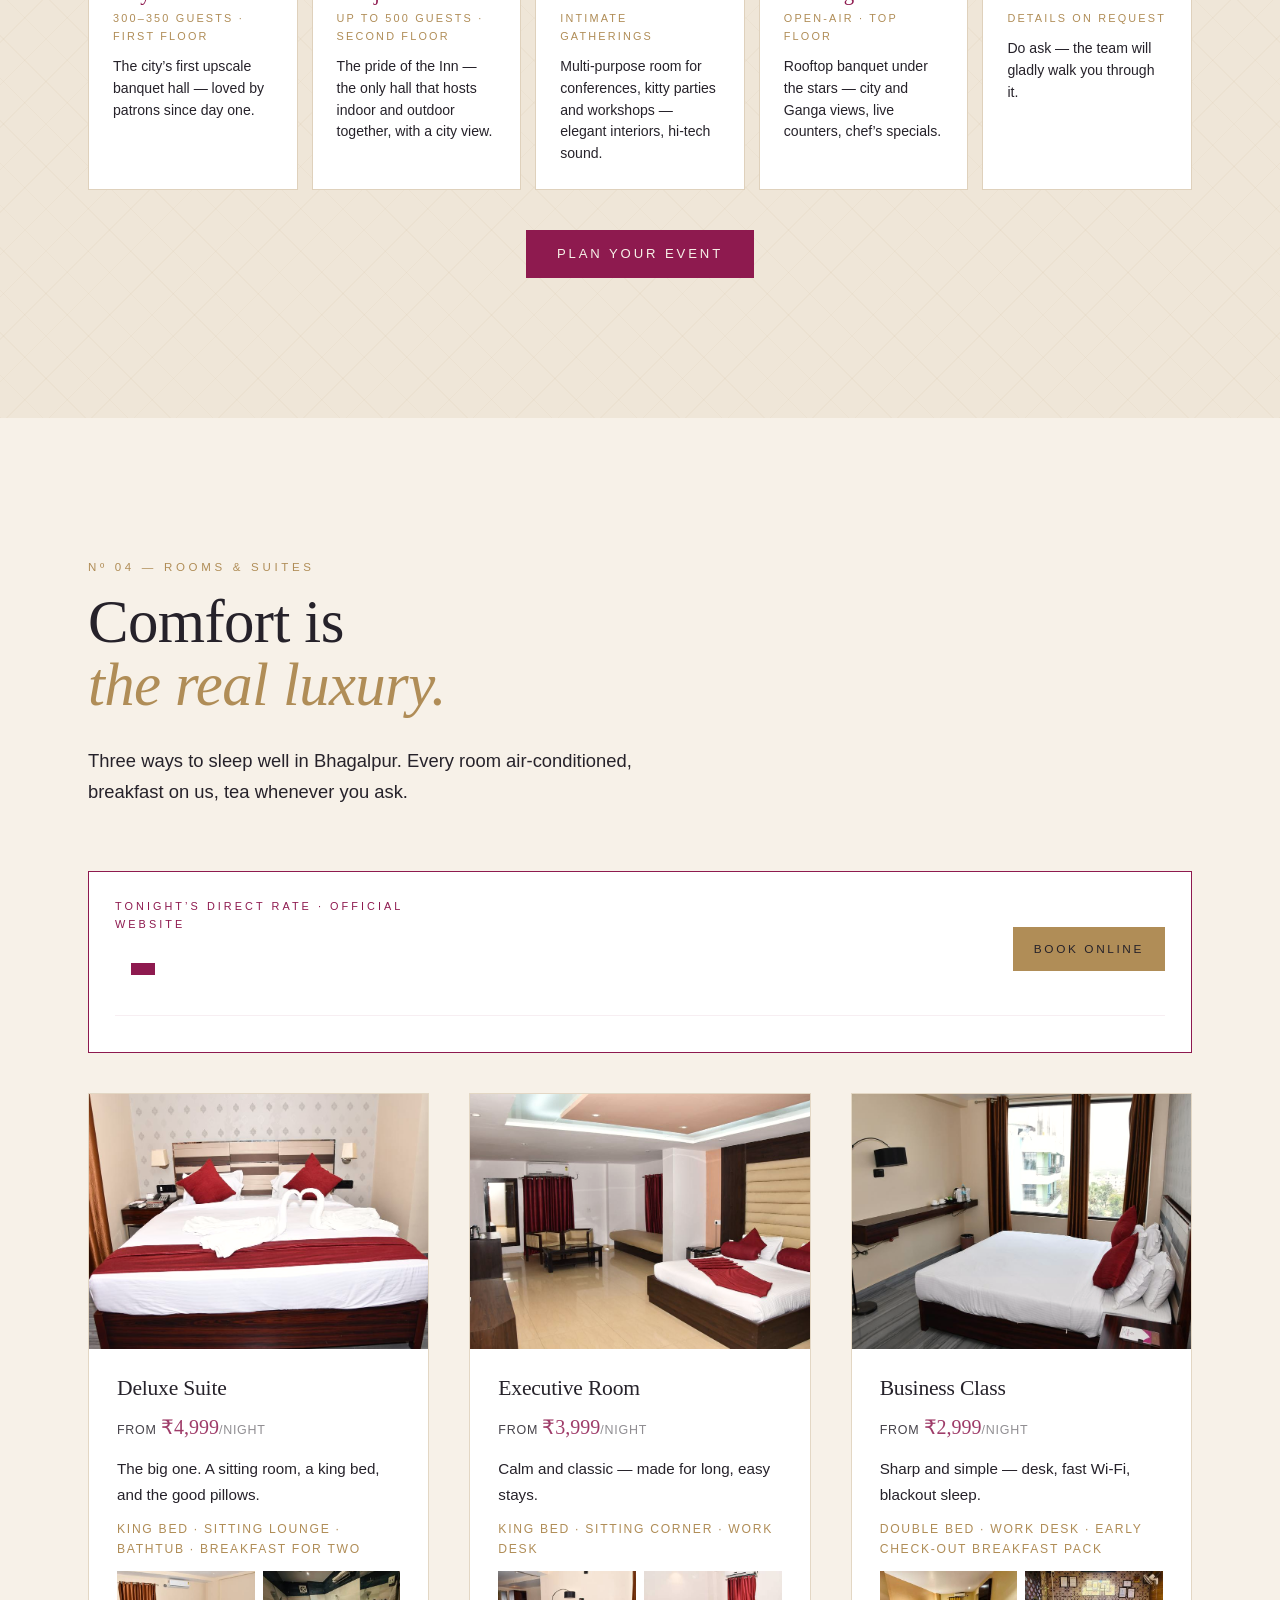
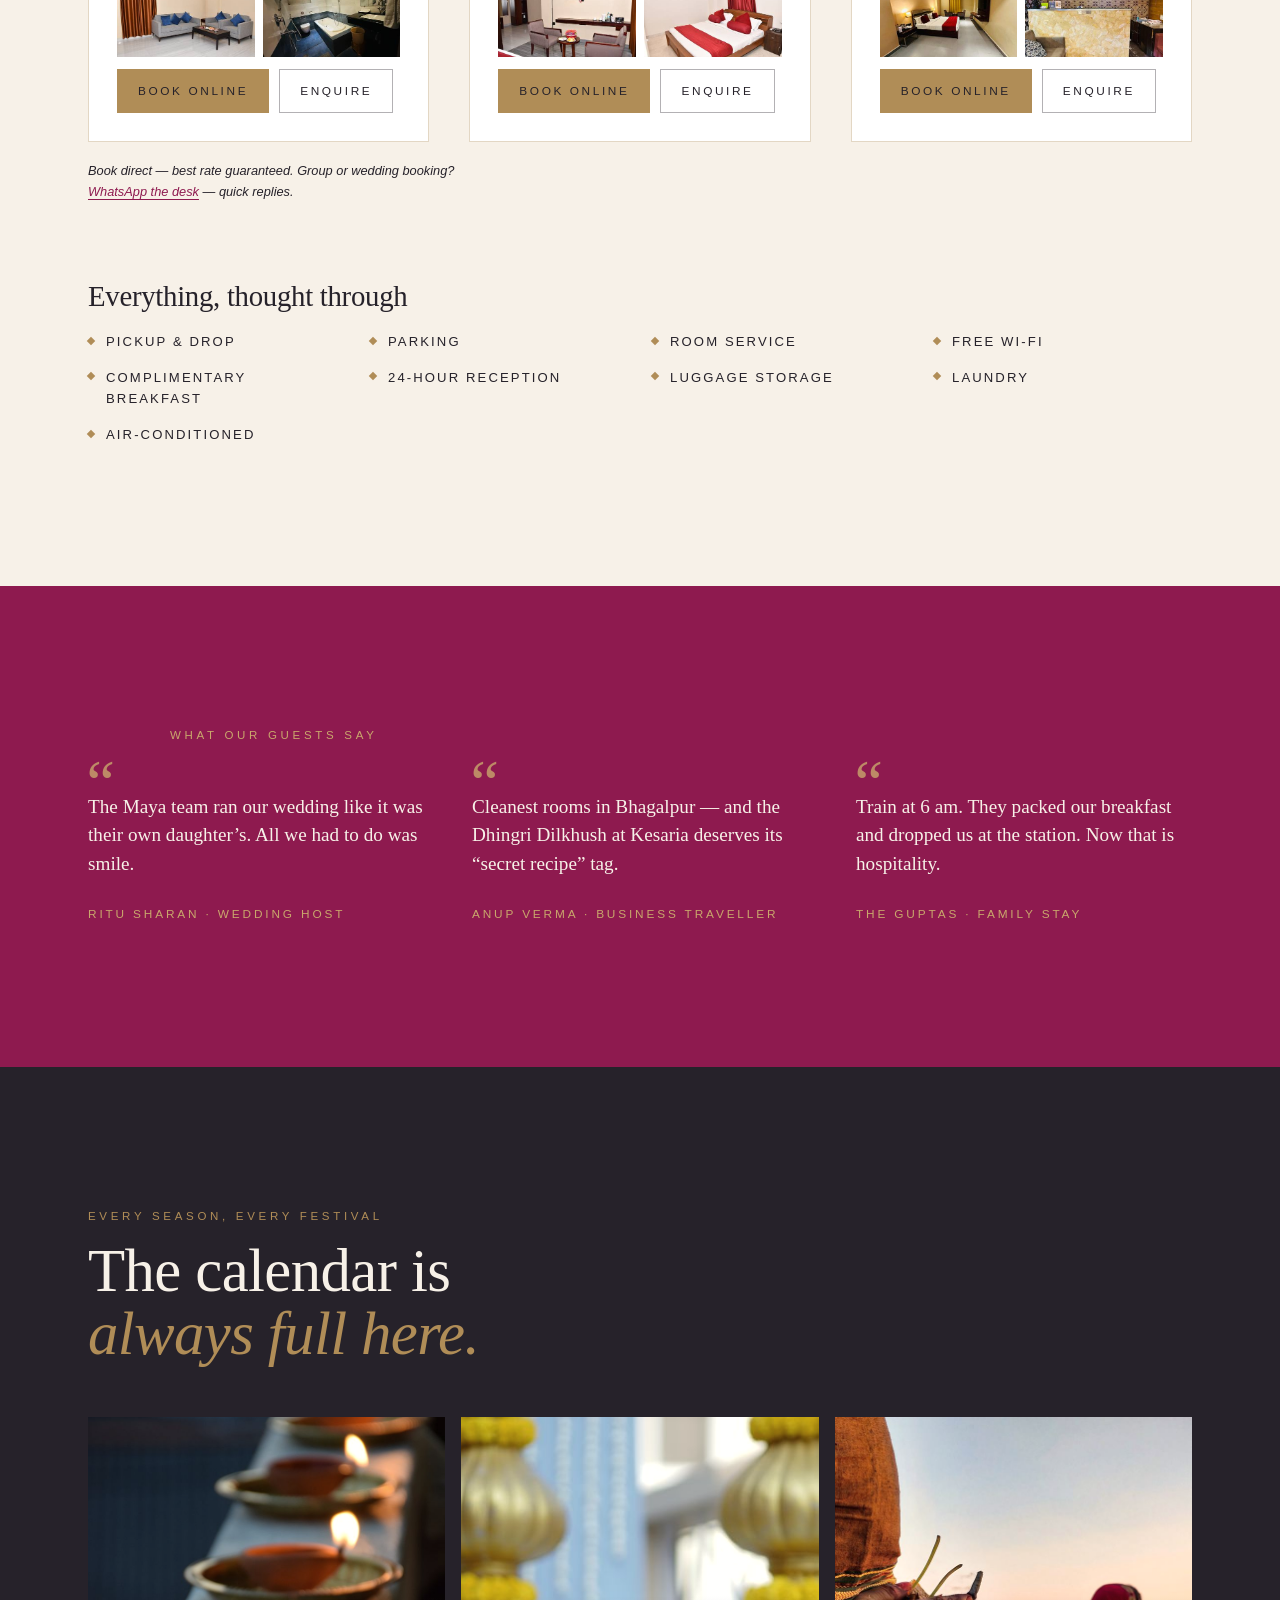
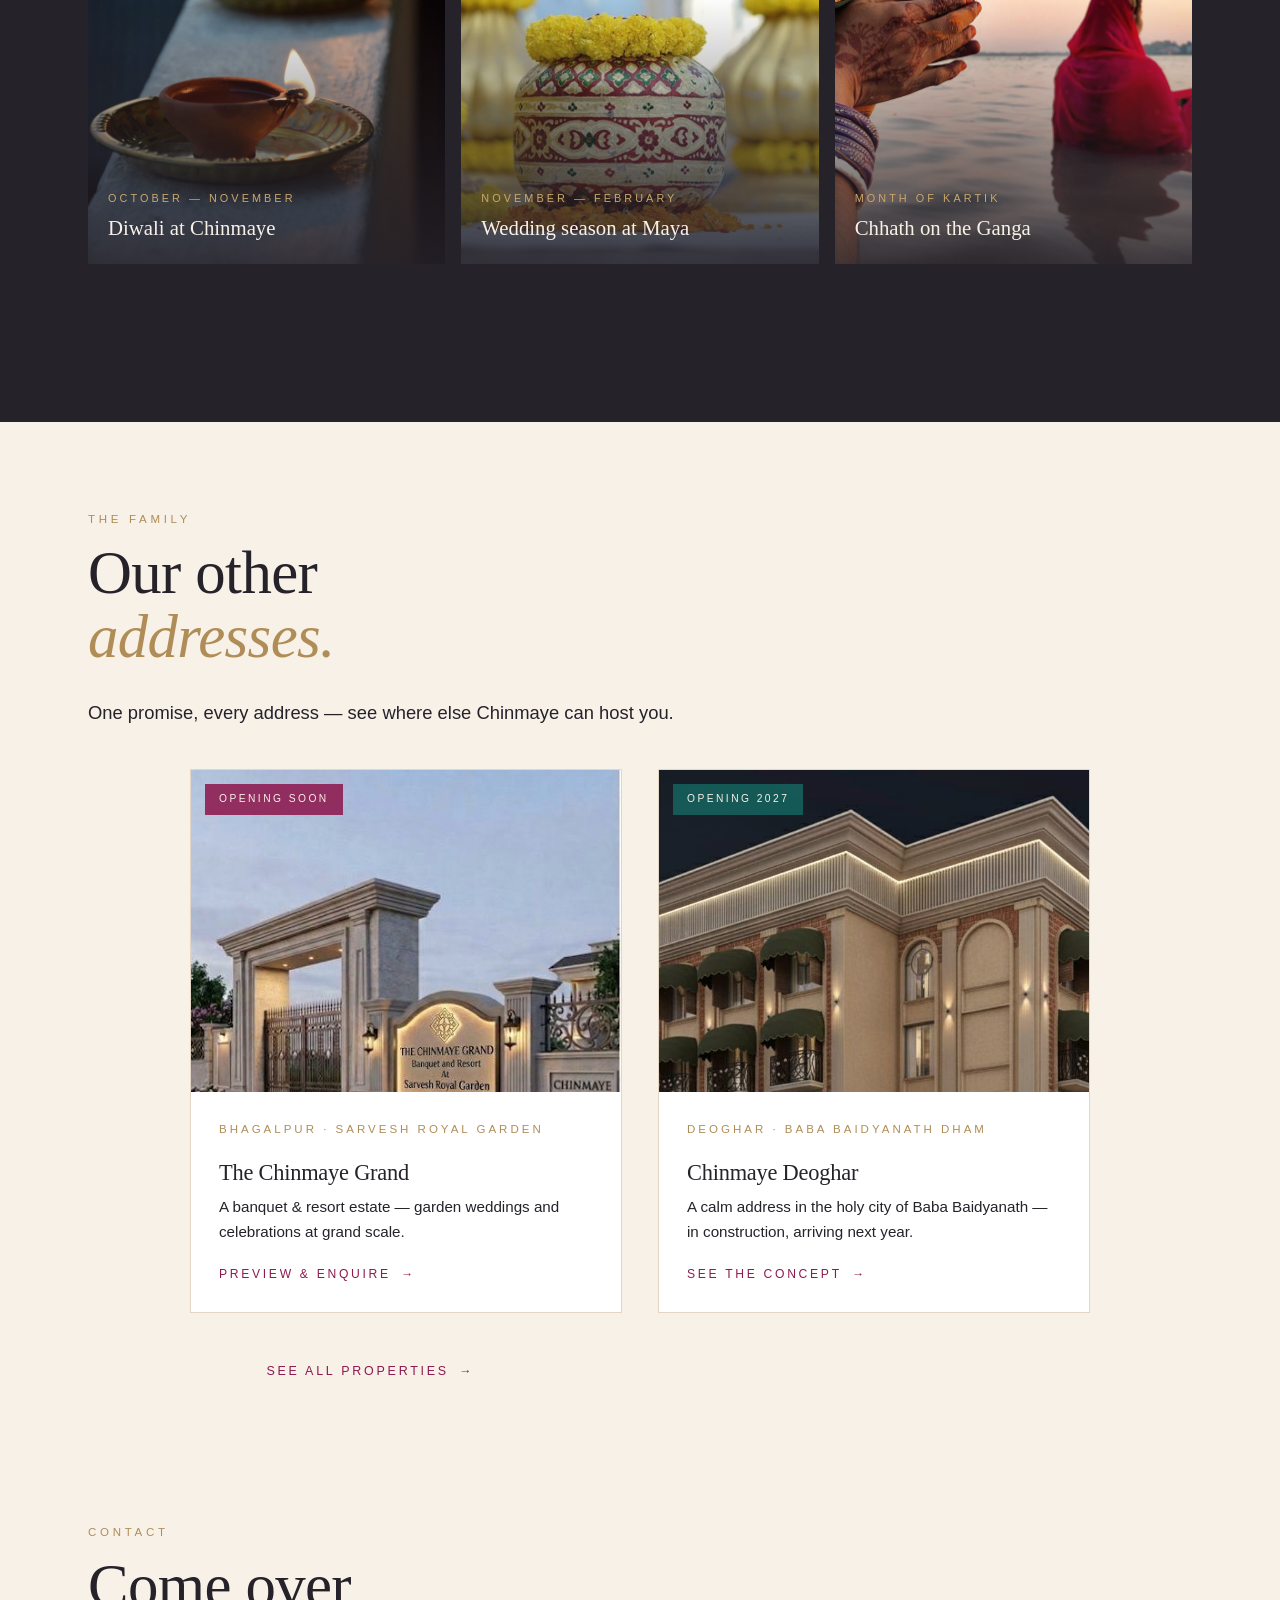
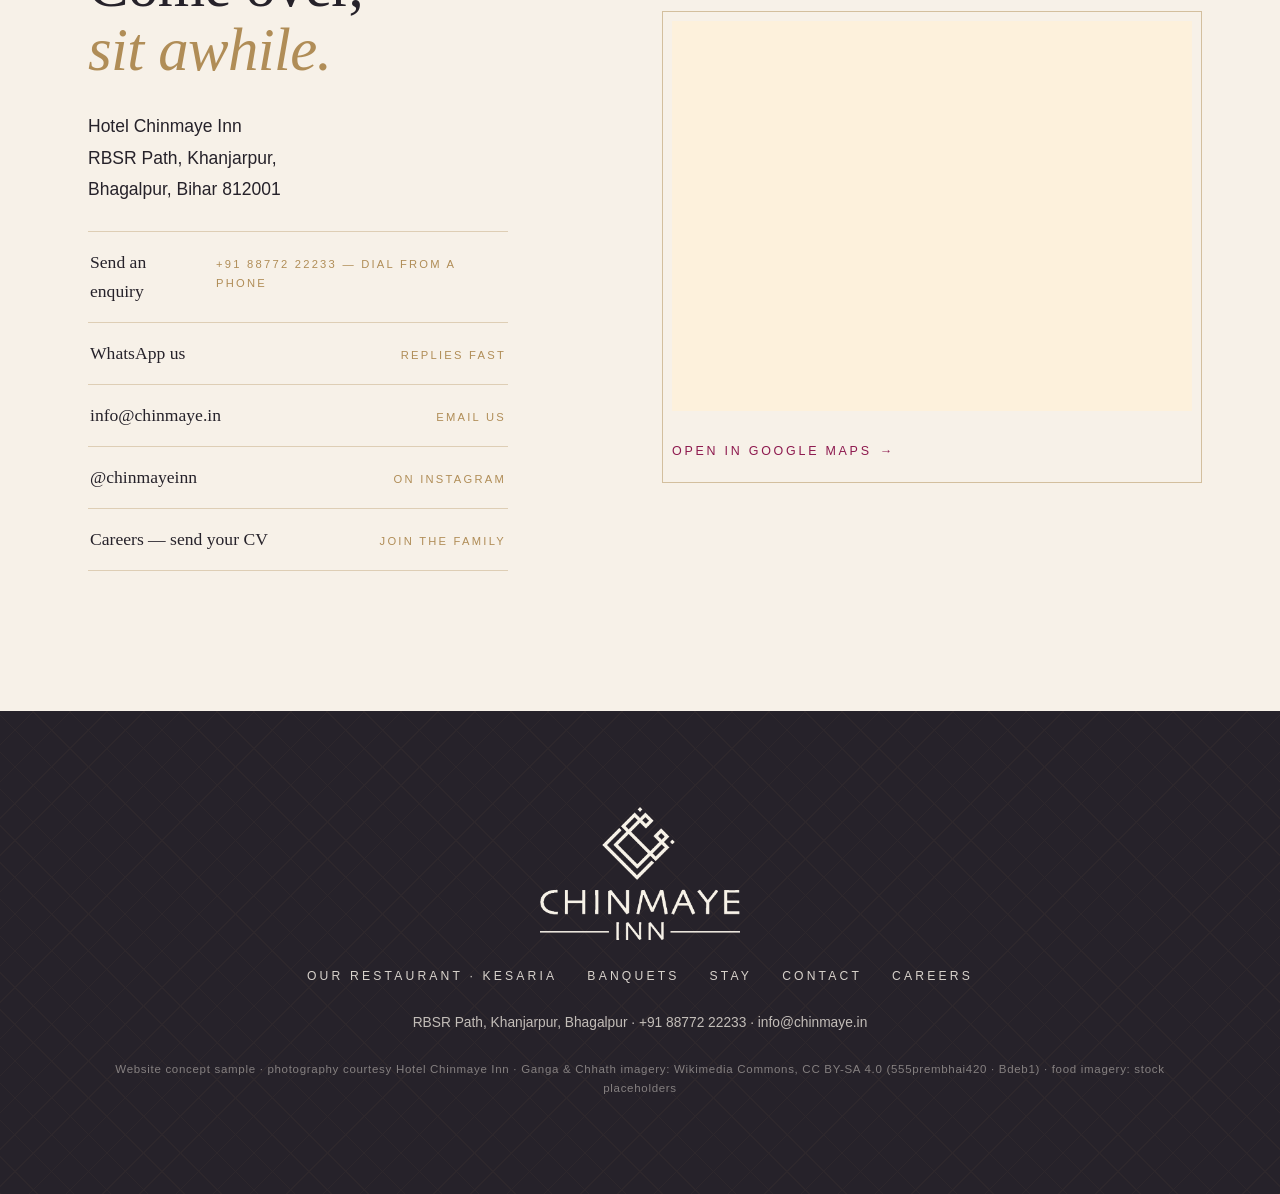
==== commit 003c79fb: "Hero opens on the daytime facade shot, banquet hall follows in the slideshow Co-Authored-By: Claude " ====
--- a/index.html
+++ b/index.html
@@ -32,7 +32,7 @@
   <link rel="preload" as="font" type="font/woff2" crossorigin href="https://fonts.gstatic.com/s/fraunces/v38/6NU78FyLNQOQZAnv9bYEvDiIdE9Ea92uemAk_WBq8U_9v0c2Wa0KxC9TeP2Xz5c.woff2">
   <link rel="preload" as="font" type="font/woff2" crossorigin href="https://fonts.gstatic.com/s/jost/v20/92zatBhPNqw73oTd4jQmfxI.woff2">
   <link rel="preload" as="image" fetchpriority="high"
-        imagesrcset="assets/img/hero-maya-800.jpg 800w, assets/img/hero-maya-1080.jpg 1080w, assets/img/hero-maya-1600.jpg 1400w"
+        imagesrcset="assets/img/hero-facade-800.jpg 800w, assets/img/hero-facade-1080.jpg 1080w, assets/img/hero-facade-1400.jpg 1400w"
         imagesizes="100vw">
   <link rel="stylesheet" href="css/site.css">
 
@@ -268,12 +268,12 @@
     <!-- ======================= HERO ======================= -->
     <section class="hero" aria-label="Welcome">
       <div class="hero-slides" aria-hidden="true">
-        <img class="hero-slide s1" src="assets/img/hero-maya-1080.jpg"
-             srcset="assets/img/hero-maya-800.jpg 800w, assets/img/hero-maya-1080.jpg 1080w, assets/img/hero-maya-1600.jpg 1400w"
+        <img class="hero-slide s1" src="assets/img/hero-facade-1080.jpg"
+             srcset="assets/img/hero-facade-800.jpg 800w, assets/img/hero-facade-1080.jpg 1080w, assets/img/hero-facade-1400.jpg 1400w"
              sizes="100vw" alt="" fetchpriority="high" decoding="async">
         <!-- slides 2-3 load after window.load so they never compete with the LCP image -->
-        <img class="hero-slide s2" data-src="assets/img/hero-facade-1080.jpg"
-             data-srcset="assets/img/hero-facade-800.jpg 800w, assets/img/hero-facade-1080.jpg 1080w, assets/img/hero-facade-1400.jpg 1400w"
+        <img class="hero-slide s2" data-src="assets/img/hero-maya-1080.jpg"
+             data-srcset="assets/img/hero-maya-800.jpg 800w, assets/img/hero-maya-1080.jpg 1080w, assets/img/hero-maya-1600.jpg 1400w"
              sizes="100vw" alt="" decoding="async">
         <img class="hero-slide s3" data-src="assets/img/kesaria-interior.jpg" alt="" decoding="async">
       </div>
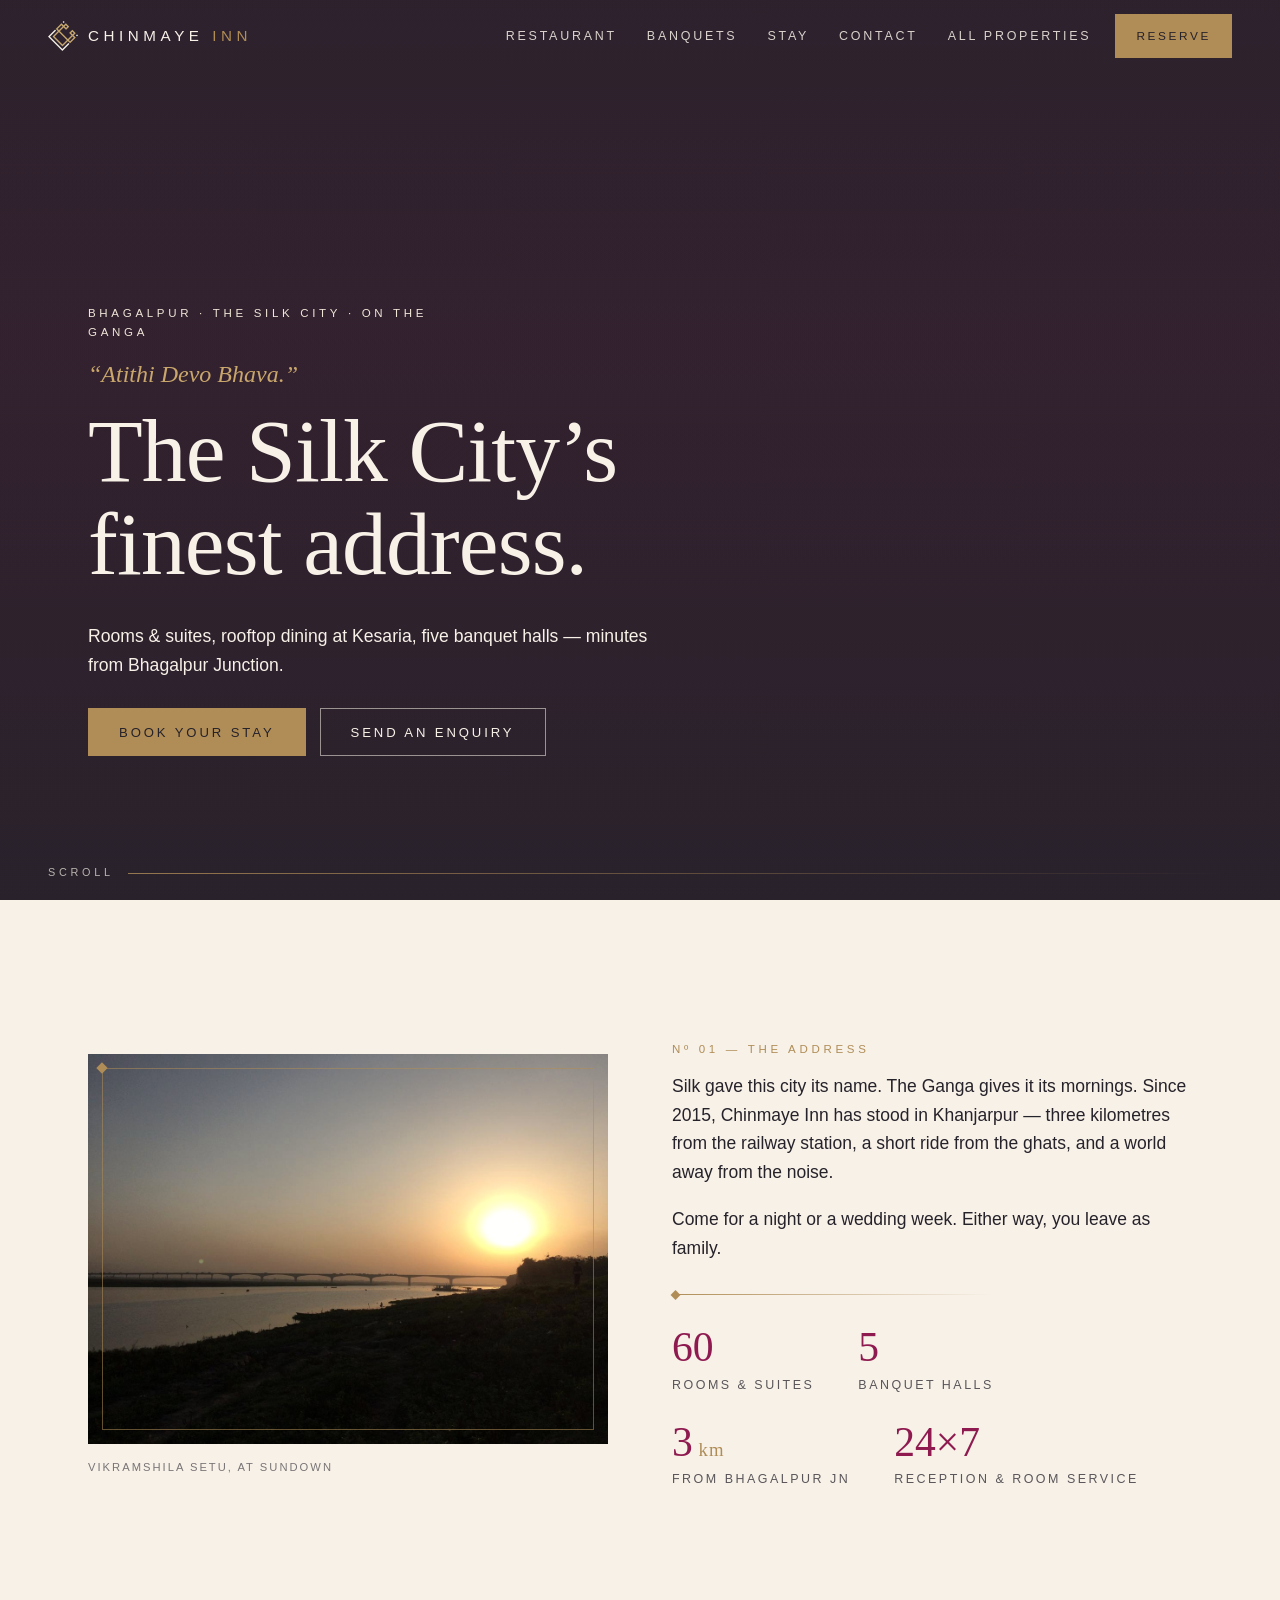
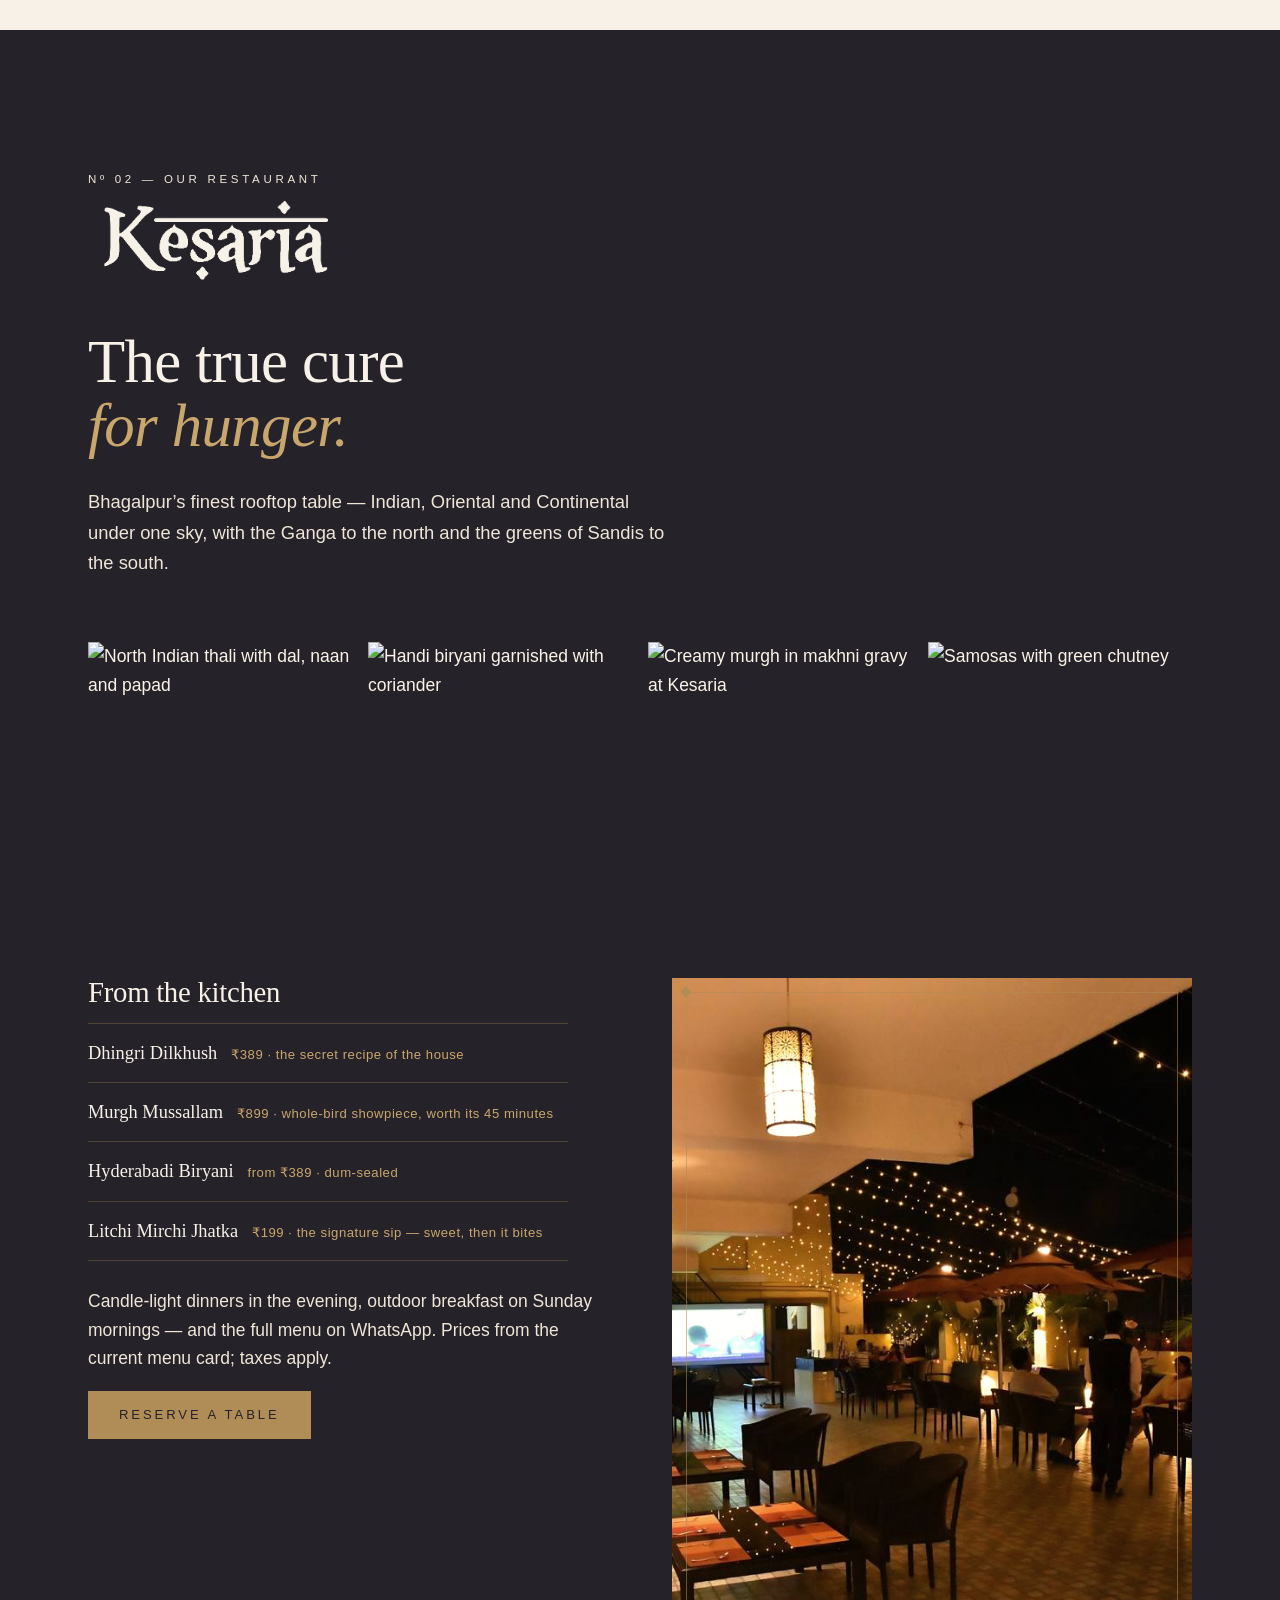
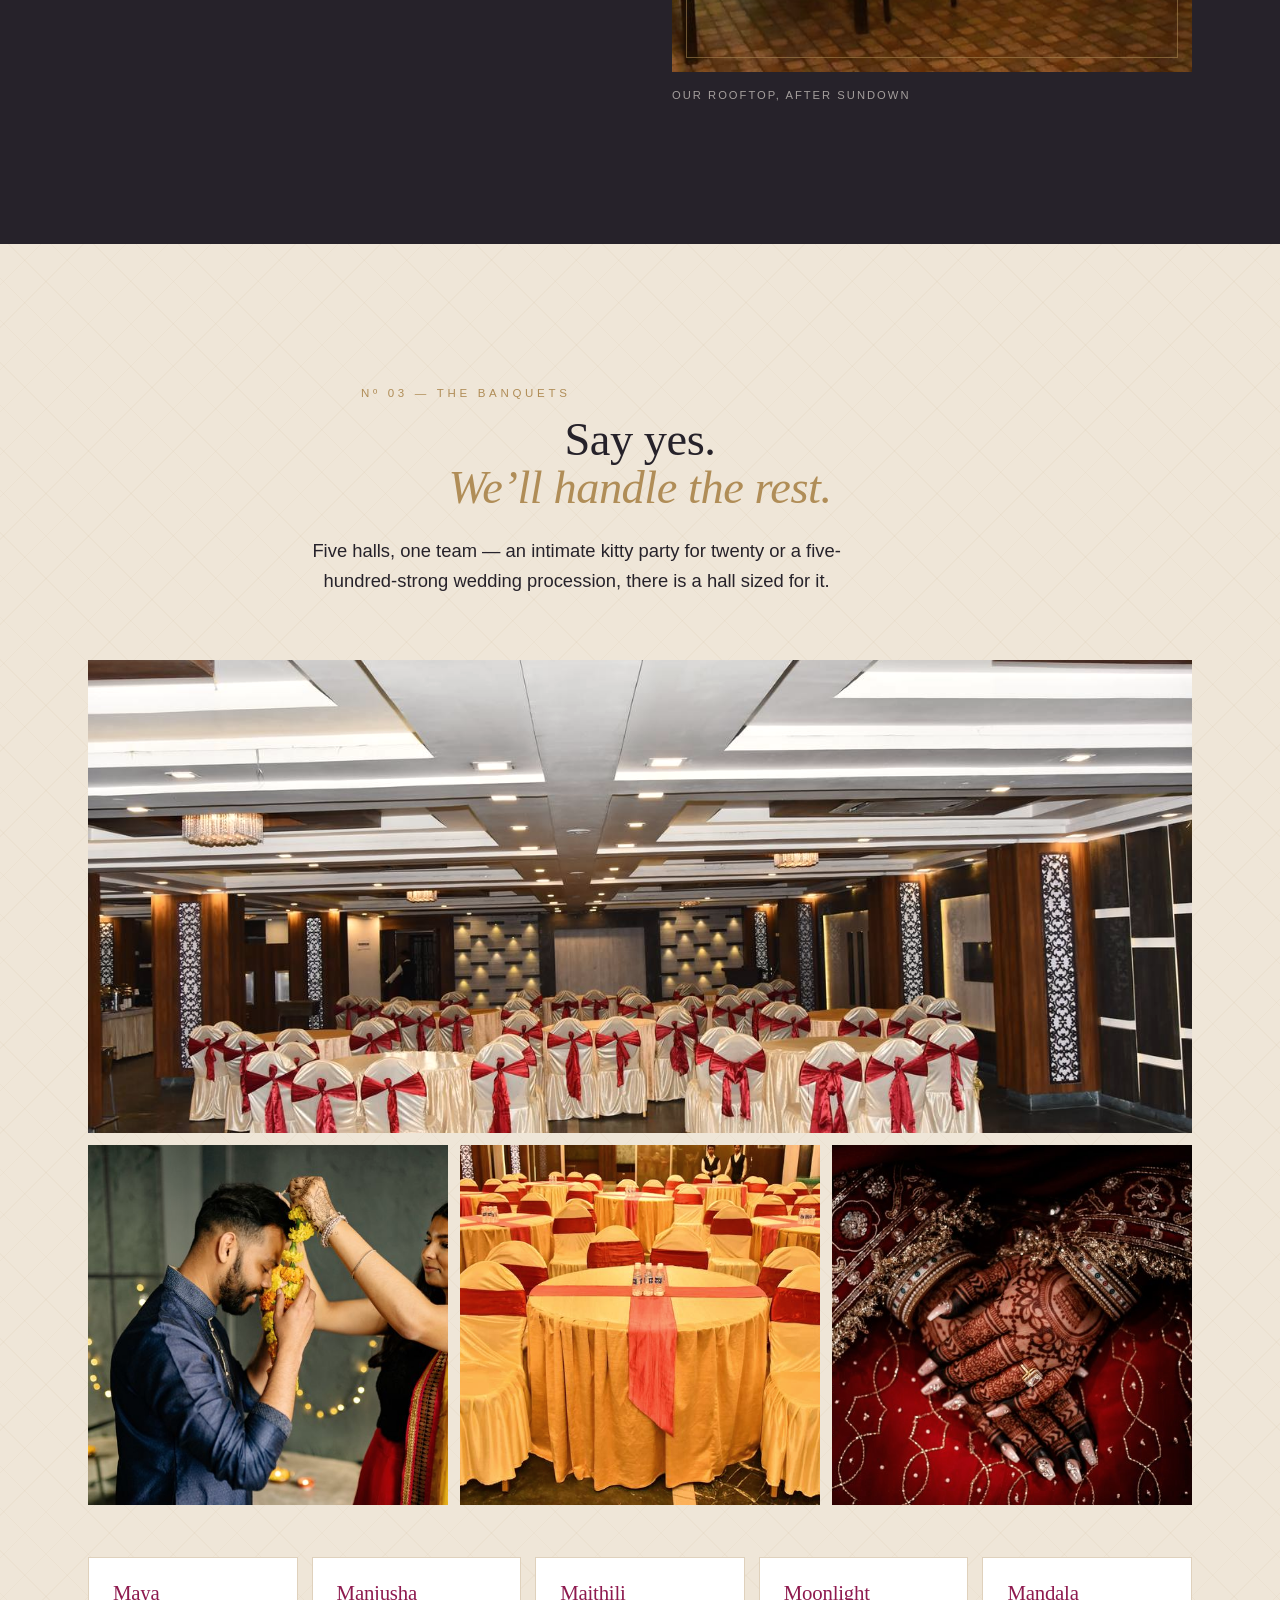
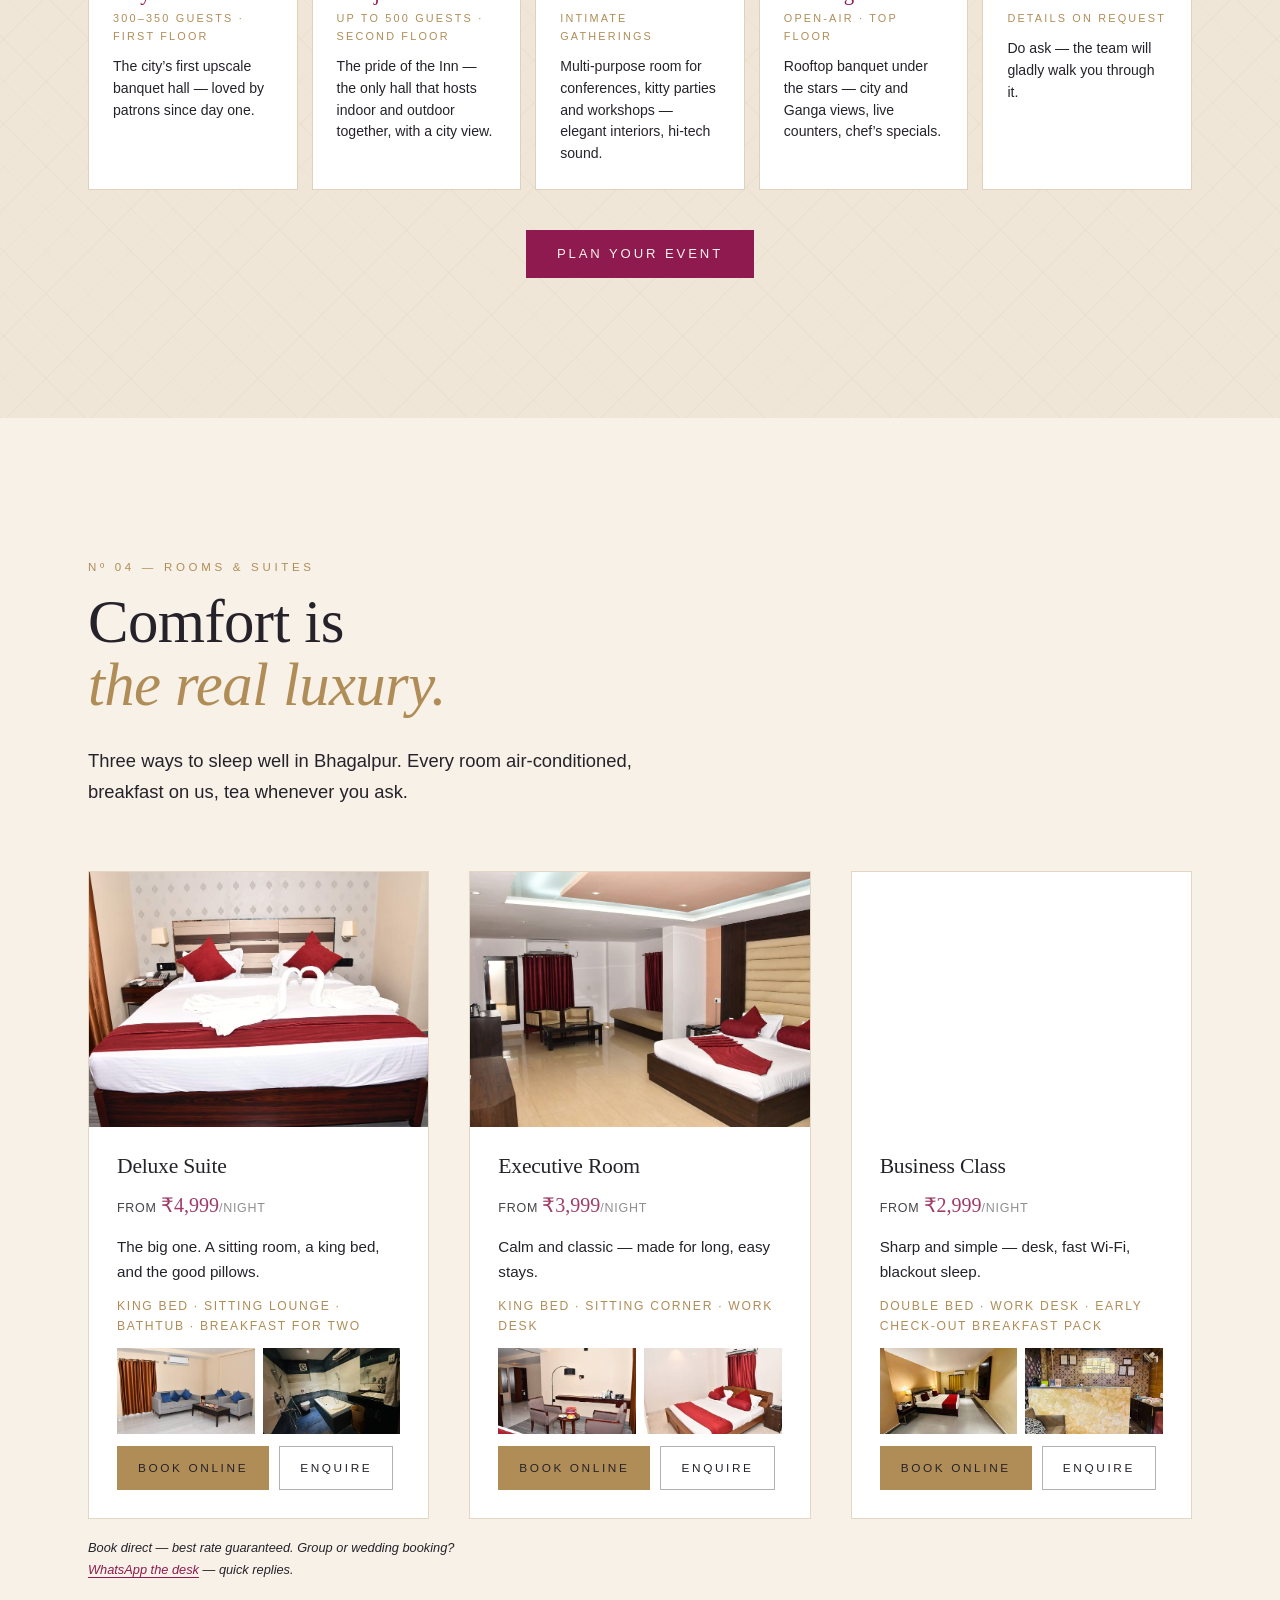
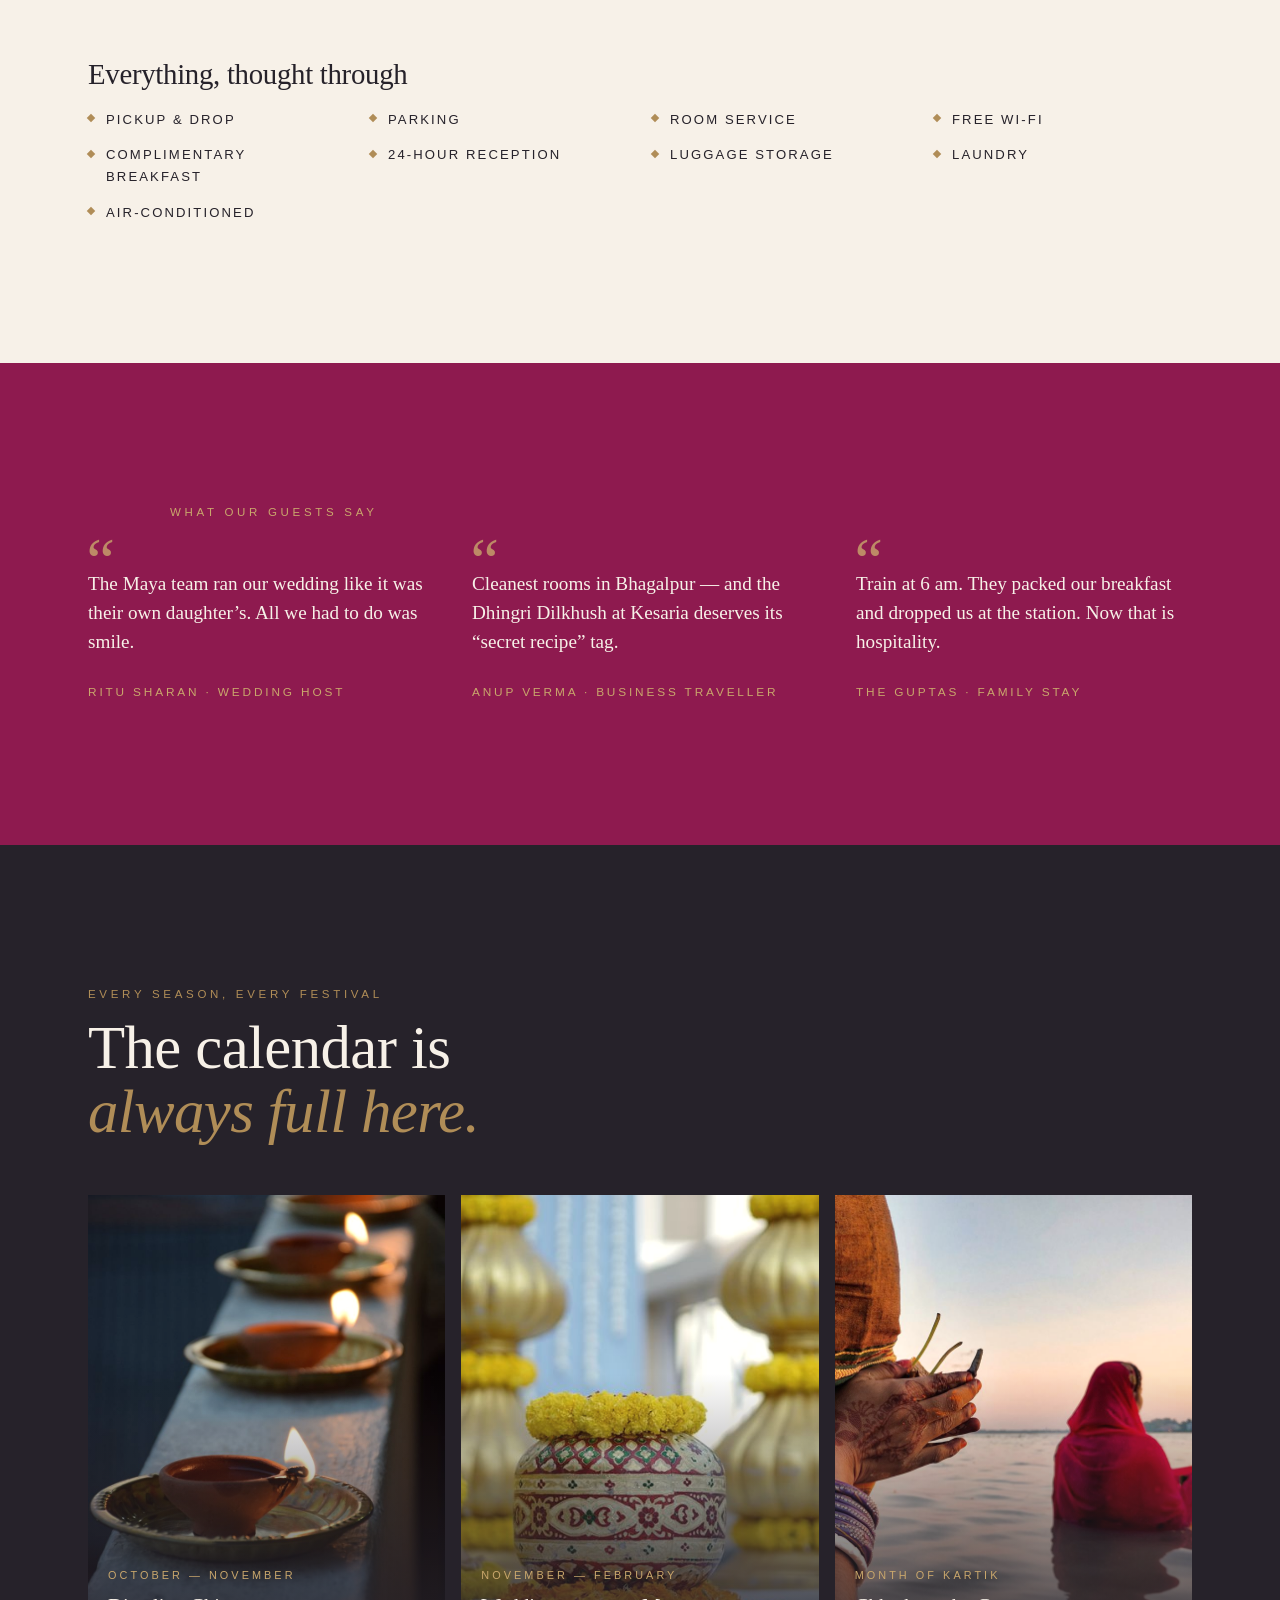
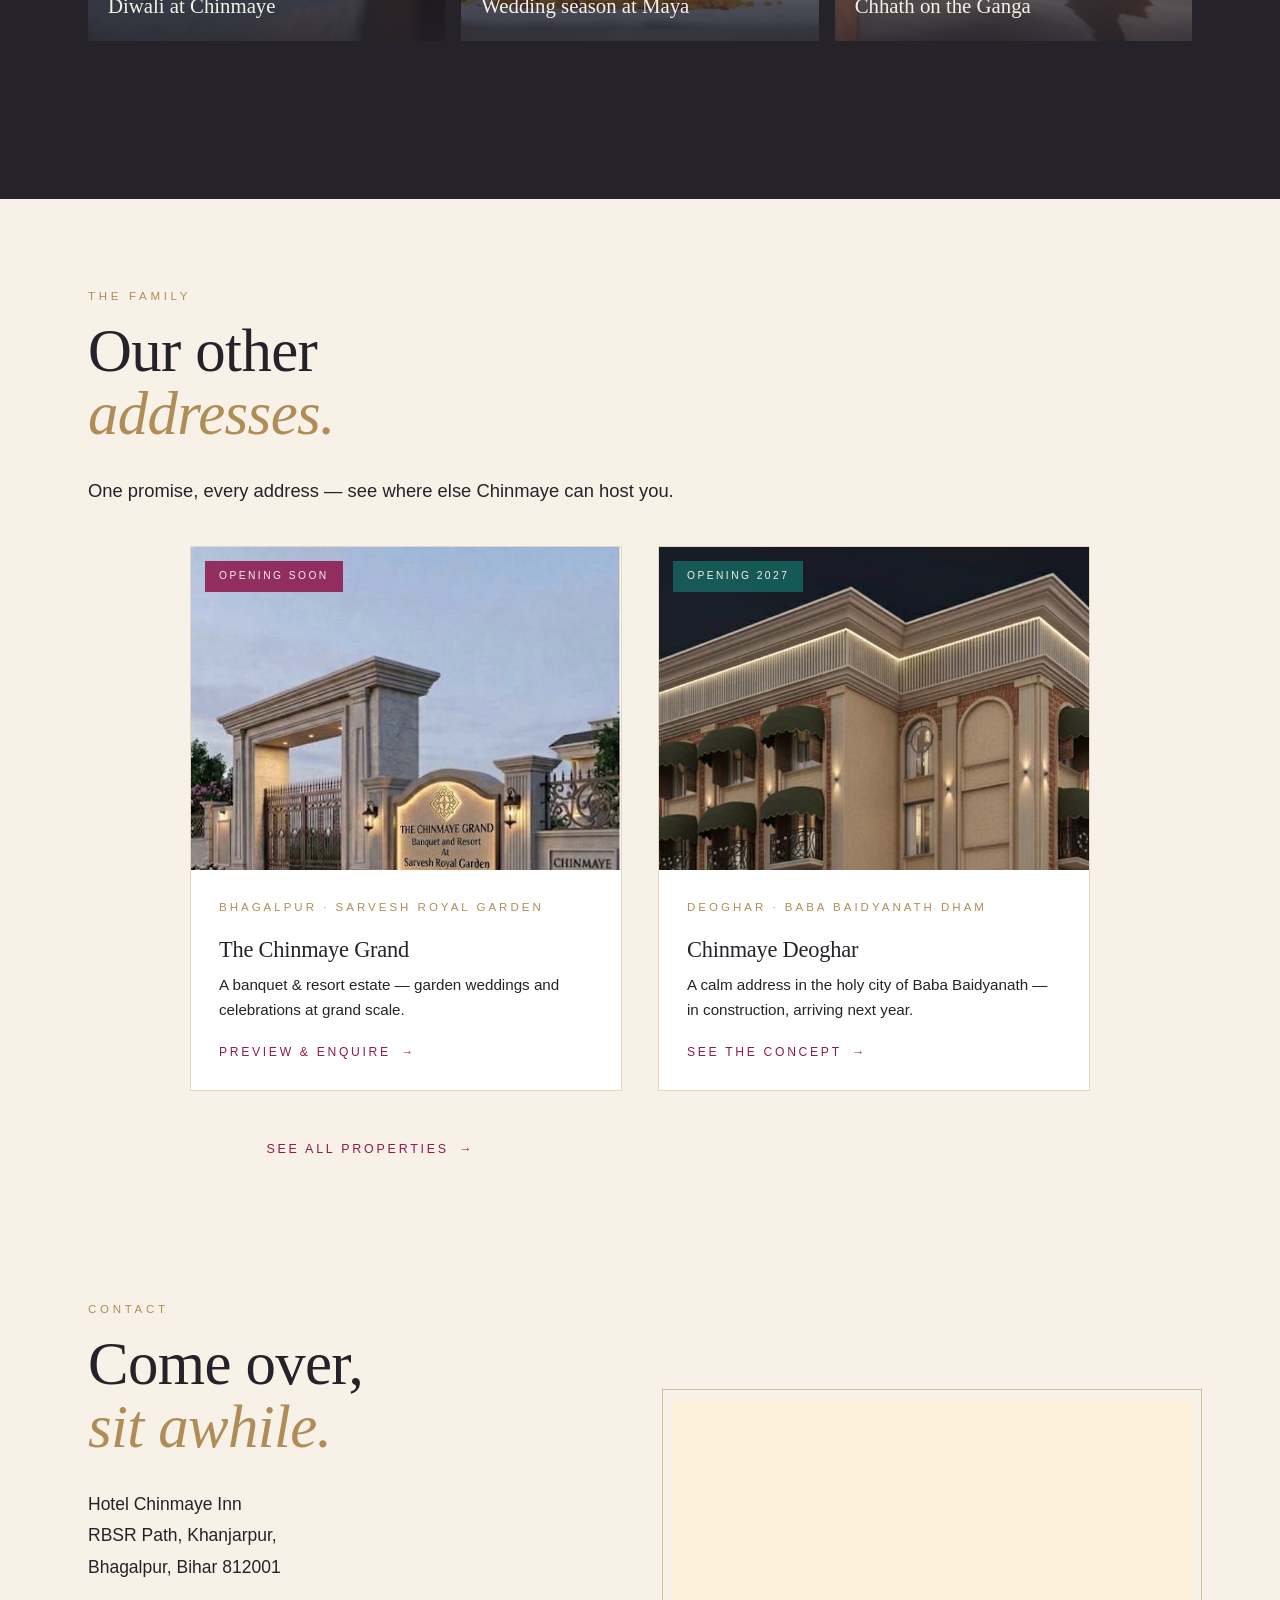
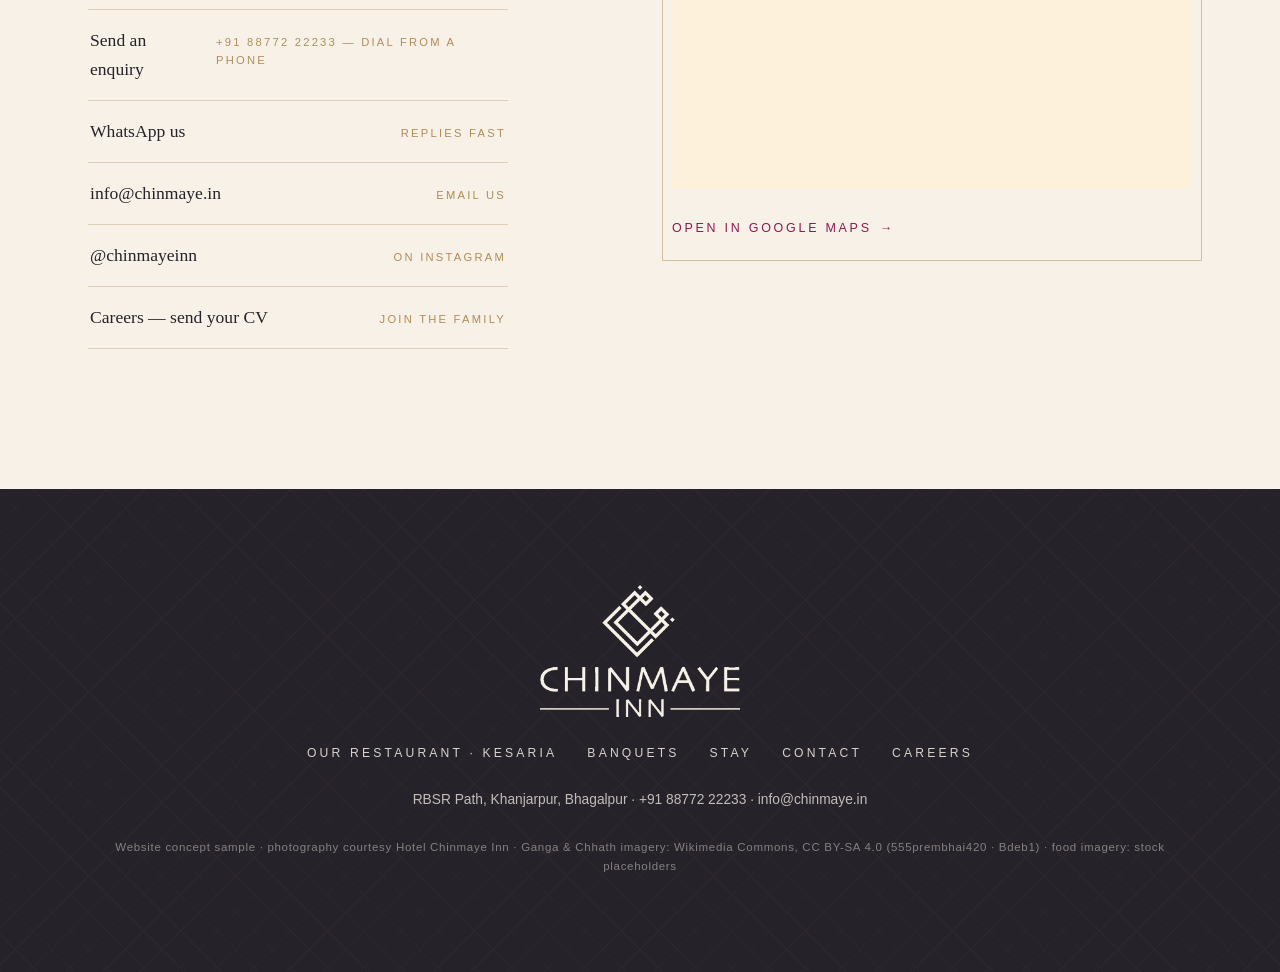
==== commit bdb4657e: "Rates pipeline hardening: hide empty strip, quote tomorrow when tonight sells out, midnight refresh," ====
--- a/index.html
+++ b/index.html
@@ -34,7 +34,7 @@
   <link rel="preload" as="image" fetchpriority="high"
         imagesrcset="assets/img/hero-facade-800.jpg 800w, assets/img/hero-facade-1080.jpg 1080w, assets/img/hero-facade-1400.jpg 1400w"
         imagesizes="100vw">
-  <link rel="stylesheet" href="css/site.css">
+  <link rel="stylesheet" href="css/site.css?v=2">
 
   <script type="application/ld+json">
 {
--- a/css/site.css
+++ b/css/site.css
@@ -792,6 +792,7 @@
 .hall-desc { margin: 0; font-size: .88rem; line-height: 1.55; }
 
 /* live direct-rate strip (fed by assets/rates.json) */
+.rate-strip[hidden] { display: none; } /* author display:flex must not defeat the hidden attribute */
 .rate-strip {
   display: flex; flex-wrap: wrap; align-items: center; justify-content: space-between;
   gap: 16px 24px; margin-bottom: clamp(28px, 4vw, 40px);
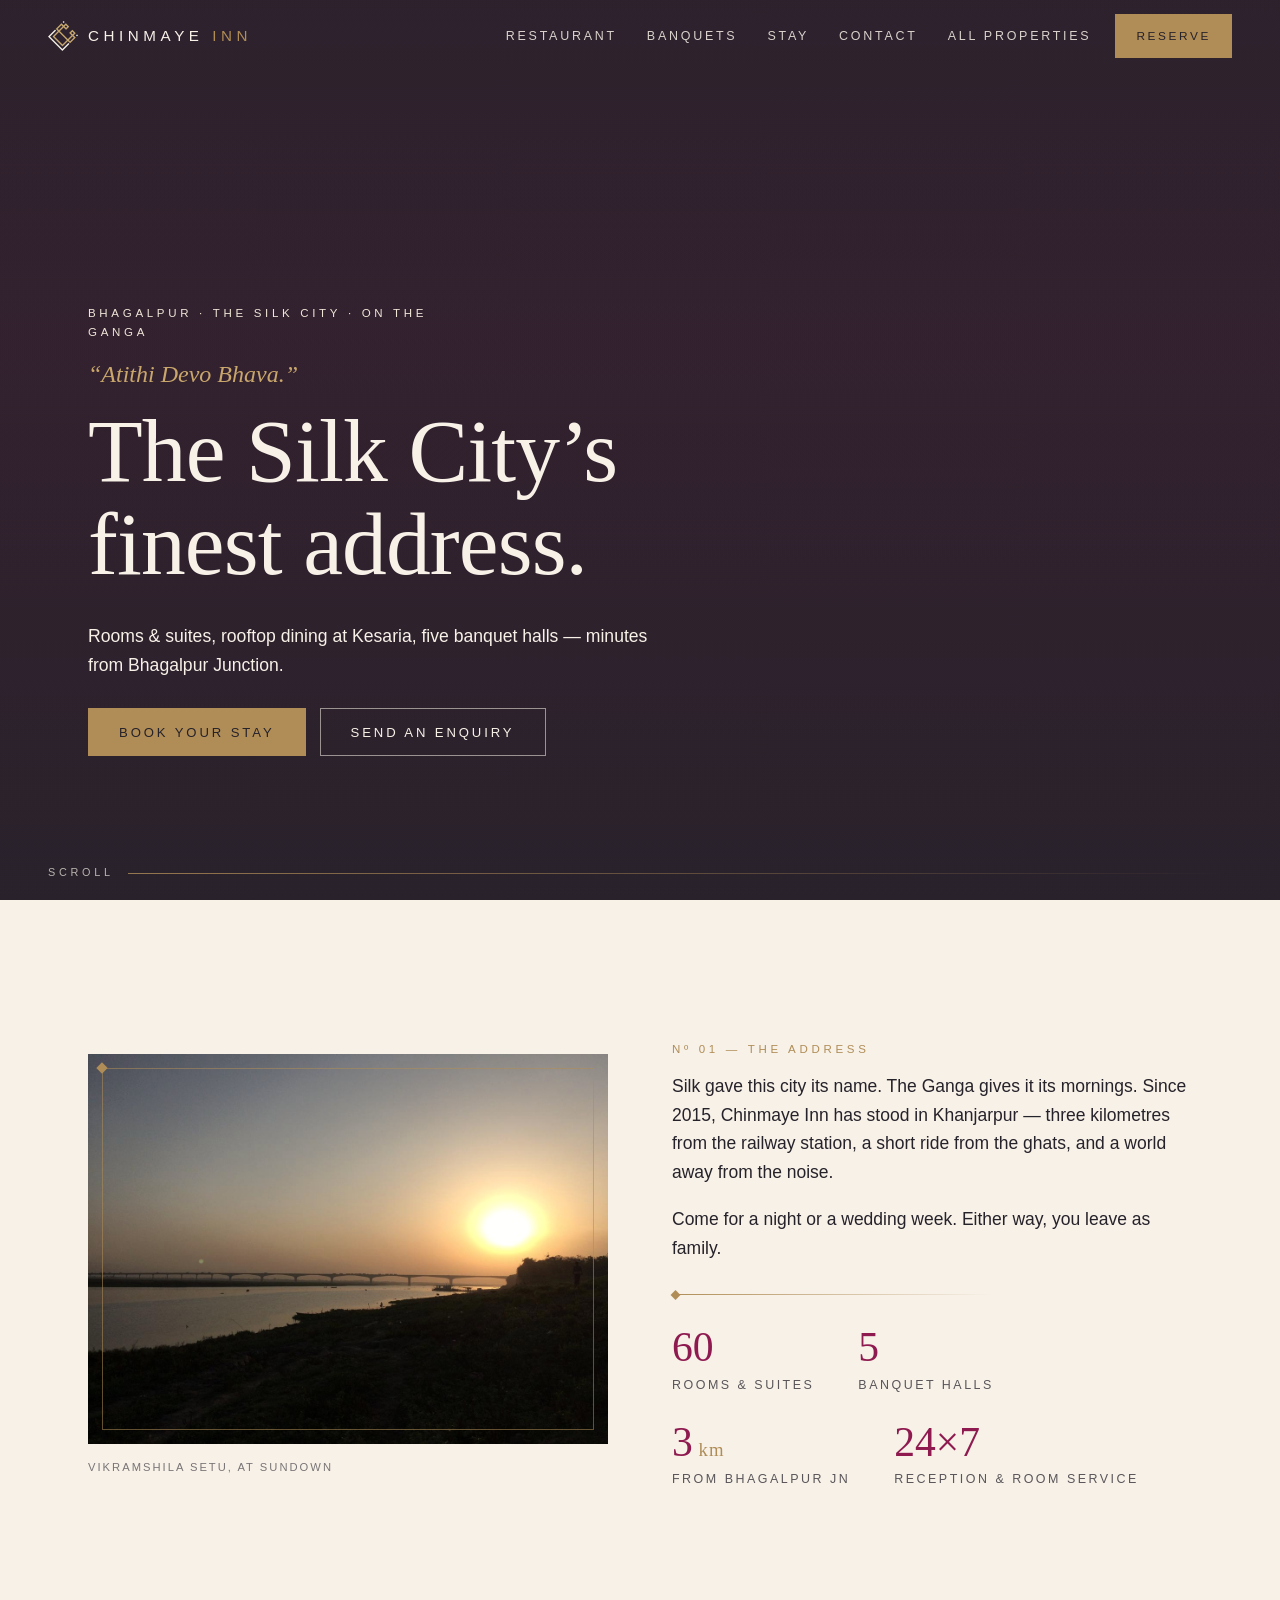
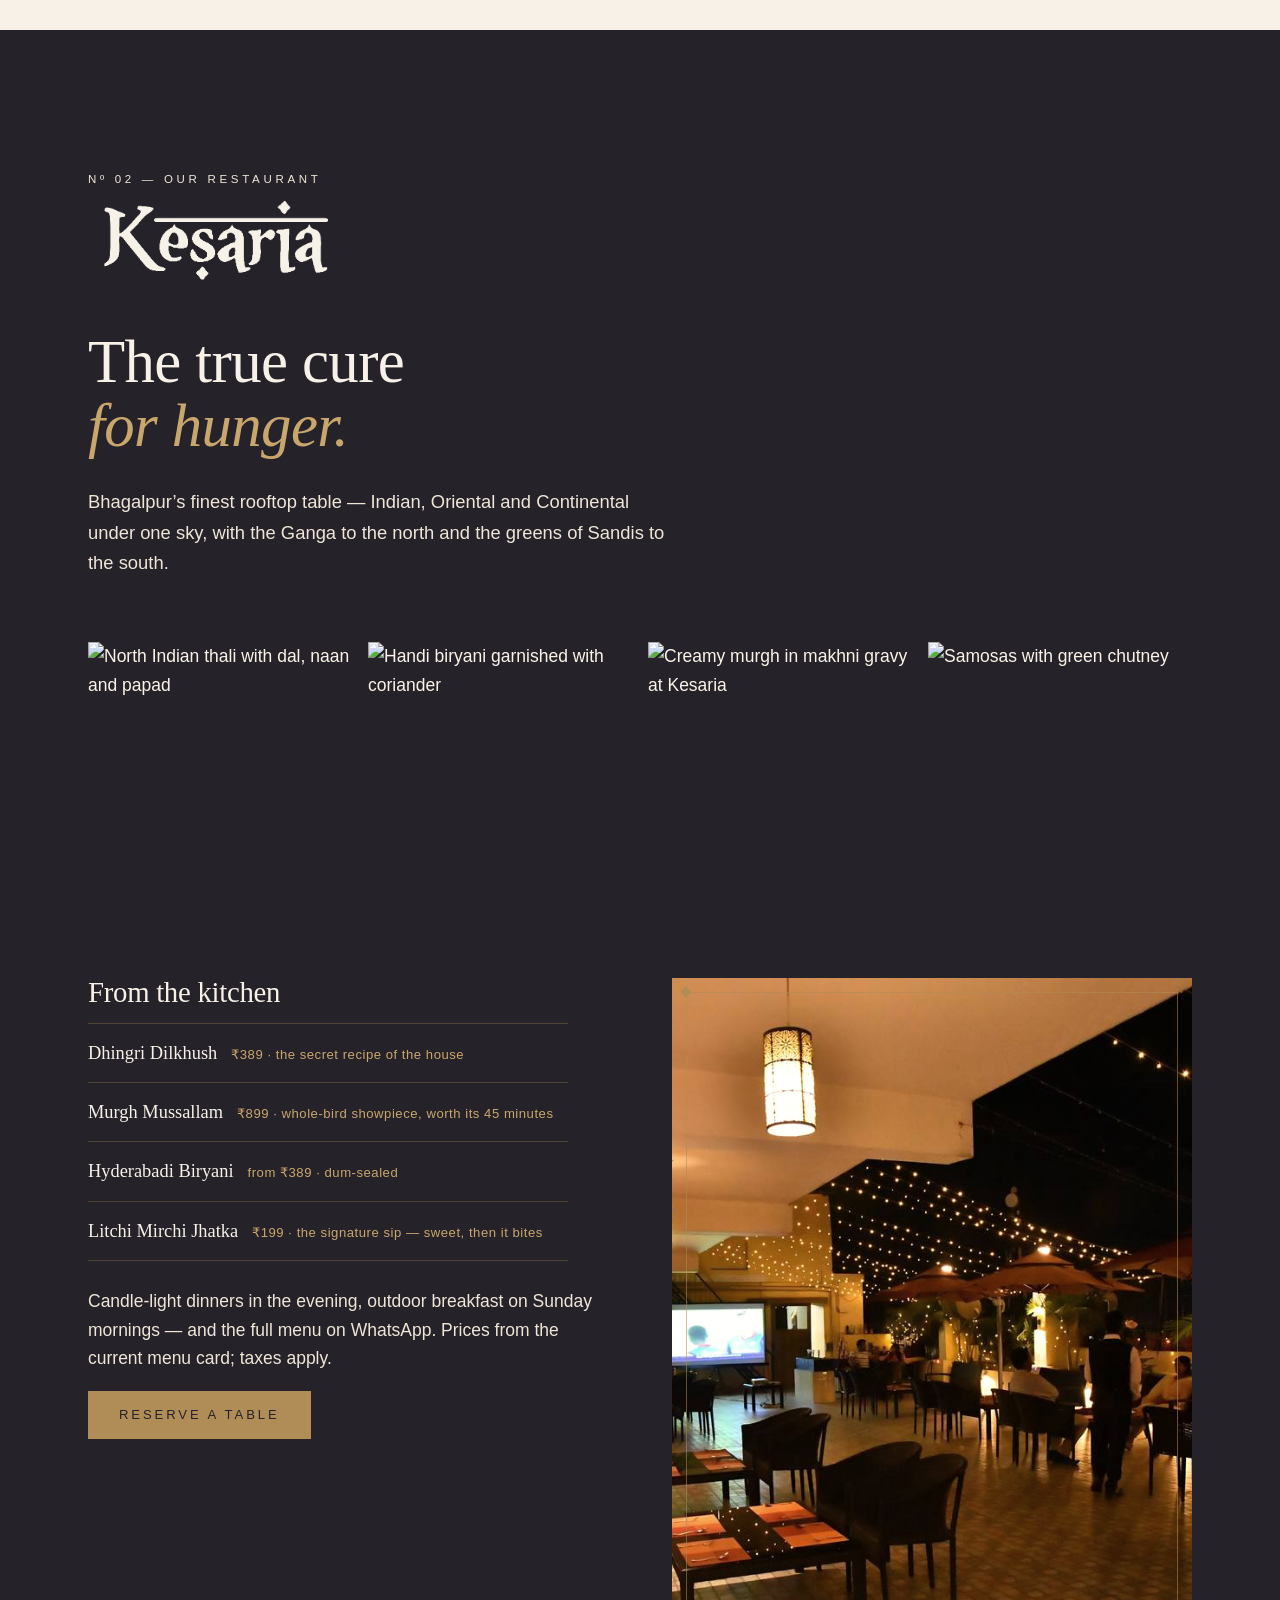
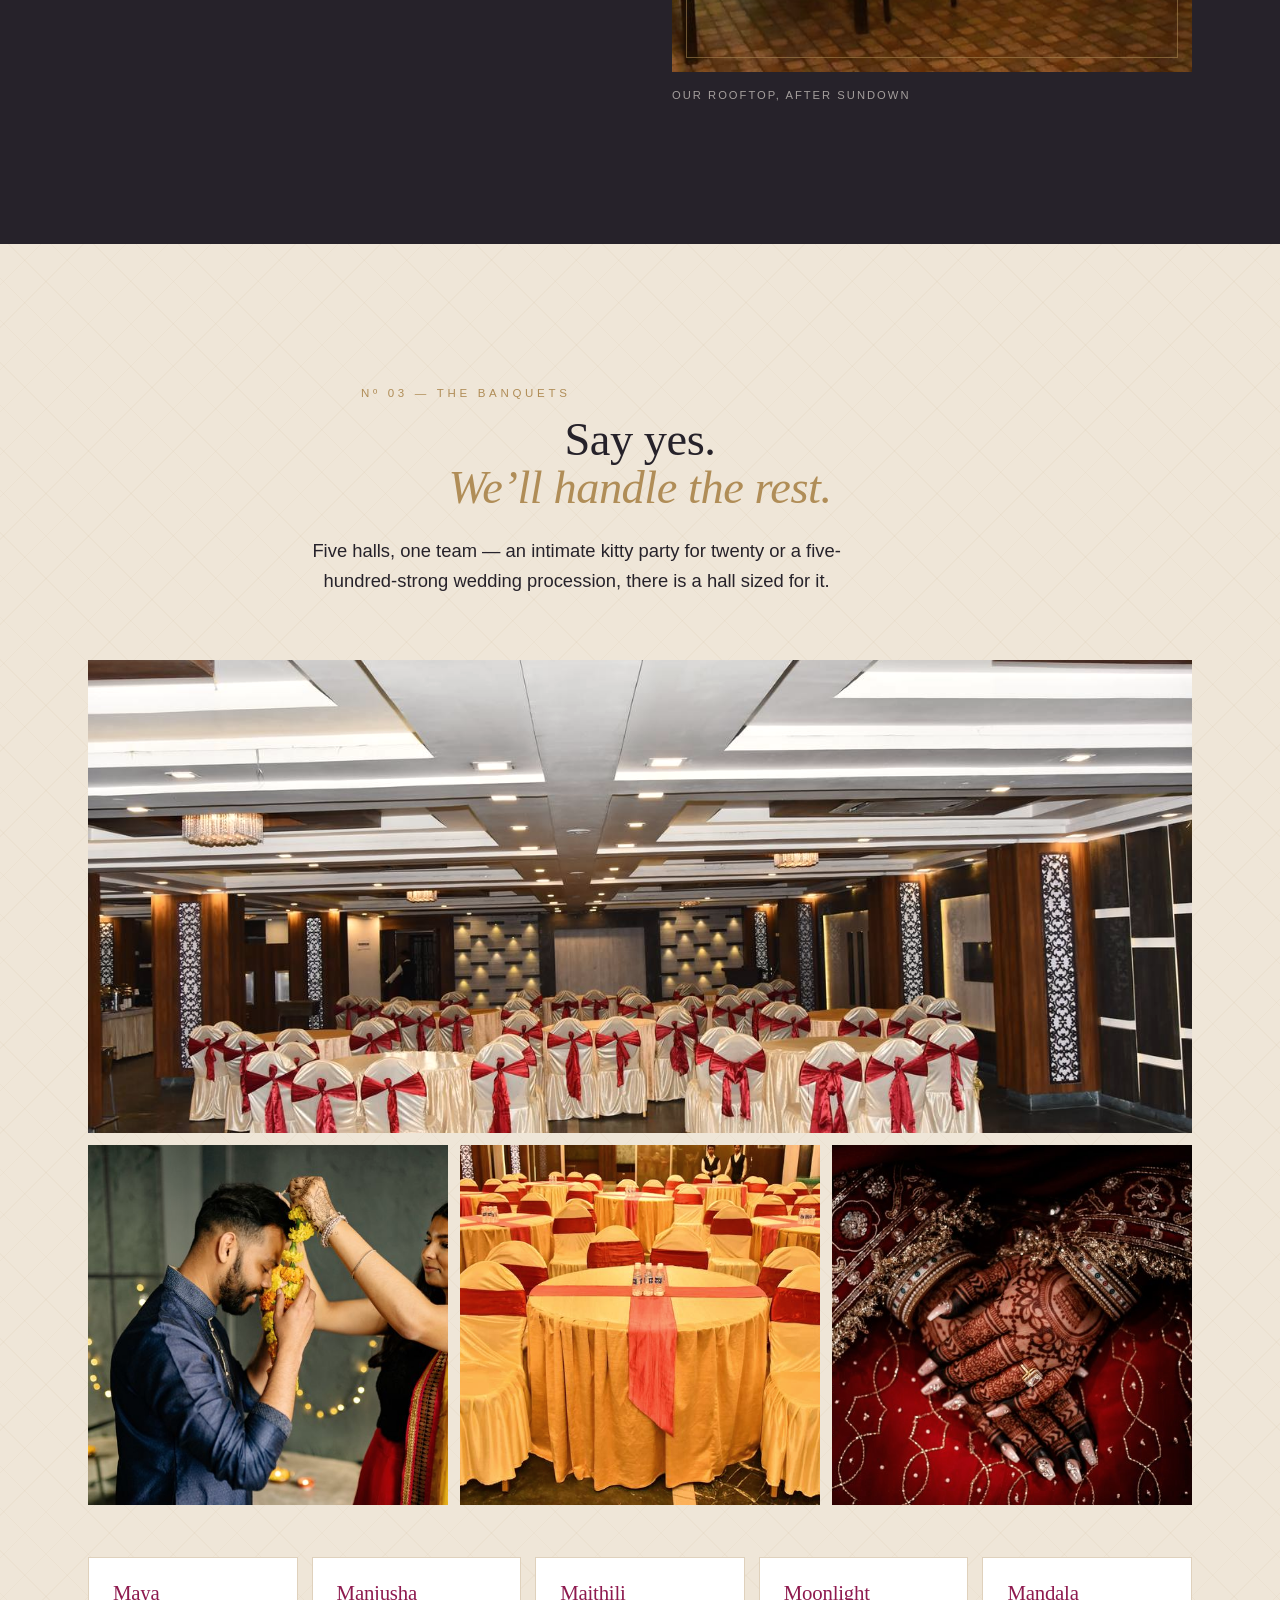
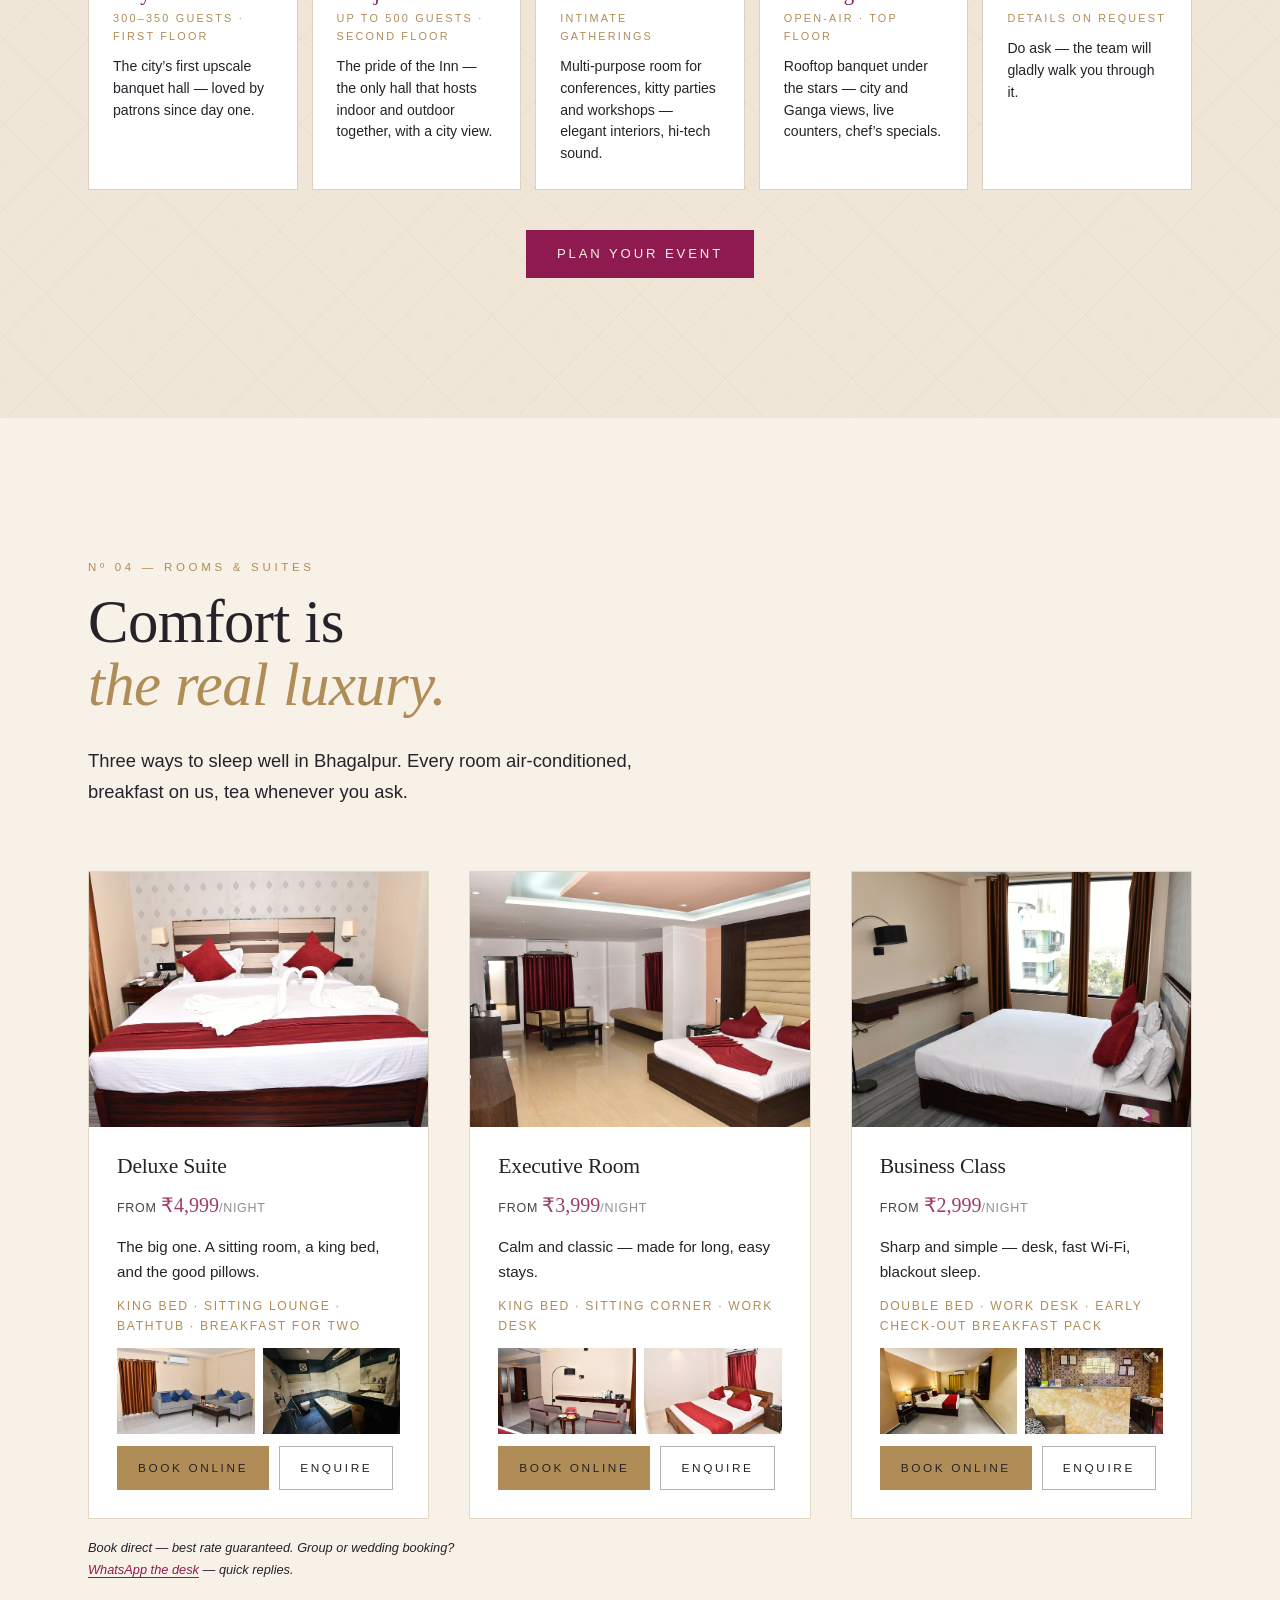
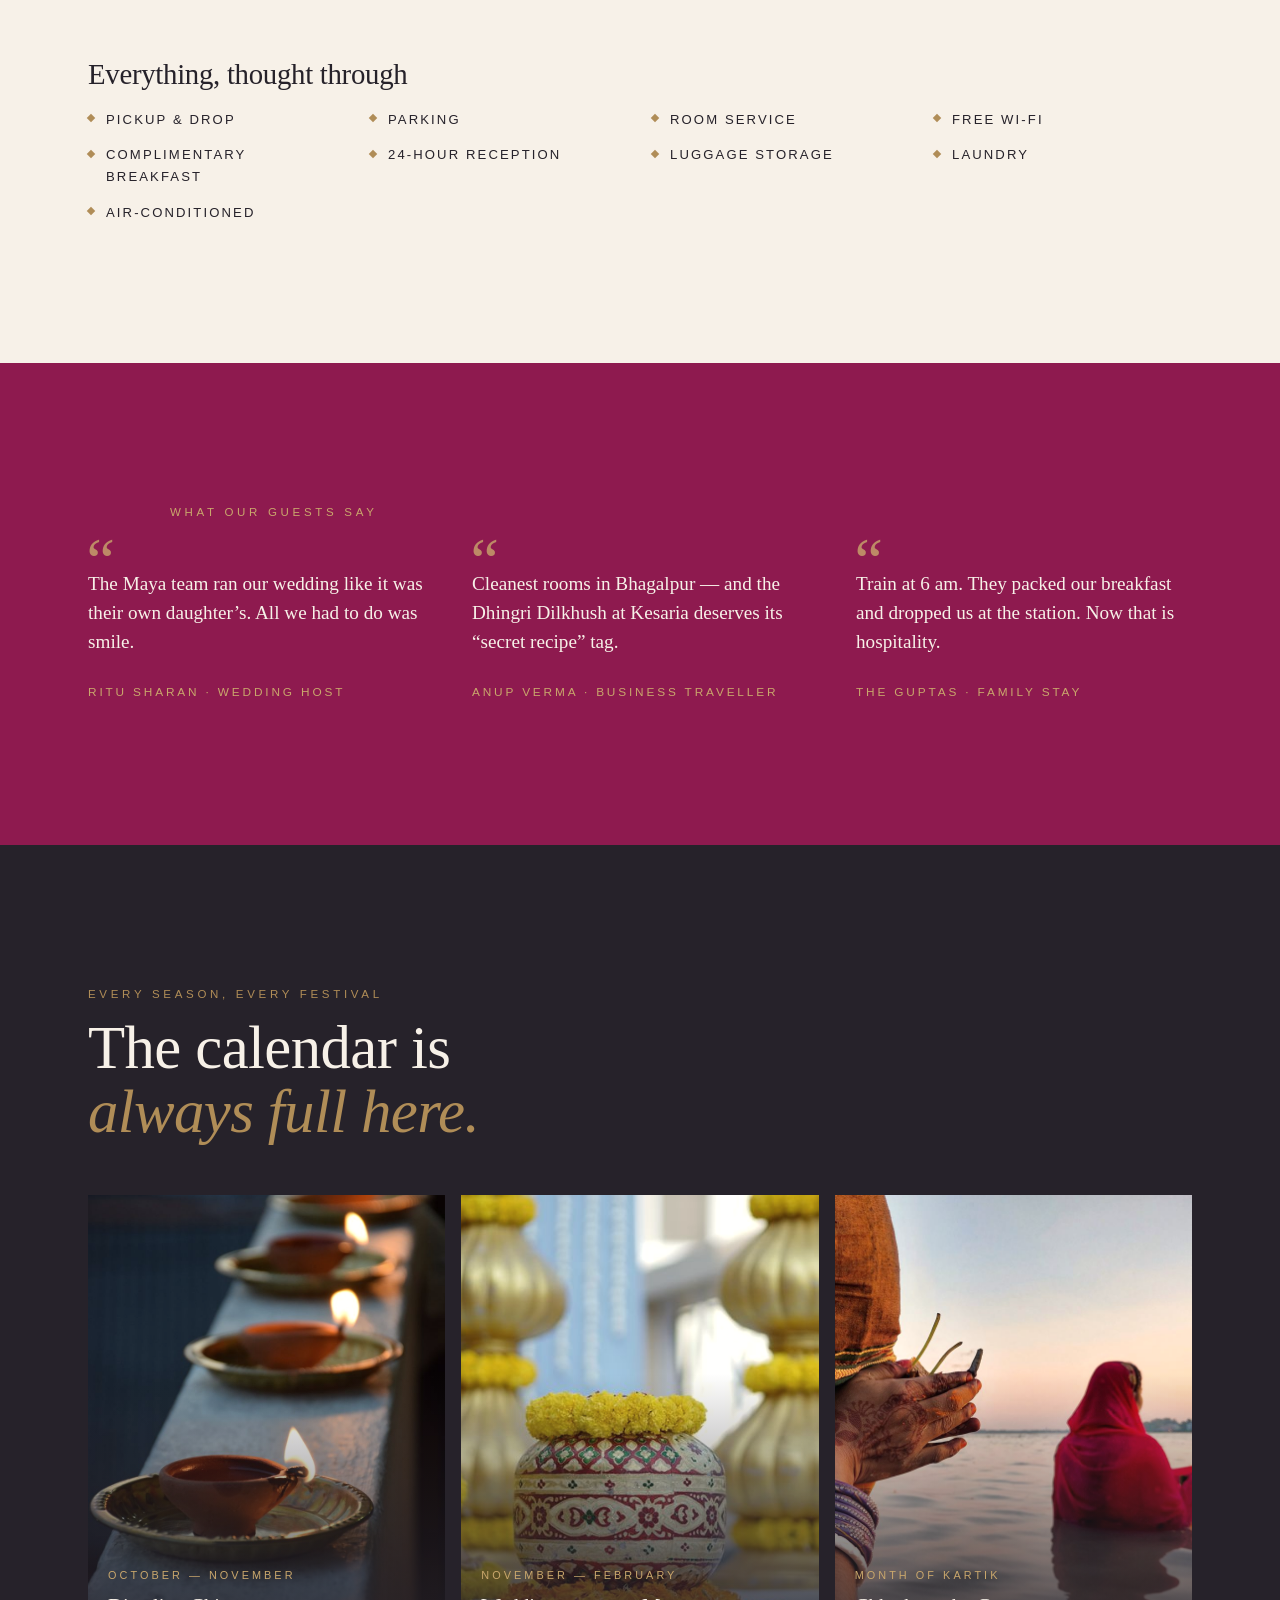
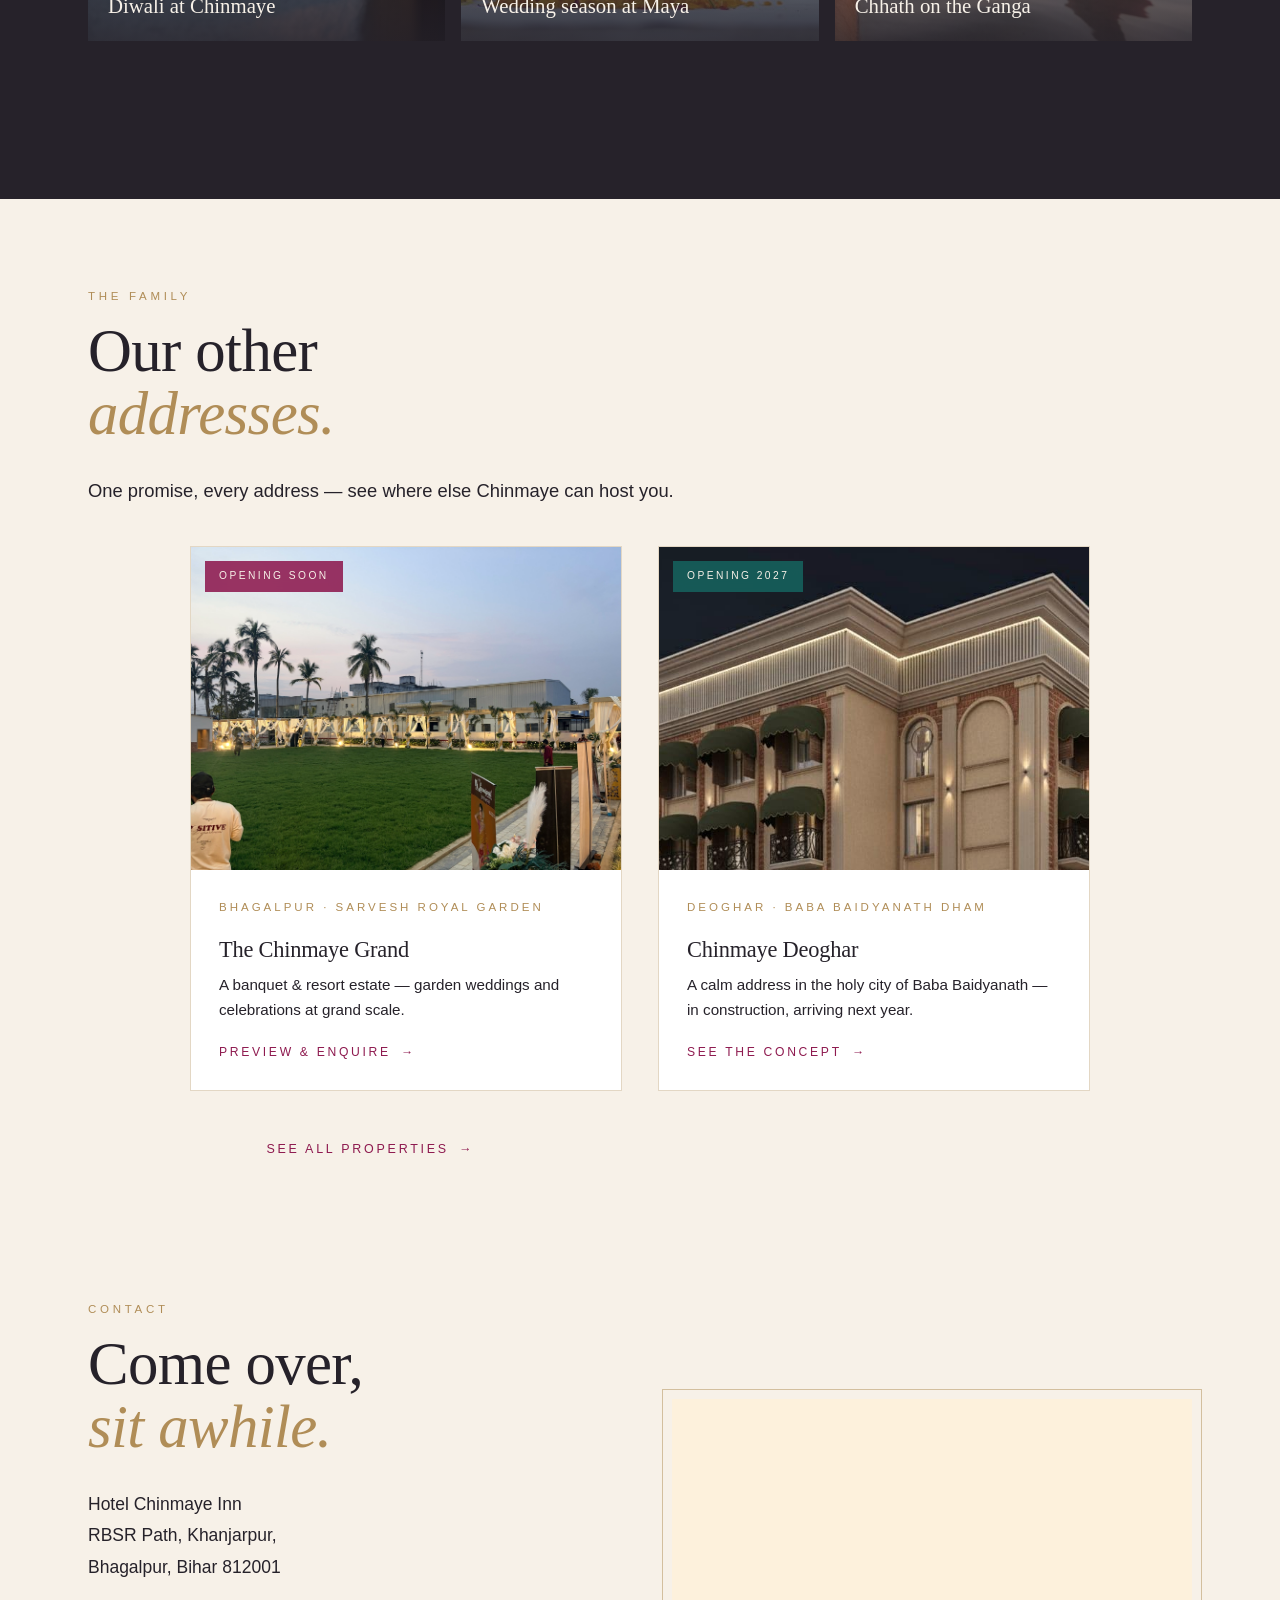
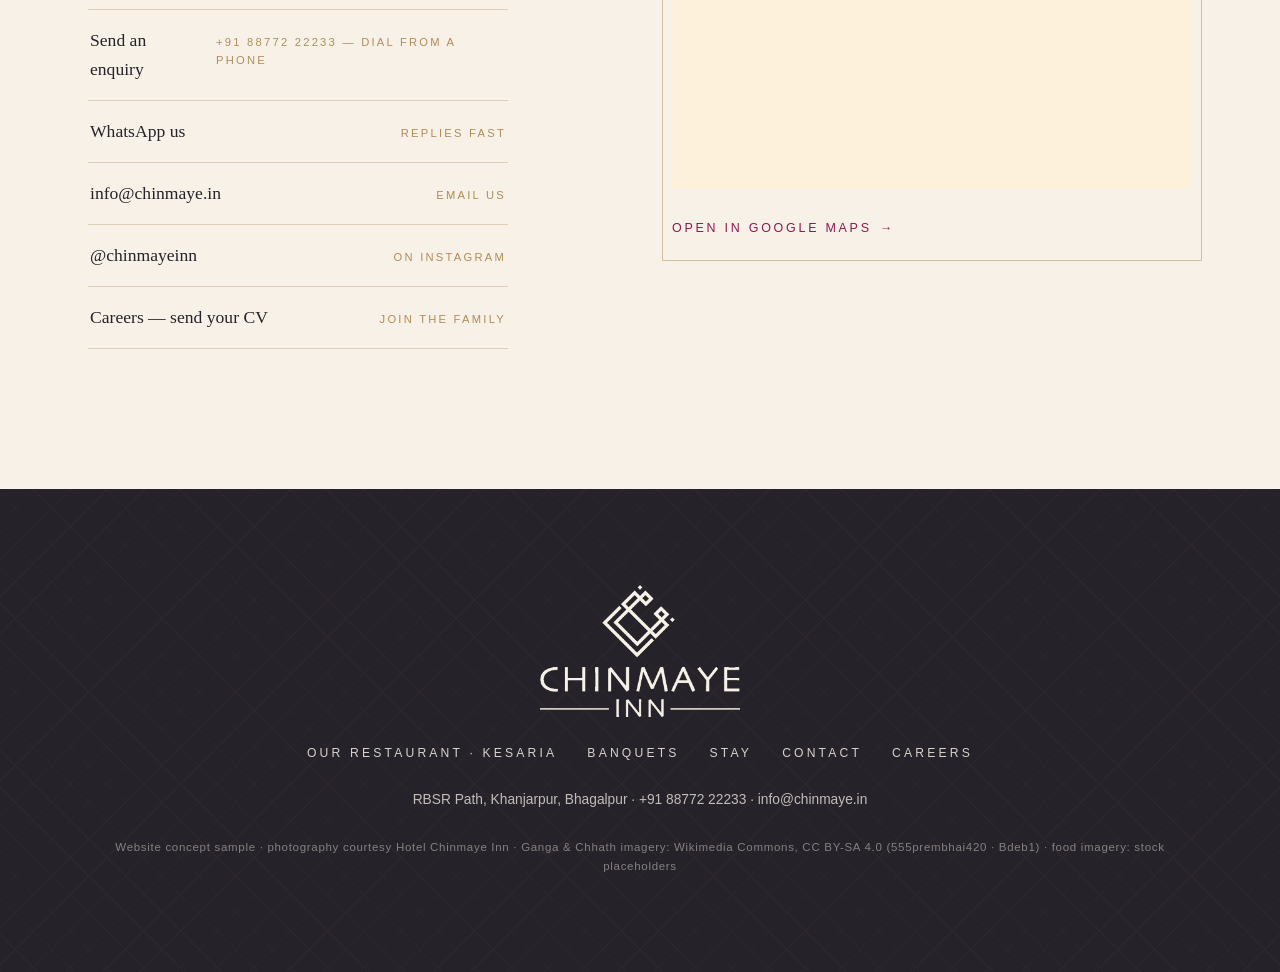
==== commit 22195bd5: "Point Grand/brand links at the new subdomains; Grand tile uses real lawn photo; drop old render imag" ====
--- a/index.html
+++ b/index.html
@@ -72,7 +72,7 @@
         "https://www.instagram.com/chinmayeinn"
       ],
       "parentOrganization": {
-        "@id": "https://group.chinmaye.in/#org"
+        "@id": "https://chinmaye.in/#org"
       },
       "amenityFeature": [
         {
@@ -169,7 +169,7 @@
           "@type": "ListItem",
           "position": 1,
           "name": "Chinmaye Hotels",
-          "item": "https://group.chinmaye.in/"
+          "item": "https://chinmaye.in/"
         },
         {
           "@type": "ListItem",
@@ -225,7 +225,7 @@
 
   <!-- ======================= HEADER ======================= -->
   <header class="site-header" id="top">
-    <a class="brand" href="https://group.chinmaye.in/" aria-label="Chinmaye Inn — home">
+    <a class="brand" href="https://chinmaye.in/" aria-label="Chinmaye Inn — home">
       <img class="brand-mark" src="assets/mark-dark.webp" alt="" width="30" height="30" decoding="async">
       <span class="brand-name">Chinmaye <em>Inn</em></span>
     </a>
@@ -234,7 +234,7 @@
       <a href="#banquets">Banquets</a>
       <a href="#stay">Stay</a>
       <a href="#contact">Contact</a>
-      <a href="https://group.chinmaye.in/">All Properties</a>
+      <a href="https://chinmaye.in/">All Properties</a>
     </nav>
     <div class="header-actions">
       <button class="btn btn-gold btn-small js-book" type="button" data-purpose="stay">Reserve</button>
@@ -253,9 +253,9 @@
       <a href="#contact">Contact</a>
     </nav>
     <nav class="menu-properties" aria-label="Other properties">
-      <a href="https://group.chinmaye.in/">Chinmaye Hotels</a>
-      <a href="https://group.chinmaye.in/grand/">The Chinmaye Grand</a>
-      <a href="https://group.chinmaye.in/deoghar/">Chinmaye Deoghar</a>
+      <a href="https://chinmaye.in/">Chinmaye Hotels</a>
+      <a href="https://grand.chinmaye.in/">The Chinmaye Grand</a>
+      <a href="https://chinmaye.in/deoghar/">Chinmaye Deoghar</a>
     </nav>
     <div class="menu-contact">
       <a href="tel:+918877222233">+91 88772 22233</a>
@@ -548,10 +548,10 @@
           <p class="chapter-lede" data-reveal>One promise, every address — see where else Chinmaye can host you.</p>
         </header>
         <div class="properties two">
-          <a class="property-card" href="https://group.chinmaye.in/grand/" data-reveal>
+          <a class="property-card" href="https://grand.chinmaye.in/" data-reveal>
             <figure class="property-media">
               <span class="property-status soon">Opening soon</span>
-              <img src="assets/img/grand-gate.jpg" alt="The Chinmaye Grand — entrance gate render" loading="lazy" decoding="async" style="object-position: center 30%;">
+              <img src="assets/img/grand-lawn.jpg" alt="The Chinmaye Grand — the lawns at dusk, dressed for a wedding evening" loading="lazy" decoding="async" style="object-position: center 30%;">
             </figure>
             <div class="property-body">
               <p class="property-city">Bhagalpur · Sarvesh Royal Garden</p>
@@ -560,7 +560,7 @@
               <span class="property-cta">Preview &amp; enquire <span aria-hidden="true">→</span></span>
             </div>
           </a>
-          <a class="property-card" href="https://group.chinmaye.in/deoghar/" data-reveal>
+          <a class="property-card" href="https://chinmaye.in/deoghar/" data-reveal>
             <figure class="property-media">
               <span class="property-status next">Opening 2027</span>
               <img src="assets/img/deoghar-concept.jpg" alt="Chinmaye Deoghar — early concept impression" loading="lazy" decoding="async" style="object-position: center top;">
@@ -573,7 +573,7 @@
             </div>
           </a>
         </div>
-        <p class="see-all" data-reveal><a href="https://group.chinmaye.in/">See all properties <span aria-hidden="true">→</span></a></p>
+        <p class="see-all" data-reveal><a href="https://chinmaye.in/">See all properties <span aria-hidden="true">→</span></a></p>
       </div>
     </section>
 
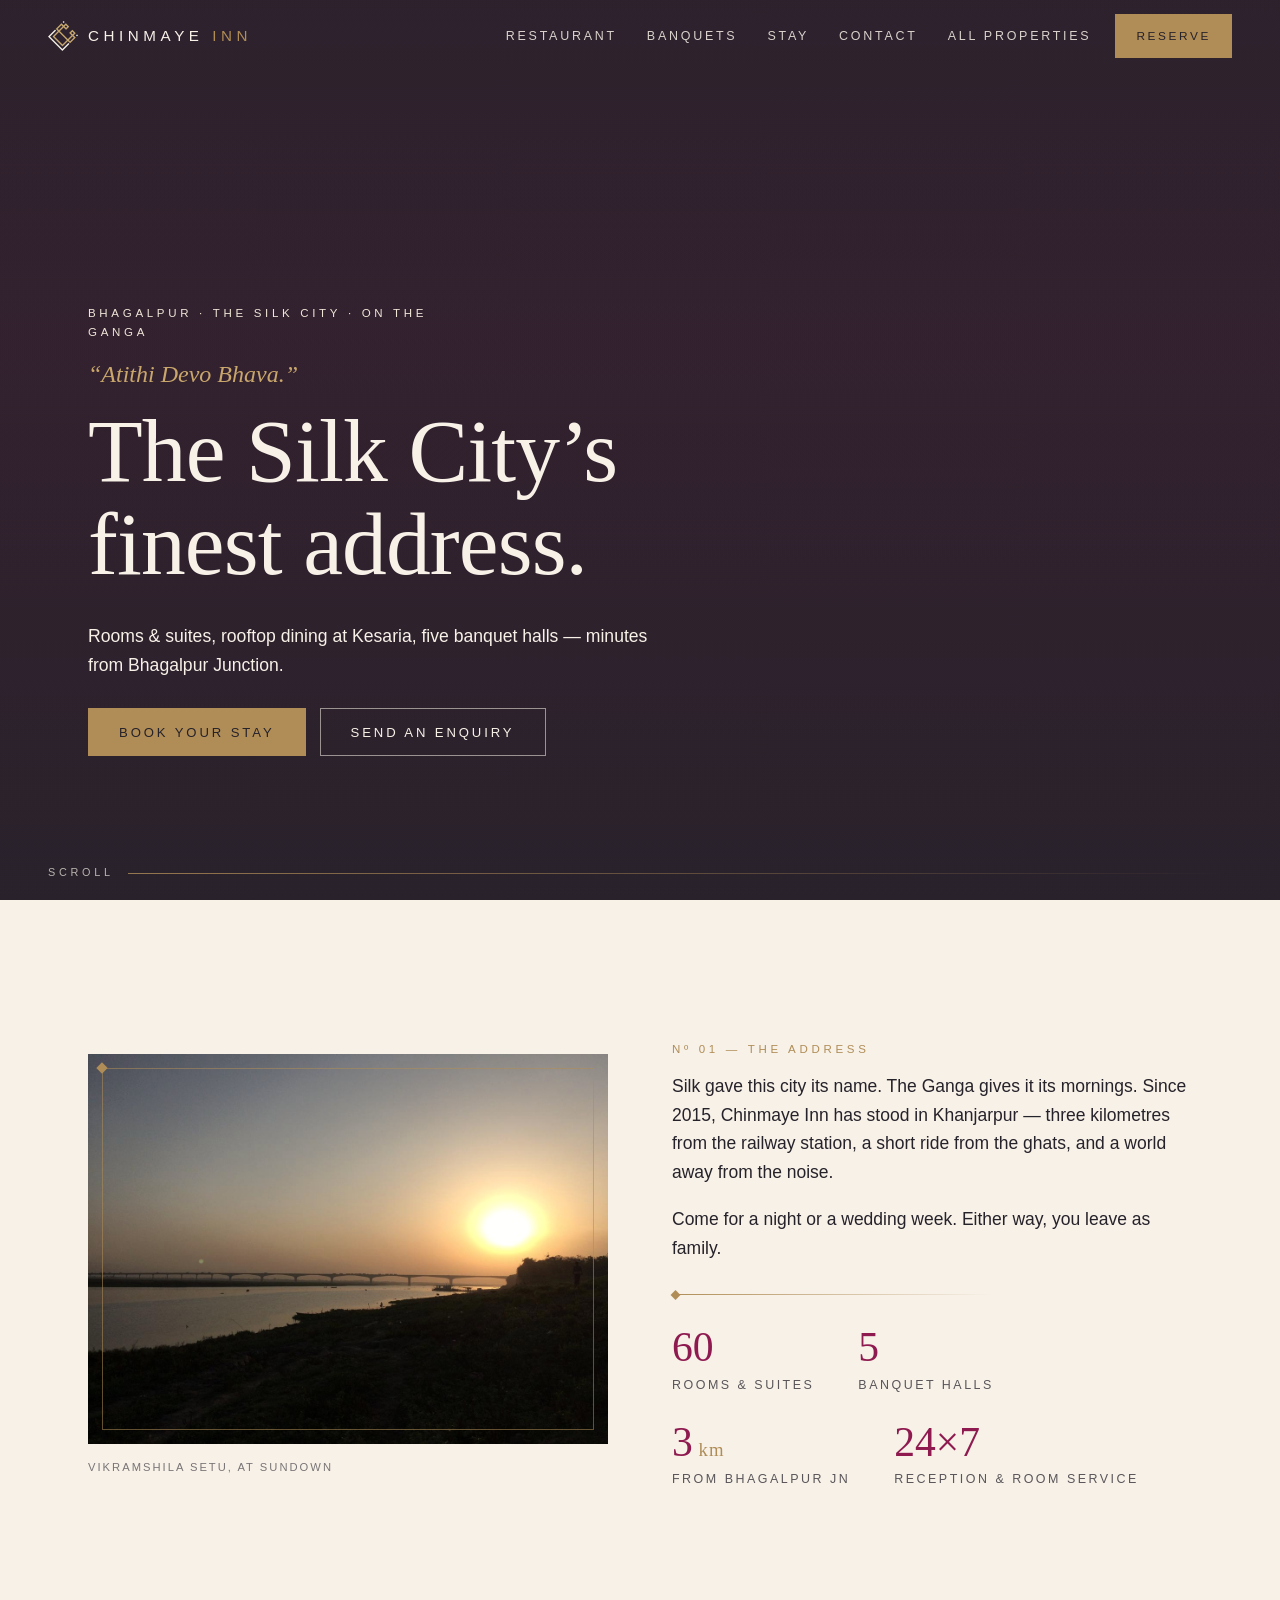
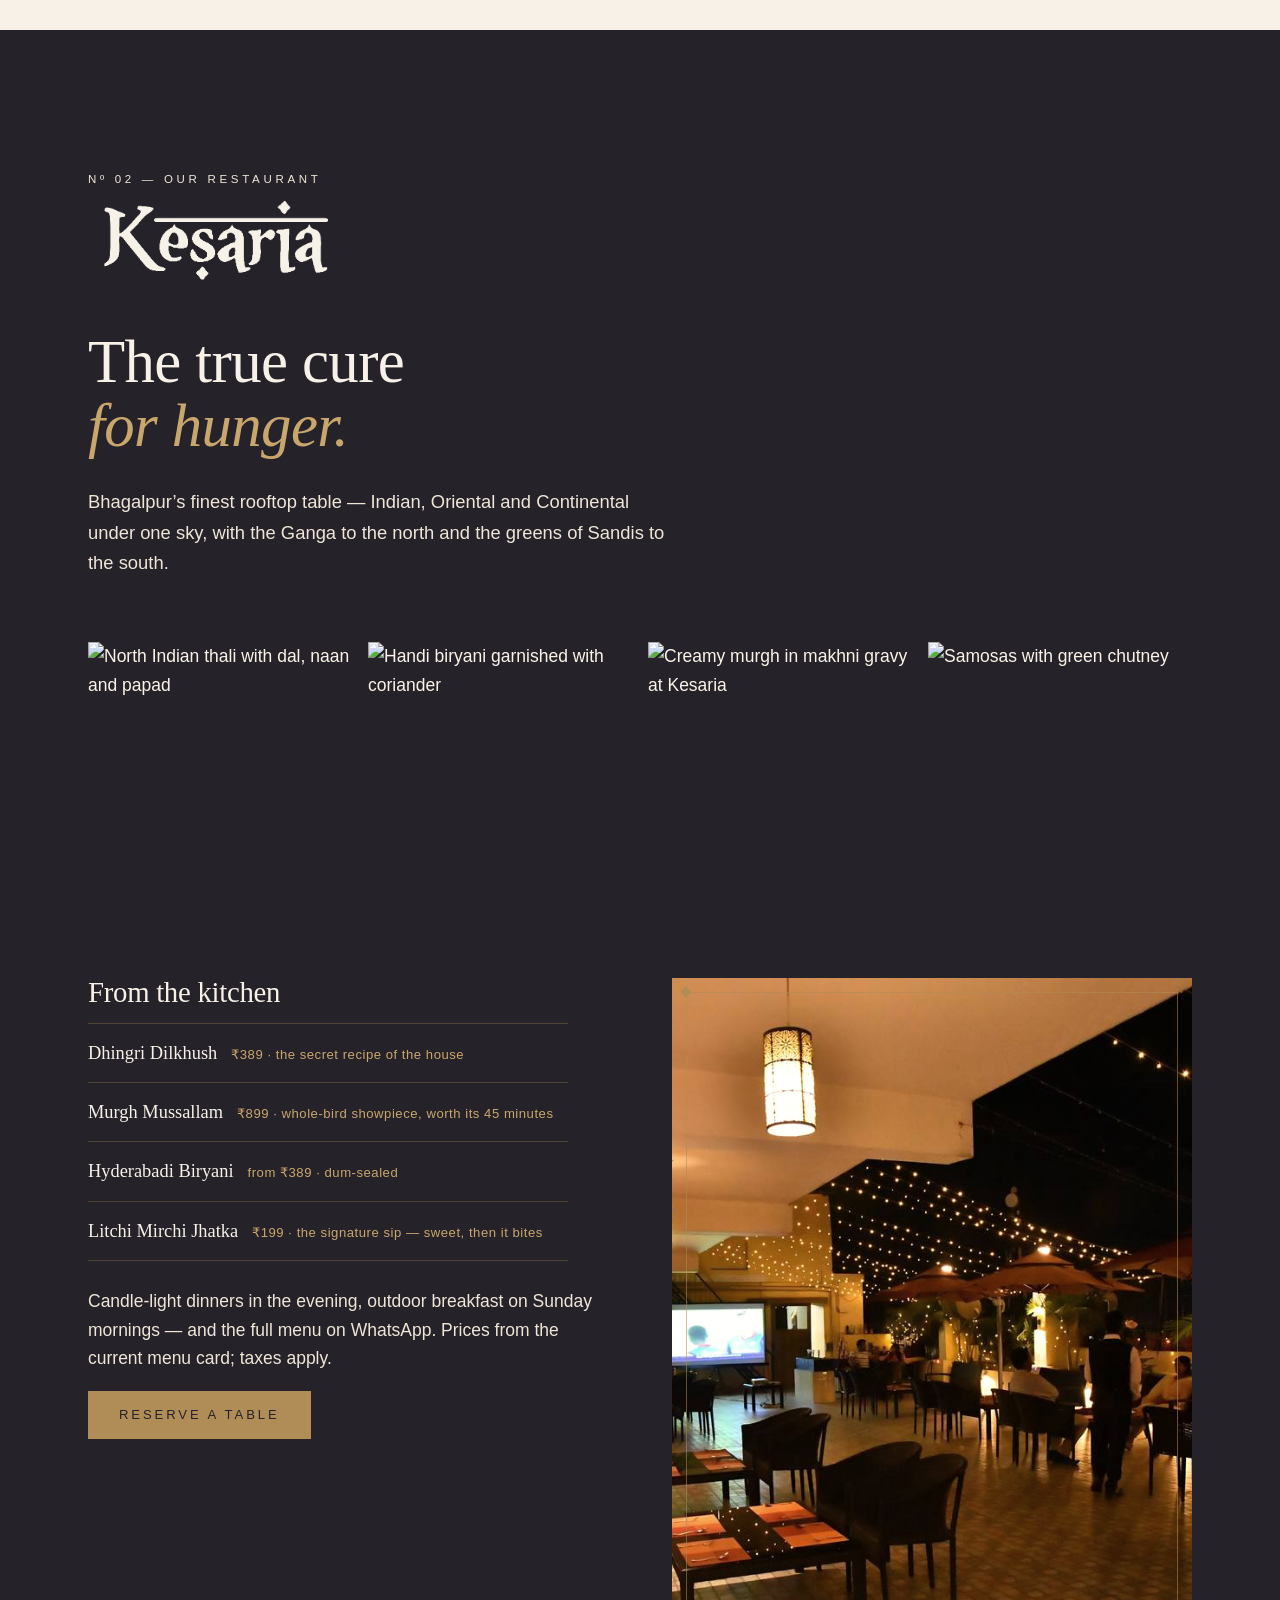
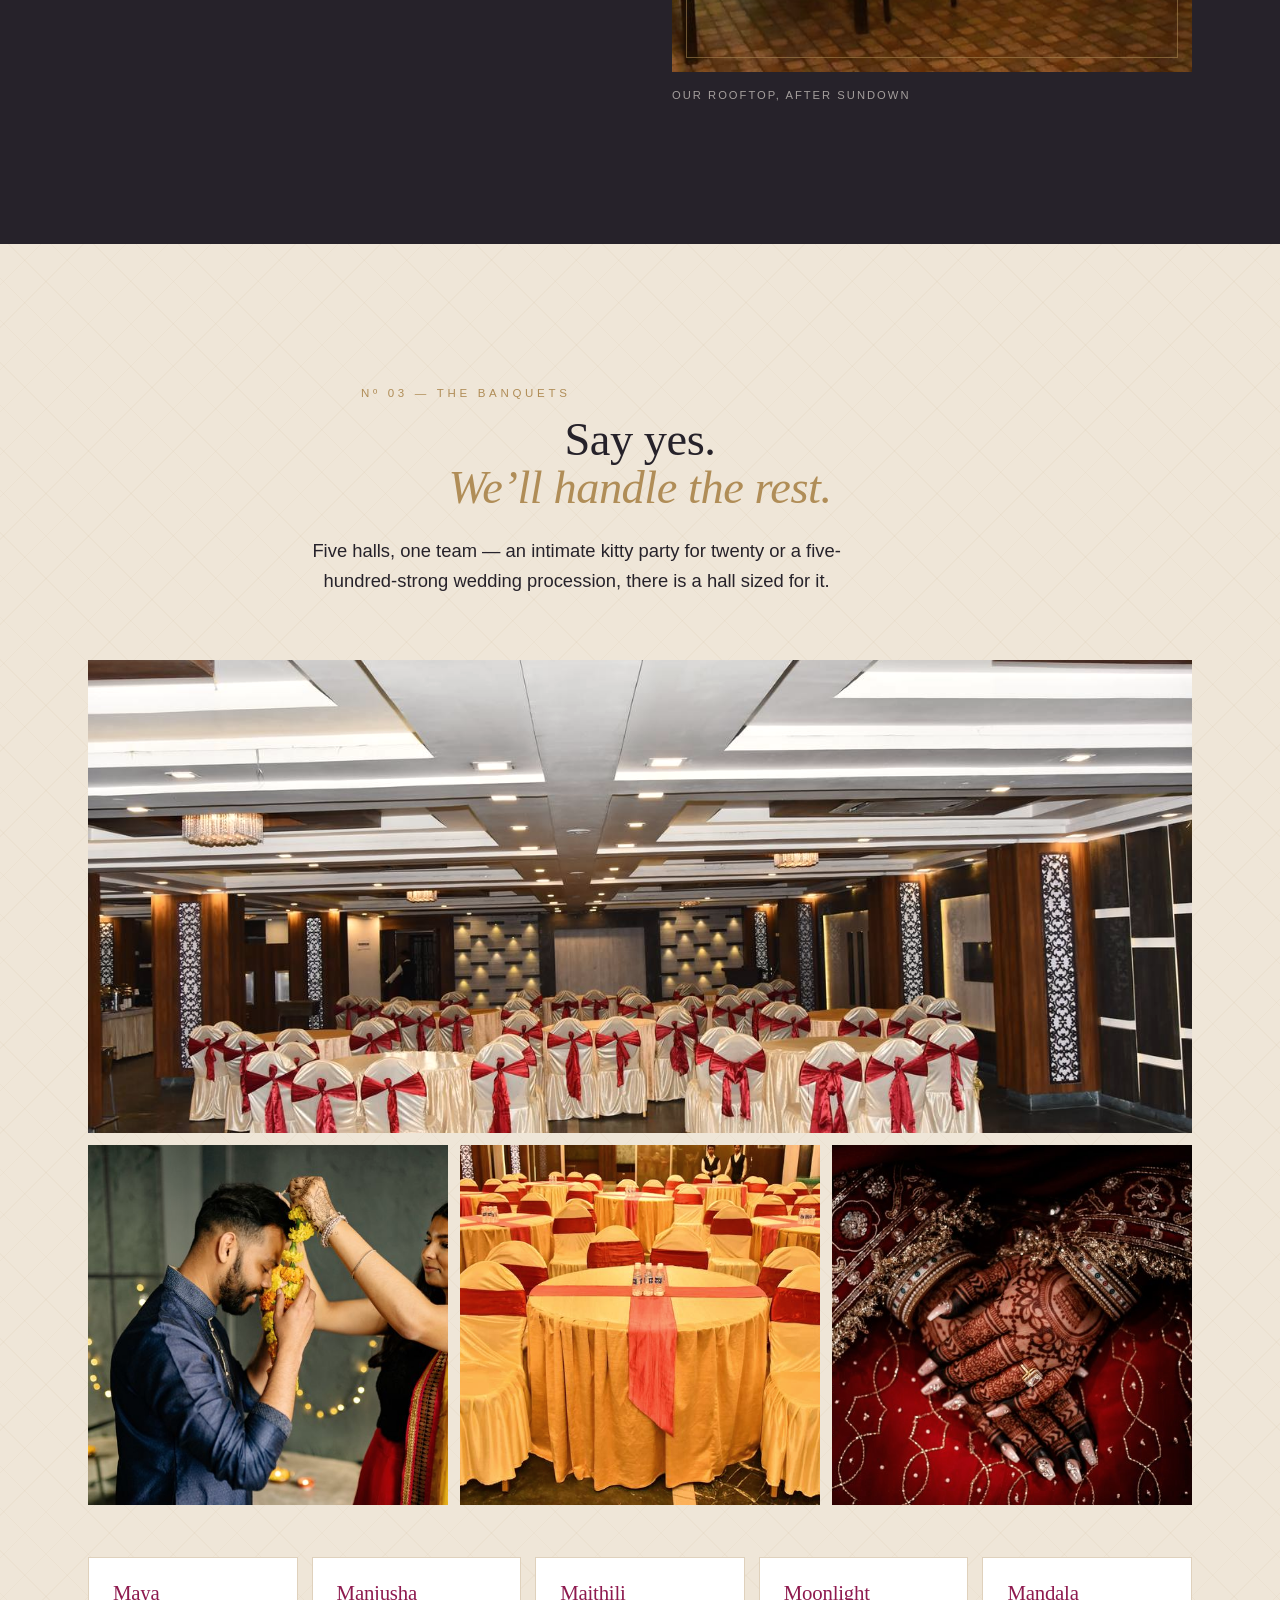
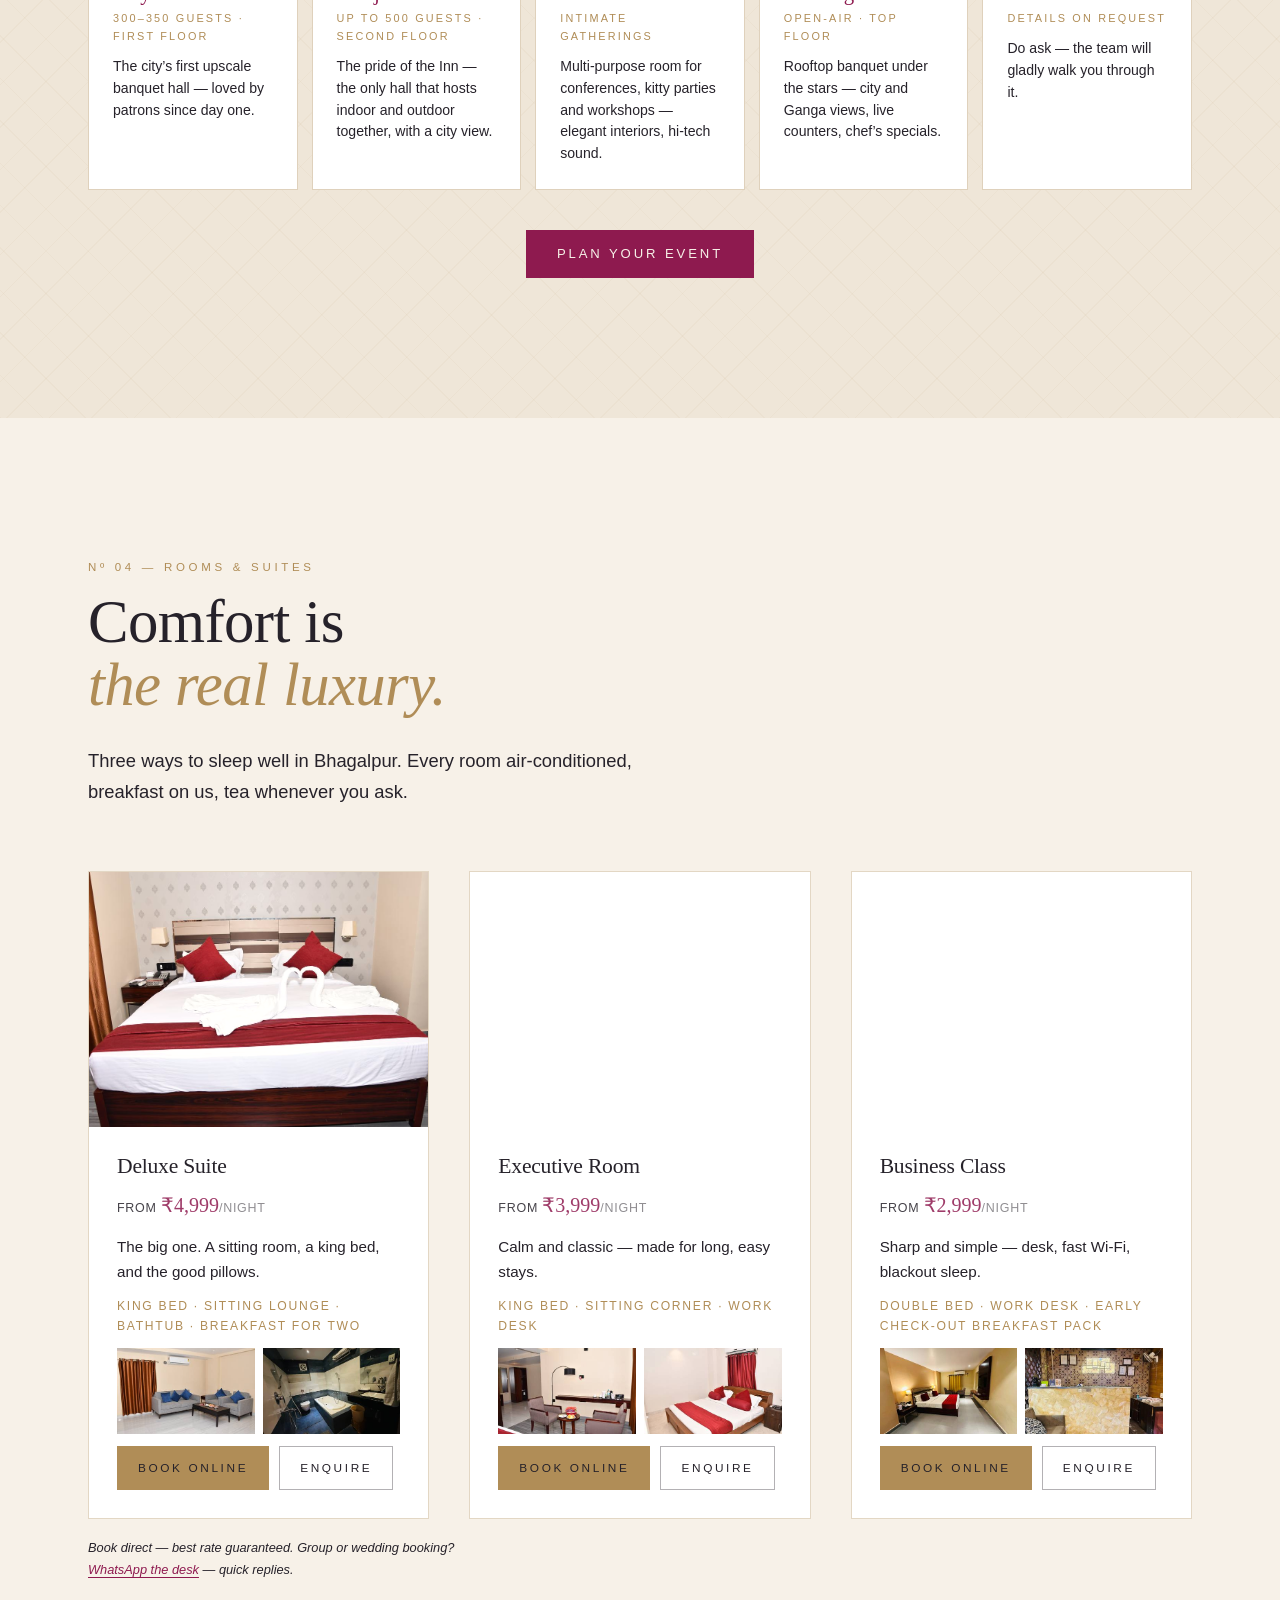
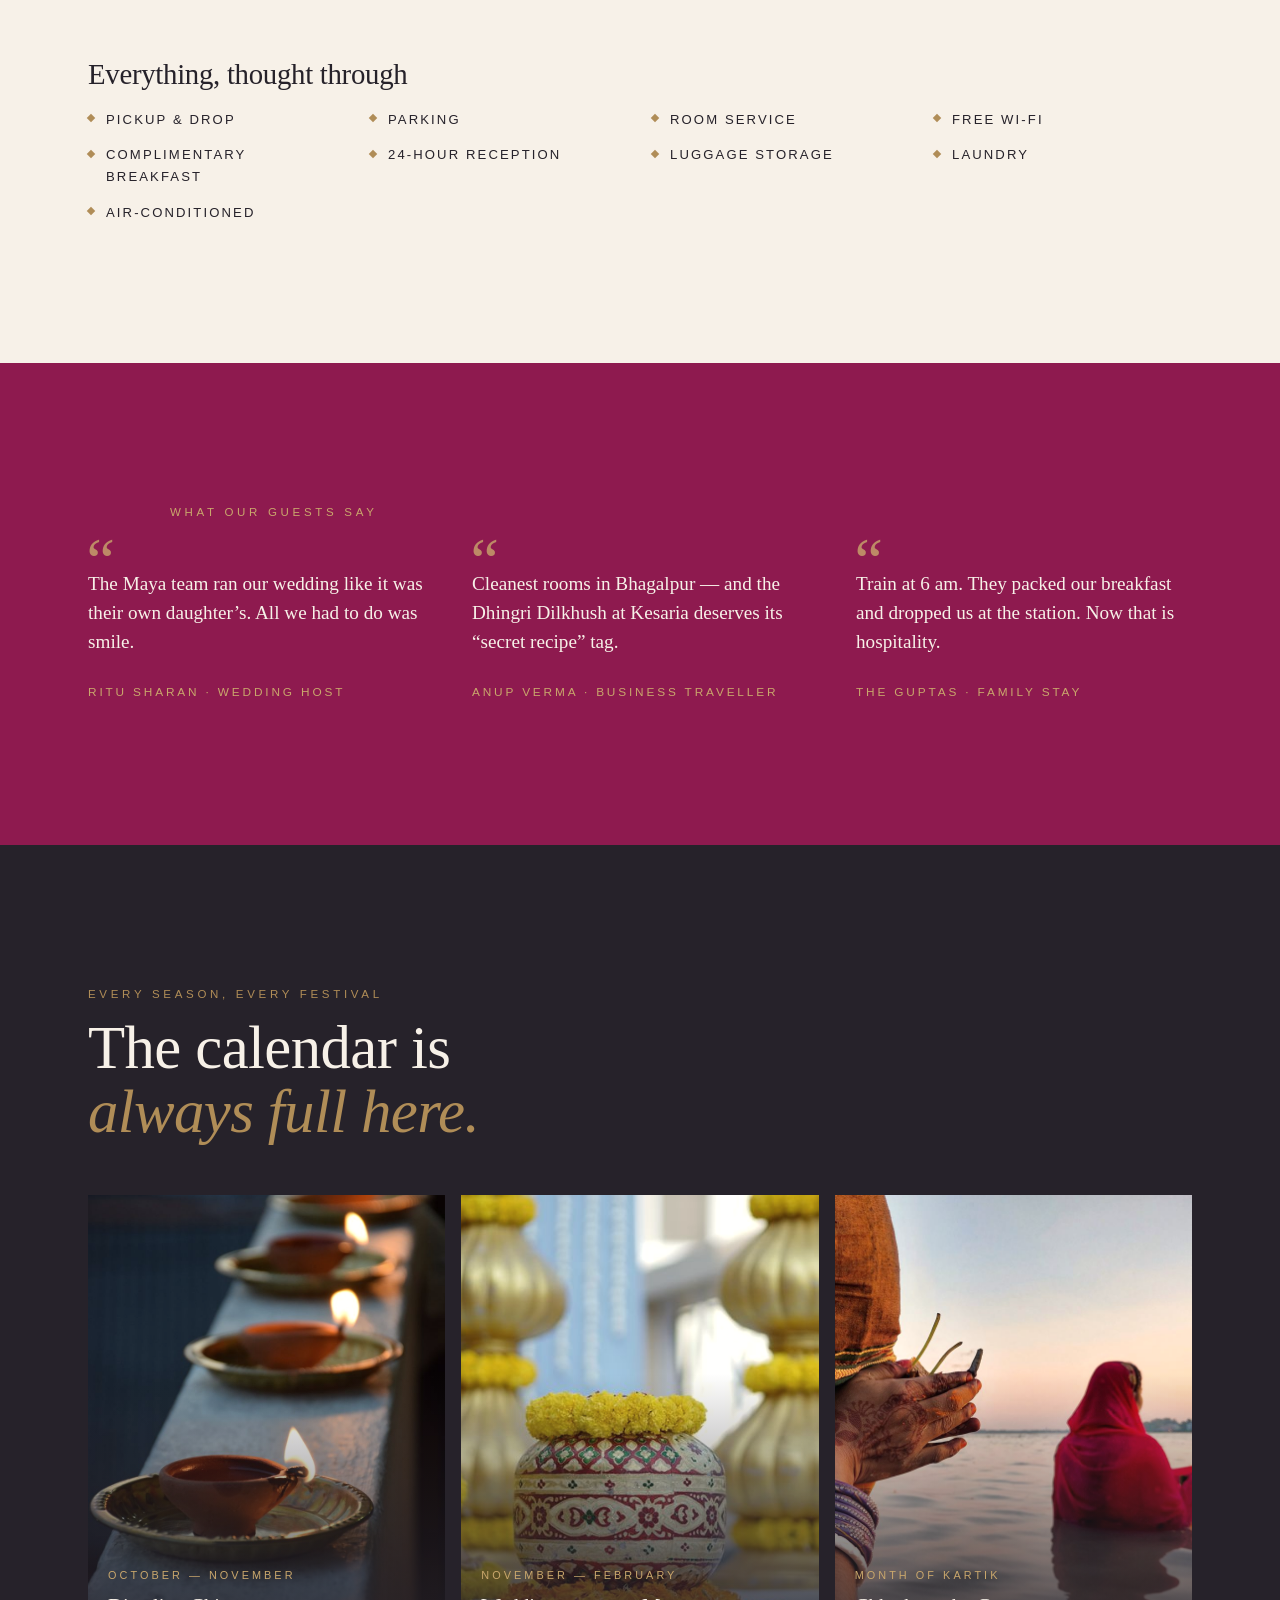
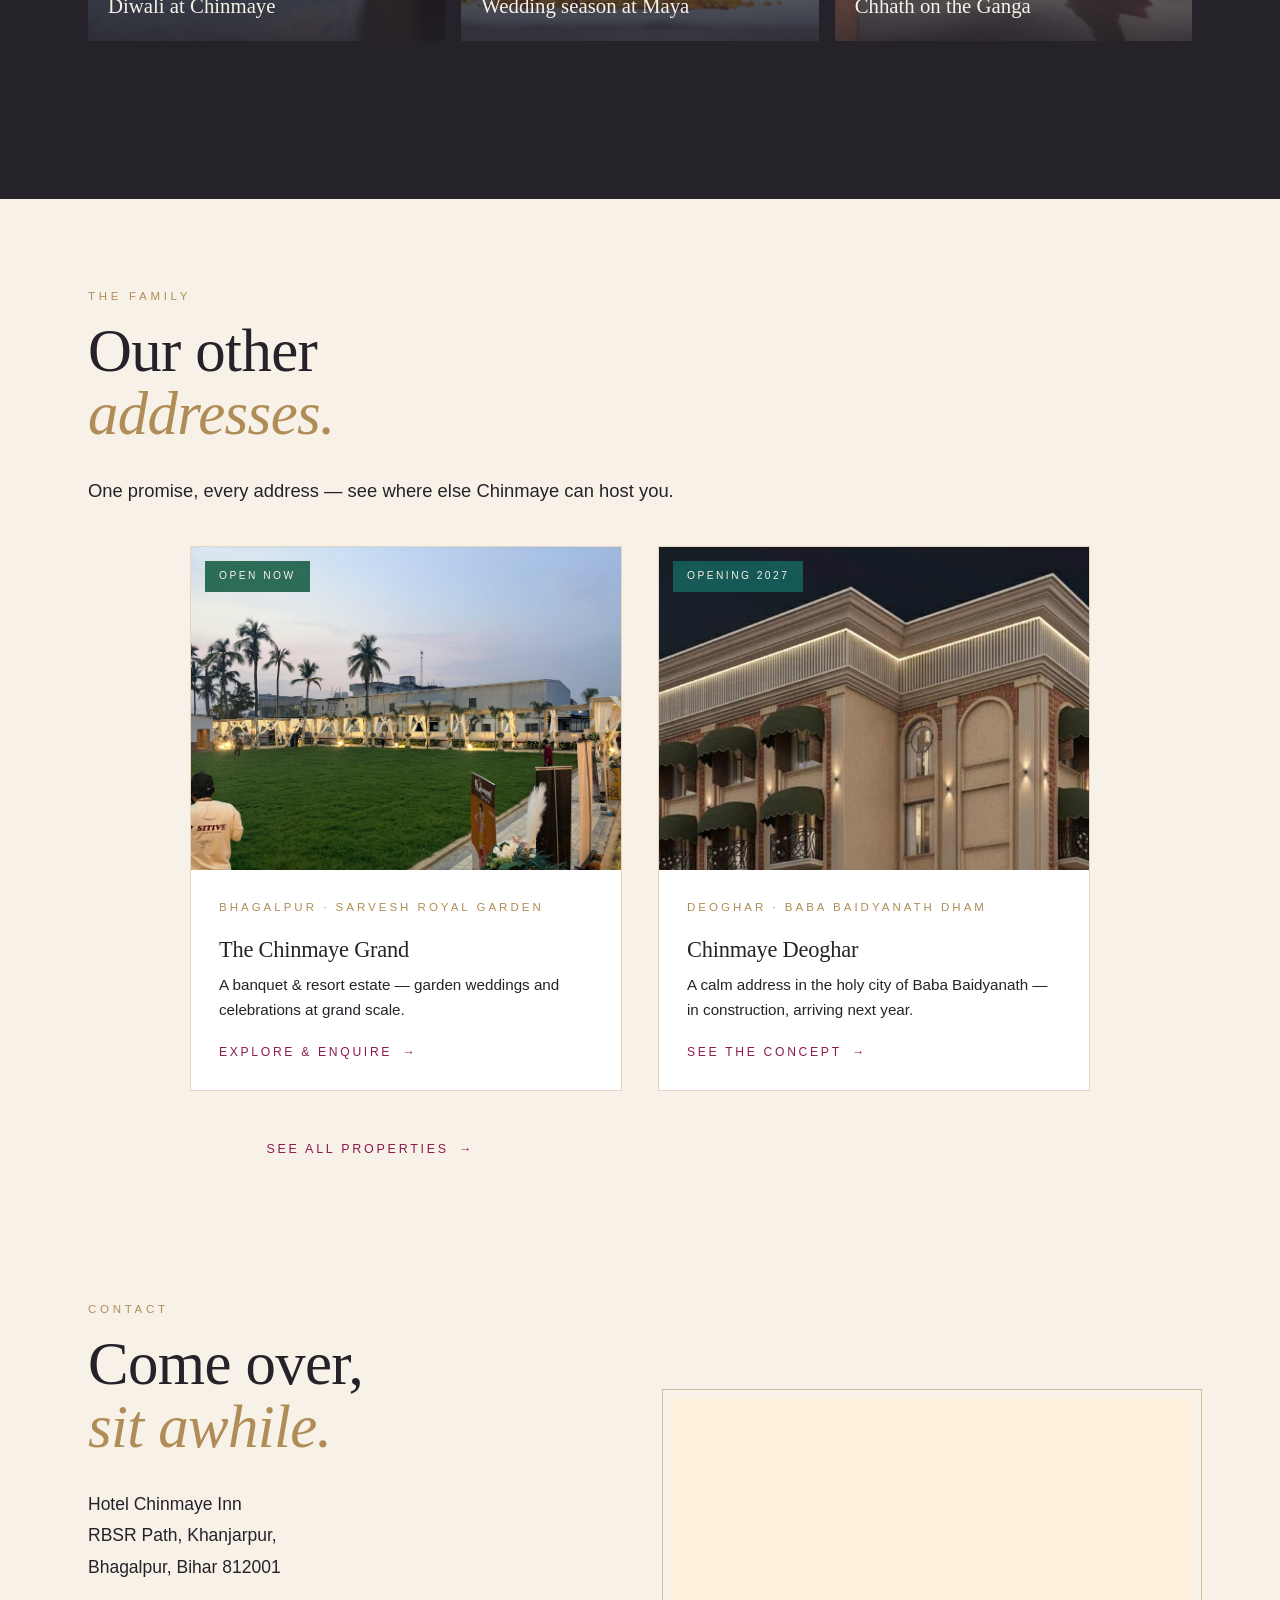
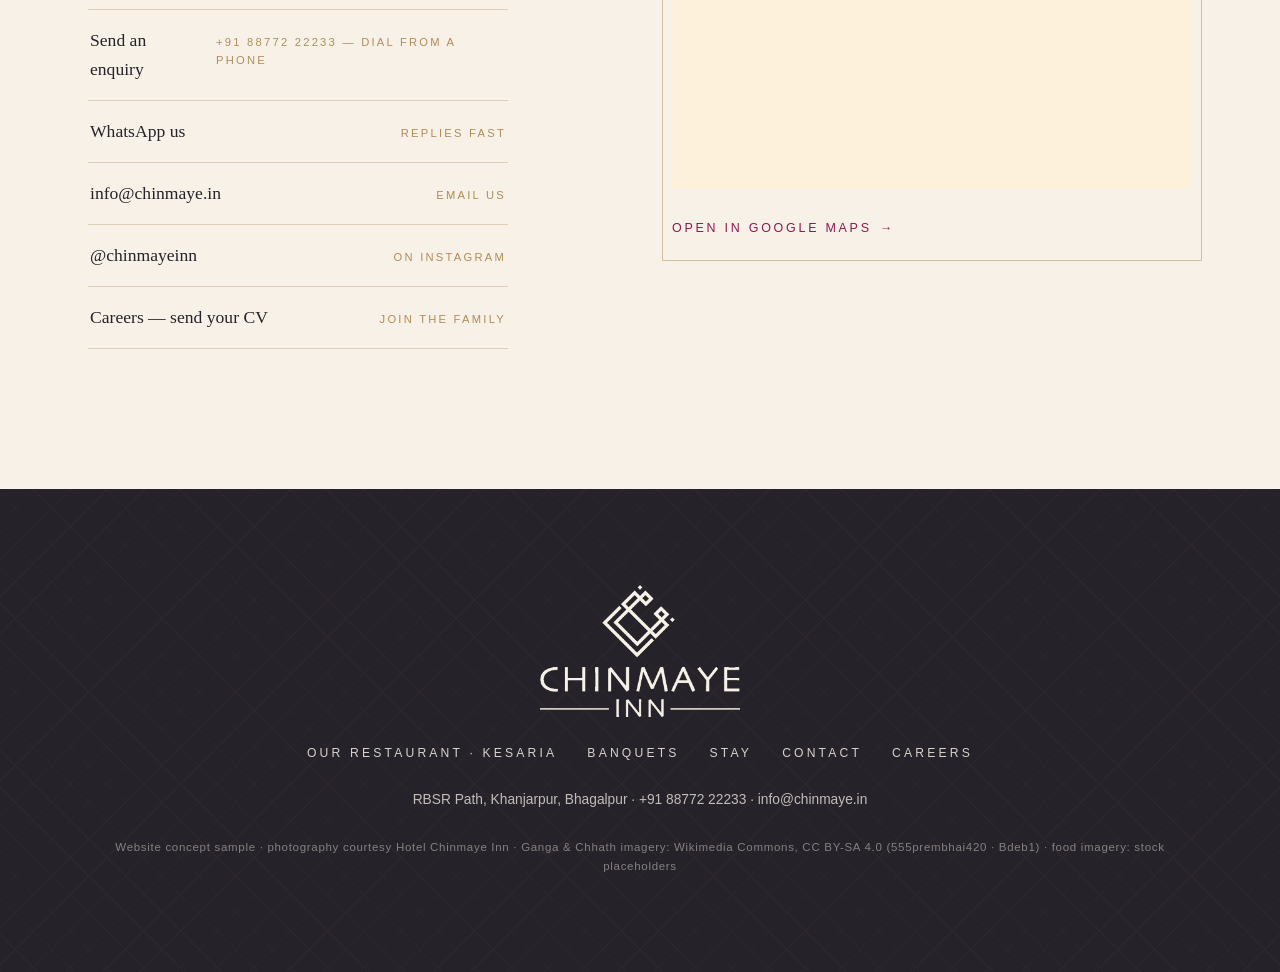
==== commit 1090c81c: "Mark The Chinmaye Grand as open — drop "Opening soon" Co-Authored-By: Claude Opus 5 <noreply@anthrop" ====
--- a/index.html
+++ b/index.html
@@ -550,14 +550,14 @@
         <div class="properties two">
           <a class="property-card" href="https://grand.chinmaye.in/" data-reveal>
             <figure class="property-media">
-              <span class="property-status soon">Opening soon</span>
+              <span class="property-status live">Open now</span>
               <img src="assets/img/grand-lawn.jpg" alt="The Chinmaye Grand — the lawns at dusk, dressed for a wedding evening" loading="lazy" decoding="async" style="object-position: center 30%;">
             </figure>
             <div class="property-body">
               <p class="property-city">Bhagalpur · Sarvesh Royal Garden</p>
               <h3>The Chinmaye Grand</h3>
               <p class="property-desc">A banquet &amp; resort estate — garden weddings and celebrations at grand scale.</p>
-              <span class="property-cta">Preview &amp; enquire <span aria-hidden="true">→</span></span>
+              <span class="property-cta">Explore &amp; enquire <span aria-hidden="true">→</span></span>
             </div>
           </a>
           <a class="property-card" href="https://chinmaye.in/deoghar/" data-reveal>
